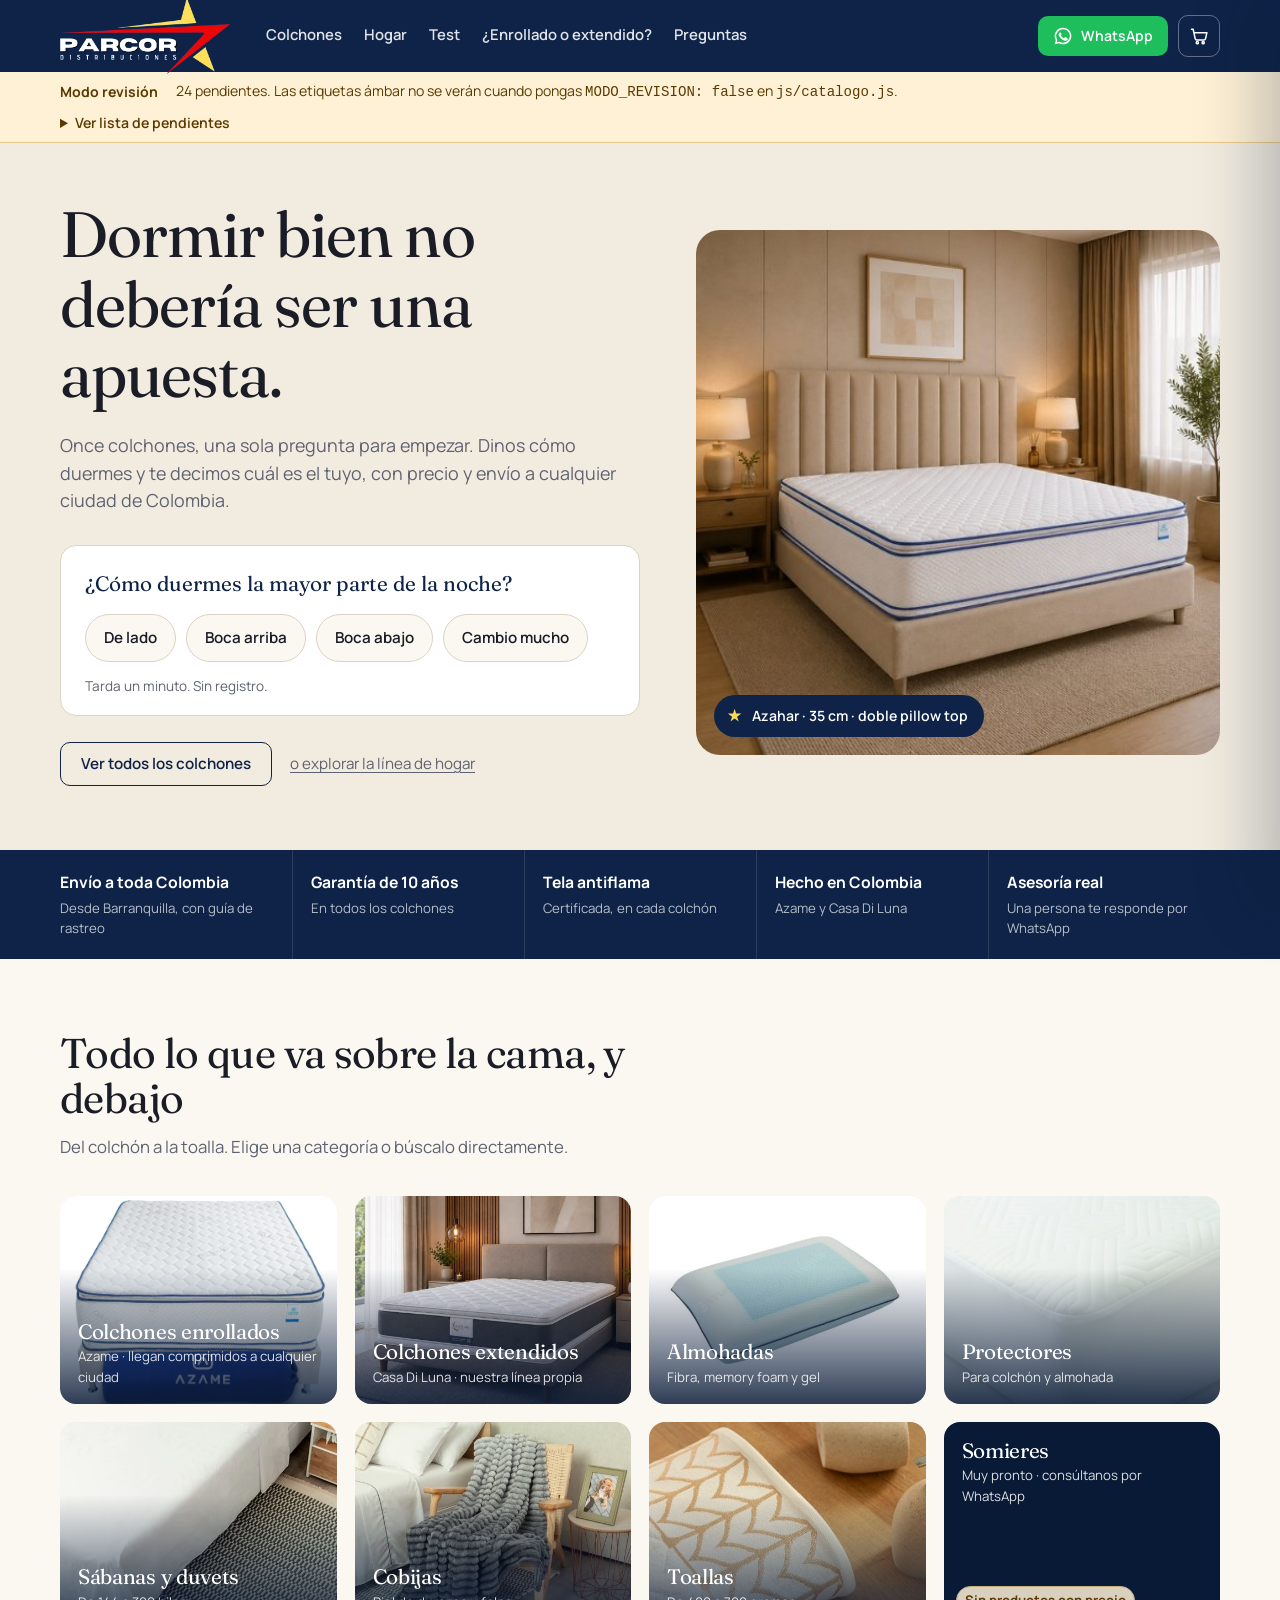
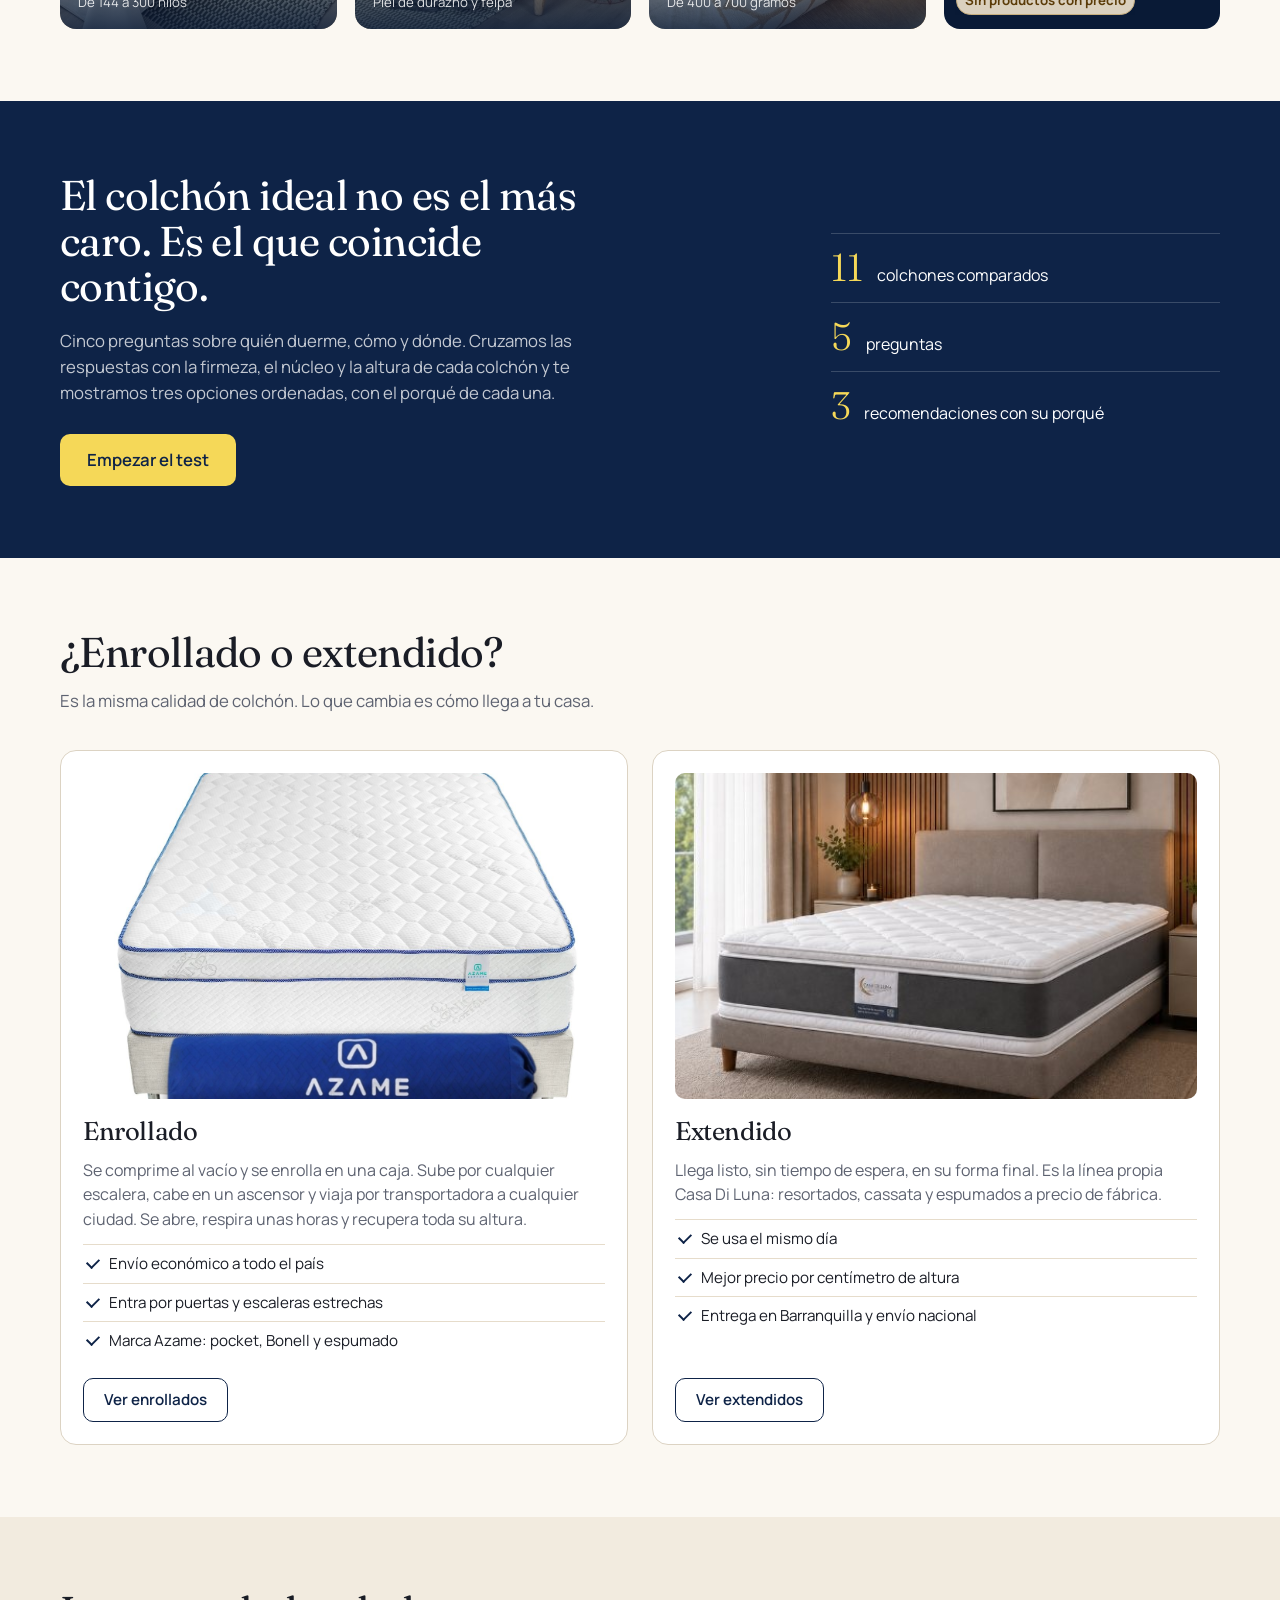
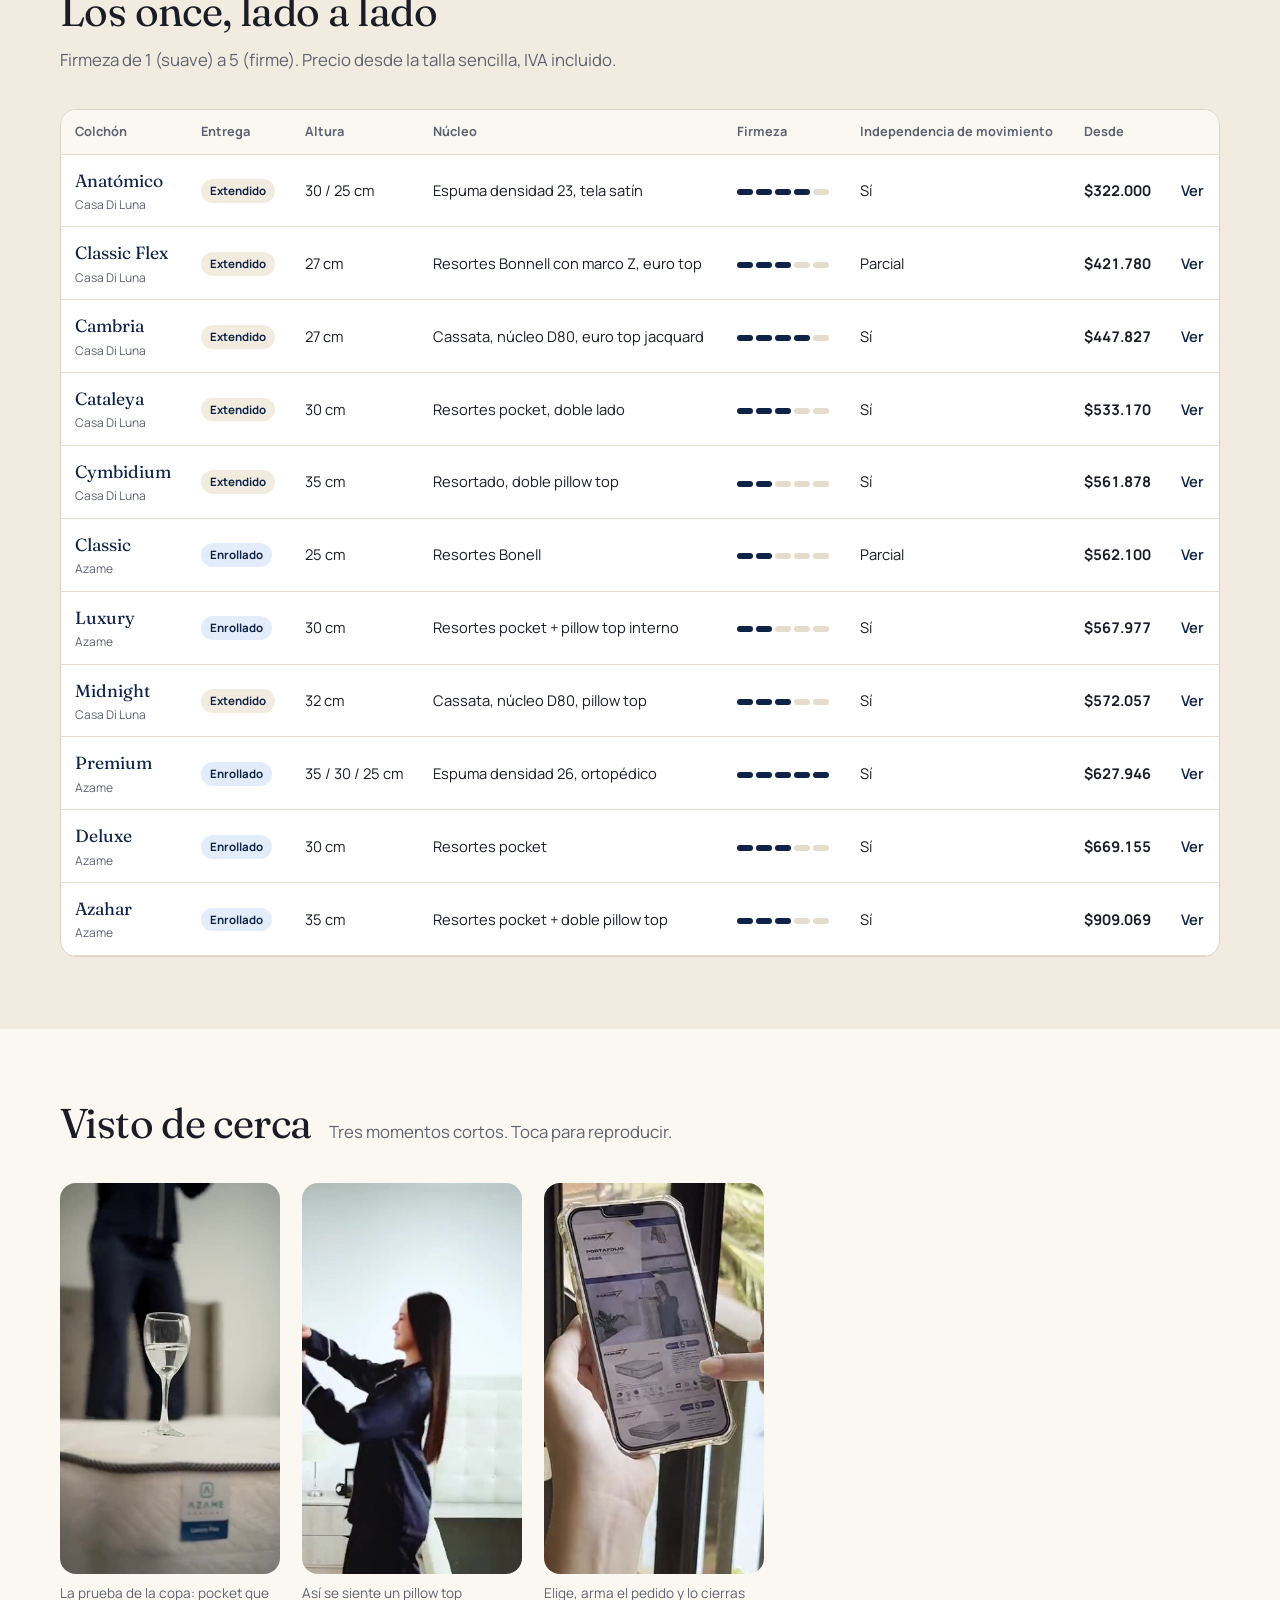
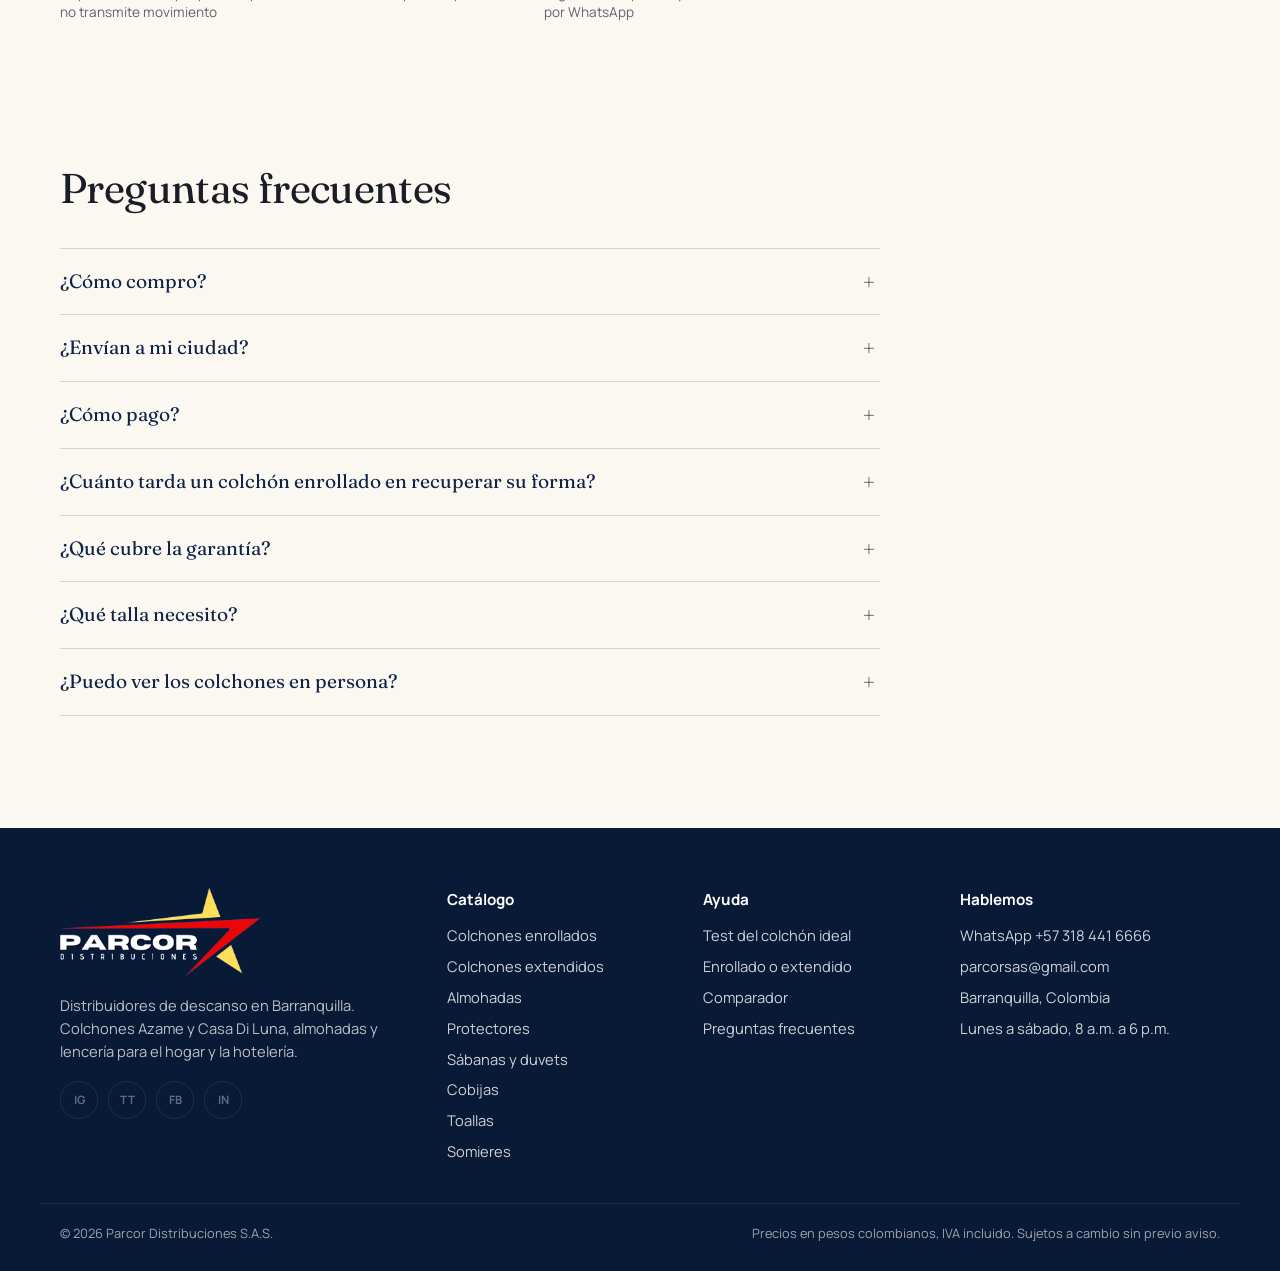
==== index.html @ da356213 "Add files via upload" ====
<!DOCTYPE html>
<html lang="es">
<head>
<meta charset="UTF-8">
<meta name="viewport" content="width=device-width, initial-scale=1.0">
<title>Parcor Distribuciones — Colchones y descanso, enviados a toda Colombia</title>
<meta name="description" content="Colchones enrollados Azame y extendidos Casa Di Luna, almohadas, protectores, sábanas, cobijas y toallas. Asesoría por WhatsApp y envío a toda Colombia desde Barranquilla.">
<meta property="og:title" content="Parcor Distribuciones — Colchones y descanso">
<meta property="og:description" content="Encuentra tu colchón ideal en un minuto. Envío a toda Colombia, garantía de 10 años.">
<meta property="og:image" content="img/enrollados/azahar-1.jpg">
<meta property="og:type" content="website">
<link rel="icon" href="img/logo/logo-azul.png" type="image/png">
<link rel="preconnect" href="https://fonts.googleapis.com">
<link rel="preconnect" href="https://fonts.gstatic.com" crossorigin>
<link href="https://fonts.googleapis.com/css2?family=Fraunces:ital,opsz,wght@0,9..144,300;0,9..144,400;0,9..144,500;0,9..144,600;1,9..144,300;1,9..144,400&family=Manrope:wght@400;500;600;700&display=swap" rel="stylesheet">
<link rel="stylesheet" href="css/styles.css">
</head>
<body>

<a class="skip" href="#view">Ir al contenido</a>

<!-- ============ HEADER ============ -->
<header class="site-header" id="header">
  <div class="wrap header-row">
    <a href="#/" class="brand" aria-label="Parcor Distribuciones, inicio">
      <img src="img/logo/logo-blanco-hd.png" alt="Parcor Distribuciones" width="1174" height="520">
    </a>
    <nav class="nav" id="nav" aria-label="Principal">
      <a href="#/catalogo/enrollados">Colchones</a>
      <a href="#/catalogo/almohadas">Hogar</a>
      <a href="#/" data-scroll="test">Test</a>
      <a href="#/" data-scroll="enrollado">¿Enrollado o extendido?</a>
      <a href="#/" data-scroll="faq">Preguntas</a>
    </nav>
    <div class="header-actions">
      <a class="btn btn-wa btn-sm" id="header-wa" href="#" target="_blank" rel="noopener">
        <svg class="ico" viewBox="0 0 24 24" aria-hidden="true"><path d="M12 2a10 10 0 0 0-8.6 15.1L2 22l5.1-1.3A10 10 0 1 0 12 2zm0 18.2a8.2 8.2 0 0 1-4.2-1.2l-.3-.2-3 .8.8-2.9-.2-.3A8.2 8.2 0 1 1 12 20.2zm4.5-6.1c-.2-.1-1.5-.7-1.7-.8s-.4-.1-.6.1-.6.8-.8 1-.3.2-.5.1a6.7 6.7 0 0 1-3.3-2.9c-.3-.4.3-.4.7-1.3.1-.2 0-.3 0-.4l-.8-1.8c-.2-.5-.4-.4-.6-.4h-.5a1 1 0 0 0-.7.3 3 3 0 0 0-.9 2.2 5.2 5.2 0 0 0 1.1 2.8 11.9 11.9 0 0 0 4.6 4 5.3 5.3 0 0 0 3.2.7 2.7 2.7 0 0 0 1.8-1.3 2.2 2.2 0 0 0 .2-1.3c-.1-.1-.3-.2-.5-.3z"/></svg>
        <span>WhatsApp</span>
      </a>
      <button class="cart-btn" id="cart-btn" aria-label="Abrir carrito">
        <svg class="ico" viewBox="0 0 24 24" aria-hidden="true"><path d="M3 4h2l2.4 11.2a2 2 0 0 0 2 1.6h8.4a2 2 0 0 0 2-1.5L21.5 8H7"/><circle cx="10" cy="20" r="1.3"/><circle cx="17" cy="20" r="1.3"/></svg>
        <span class="cart-count" id="cart-count" hidden>0</span>
      </button>
      <button class="burger" id="burger" aria-label="Abrir menú" aria-expanded="false"><span></span><span></span><span></span></button>
    </div>
  </div>
</header>

<!-- Panel de revisión (solo con CONFIG.MODO_REVISION = true) -->
<div class="revision" id="revision" hidden></div>

<main id="view">

  <!-- ============ INICIO ============ -->
  <section class="view view-home" id="view-home">

    <!-- HERO: la primera pregunta del test -->
    <section class="hero">
      <div class="wrap hero-grid">
        <div class="hero-copy">
          <h1>Dormir bien no debería ser una apuesta.</h1>
          <p class="hero-lead">Once colchones, una sola pregunta para empezar. Dinos cómo duermes y te decimos cuál es el tuyo, con precio y envío a cualquier ciudad de Colombia.</p>
          <div class="hero-question" role="group" aria-labelledby="hq-label">
            <p id="hq-label" class="hq-label">¿Cómo duermes la mayor parte de la noche?</p>
            <div class="chips">
              <button class="chip" data-test-start="lado">De lado</button>
              <button class="chip" data-test-start="espalda">Boca arriba</button>
              <button class="chip" data-test-start="abajo">Boca abajo</button>
              <button class="chip" data-test-start="mixto">Cambio mucho</button>
            </div>
            <p class="hq-note">Tarda un minuto. Sin registro.</p>
          </div>
          <div class="hero-links">
            <a href="#/catalogo/enrollados" class="btn btn-ghost">Ver todos los colchones</a>
            <a href="#/catalogo/almohadas" class="link-quiet">o explorar la línea de hogar</a>
          </div>
        </div>
        <figure class="hero-photo">
          <img src="img/enrollados/azahar-1.jpg" alt="Colchón Azahar en una habitación luminosa" width="1024" height="1024" fetchpriority="high">
          <figcaption>
            <span class="star" aria-hidden="true"></span>
            Azahar · 35 cm · doble pillow top
          </figcaption>
        </figure>
      </div>
    </section>

    <!-- CONFIANZA -->
    <section class="trust" aria-label="Por qué comprar en Parcor">
      <div class="wrap trust-row">
        <div><strong>Envío a toda Colombia</strong><span>Desde Barranquilla, con guía de rastreo</span></div>
        <div><strong>Garantía de 10 años</strong><span>En todos los colchones</span></div>
        <div><strong>Tela antiflama</strong><span>Certificada, en cada colchón</span></div>
        <div><strong>Hecho en Colombia</strong><span>Azame y Casa Di Luna</span></div>
        <div><strong>Asesoría real</strong><span>Una persona te responde por WhatsApp</span></div>
      </div>
    </section>

    <!-- CATEGORÍAS -->
    <section class="section" id="categorias">
      <div class="wrap">
        <div class="section-head">
          <h2>Todo lo que va sobre la cama, y debajo</h2>
          <p>Del colchón a la toalla. Elige una categoría o búscalo directamente.</p>
        </div>
        <div class="cat-grid" id="cat-grid"></div>
      </div>
    </section>

    <!-- TEST -->
    <section class="section section-test" id="test">
      <div class="wrap test-teaser">
        <div class="test-teaser-copy">
          <h2>El colchón ideal no es el más caro. Es el que coincide contigo.</h2>
          <p>Cinco preguntas sobre quién duerme, cómo y dónde. Cruzamos las respuestas con la firmeza, el núcleo y la altura de cada colchón y te mostramos tres opciones ordenadas, con el porqué de cada una.</p>
          <button class="btn btn-primary btn-lg" data-test-start="">Empezar el test</button>
        </div>
        <ul class="test-facts">
          <li><b>11</b> colchones comparados</li>
          <li><b>5</b> preguntas</li>
          <li><b>3</b> recomendaciones con su porqué</li>
        </ul>
      </div>
    </section>

    <!-- ENROLLADO VS EXTENDIDO -->
    <section class="section" id="enrollado">
      <div class="wrap">
        <div class="section-head">
          <h2>¿Enrollado o extendido?</h2>
          <p>Es la misma calidad de colchón. Lo que cambia es cómo llega a tu casa.</p>
        </div>
        <div class="compare-two">
          <article class="two-card">
            <img src="img/enrollados/luxury-2.jpg" alt="Colchón Azame comprimido y enrollado junto a uno extendido" loading="lazy">
            <h3>Enrollado</h3>
            <p>Se comprime al vacío y se enrolla en una caja. Sube por cualquier escalera, cabe en un ascensor y viaja por transportadora a cualquier ciudad. Se abre, respira unas horas y recupera toda su altura.</p>
            <ul class="pros">
              <li>Envío económico a todo el país</li>
              <li>Entra por puertas y escaleras estrechas</li>
              <li>Marca Azame: pocket, Bonell y espumado</li>
            </ul>
            <a href="#/catalogo/enrollados" class="btn btn-ghost">Ver enrollados</a>
          </article>
          <article class="two-card">
            <img src="img/extendidos/cymbidium-1.jpg" alt="Colchón Casa Di Luna extendido sobre una base" loading="lazy">
            <h3>Extendido</h3>
            <p>Llega listo, sin tiempo de espera, en su forma final. Es la línea propia Casa Di Luna: resortados, cassata y espumados a precio de fábrica.</p>
            <ul class="pros">
              <li>Se usa el mismo día</li>
              <li>Mejor precio por centímetro de altura</li>
              <li>Entrega en Barranquilla y envío nacional</li>
            </ul>
            <a href="#/catalogo/extendidos" class="btn btn-ghost">Ver extendidos</a>
          </article>
        </div>
      </div>
    </section>

    <!-- COMPARADOR -->
    <section class="section section-alt" id="comparador">
      <div class="wrap">
        <div class="section-head">
          <h2>Los once, lado a lado</h2>
          <p>Firmeza de 1 (suave) a 5 (firme). Precio desde la talla sencilla, IVA incluido.</p>
        </div>
        <div class="table-scroll">
          <table class="compare" id="compare-table"></table>
        </div>
      </div>
    </section>

    <!-- VIDEOS -->
    <section class="section section-videos" id="videos">
      <div class="wrap">
        <div class="section-head section-head-row">
          <h2>Visto de cerca</h2>
          <p>Tres momentos cortos. Toca para reproducir.</p>
        </div>
        <div class="video-row">
          <figure class="clip"><video src="video/clip-2.mp4" poster="video/clip-2.jpg" playsinline preload="none" loop muted></video><figcaption>La prueba de la copa: pocket que no transmite movimiento</figcaption></figure>
          <figure class="clip"><video src="video/clip-1.mp4" poster="video/clip-1.jpg" playsinline preload="none" loop muted></video><figcaption>Así se siente un pillow top</figcaption></figure>
          <figure class="clip"><video src="video/clip-3.mp4" poster="video/clip-3.jpg" playsinline preload="none" loop muted></video><figcaption>Elige, arma el pedido y lo cierras por WhatsApp</figcaption></figure>
        </div>
      </div>
    </section>

    <!-- FAQ -->
    <section class="section" id="faq">
      <div class="wrap faq-wrap">
        <div class="section-head">
          <h2>Preguntas frecuentes</h2>
        </div>
        <div class="faq" id="faq-list">
          <details><summary>¿Cómo compro?</summary><p>Armas tu pedido en la página (colchón, talla, cantidad, lo que quieras agregar) y al finalizar se abre WhatsApp con el pedido listo. Una persona del equipo confirma disponibilidad, costo de envío y te envía los datos de pago.</p></details>
          <details><summary>¿Envían a mi ciudad?</summary><p>Sí, a toda Colombia. Los colchones enrollados viajan por transportadora en caja; los extendidos y los somieres van en vehículo o carga. El valor del envío depende de la ciudad y te lo confirmamos antes de pagar.</p></details>
          <details><summary>¿Cómo pago?</summary><p id="faq-pagos"></p></details>
          <details><summary>¿Cuánto tarda un colchón enrollado en recuperar su forma?</summary><p>Al abrir la caja y retirar el plástico, el colchón se expande en minutos y alcanza su altura completa entre 24 y 48 horas. Puedes dormir en él la primera noche.</p></details>
          <details><summary>¿Qué cubre la garantía?</summary><p>Todos los colchones tienen garantía de 10 años contra defectos de fabricación: hundimientos mayores a 2,5 cm sin uso indebido, resortes rotos o costuras abiertas. No cubre manchas ni daños por humedad, por eso recomendamos un protector.</p></details>
          <details><summary>¿Qué talla necesito?</summary><p>Sencillo 100×190 (una persona), Semidoble 120×190 (una persona con espacio), Doble 140×190 (pareja), Queen 160×190 (pareja con espacio) y King 200×200 (pareja con niños o mascotas). Mide tu base o somier antes de elegir.</p></details>
          <details><summary>¿Puedo ver los colchones en persona?</summary><p>Somos una tienda en línea. Por eso te damos todas las fichas técnicas, fotos reales, el test y asesoría directa por WhatsApp con alguien que conoce cada colchón.</p></details>
        </div>
      </div>
    </section>

  </section>

  <!-- ============ CATÁLOGO ============ -->
  <section class="view view-catalogo" id="view-catalogo" hidden>
    <div class="wrap">
      <nav class="crumbs" aria-label="Ruta"><a href="#/">Inicio</a><span>/</span><span id="cat-crumb">Catálogo</span></nav>
      <div class="cat-header">
        <h1 id="cat-title">Catálogo</h1>
        <p id="cat-sub"></p>
      </div>
      <div class="cat-tabs" id="cat-tabs" role="tablist"></div>
      <div class="filters" id="filters"></div>
      <div class="product-grid" id="product-grid"></div>
    </div>
  </section>

  <!-- ============ PRODUCTO ============ -->
  <section class="view view-producto" id="view-producto" hidden>
    <div class="wrap" id="producto-wrap"></div>
  </section>

</main>

<!-- ============ FOOTER ============ -->
<footer class="site-footer">
  <div class="wrap footer-grid">
    <div class="footer-brand">
      <img src="img/logo/logo-blanco-hd.png" alt="Parcor Distribuciones" width="1174" height="520" loading="lazy">
      <p>Distribuidores de descanso en Barranquilla. Colchones Azame y Casa Di Luna, almohadas y lencería para el hogar y la hotelería.</p>
      <div class="social" id="social"></div>
    </div>
    <div>
      <h4>Catálogo</h4>
      <ul id="footer-cats"></ul>
    </div>
    <div>
      <h4>Ayuda</h4>
      <ul>
        <li><a href="#/" data-scroll="test">Test del colchón ideal</a></li>
        <li><a href="#/" data-scroll="enrollado">Enrollado o extendido</a></li>
        <li><a href="#/" data-scroll="comparador">Comparador</a></li>
        <li><a href="#/" data-scroll="faq">Preguntas frecuentes</a></li>
      </ul>
    </div>
    <div>
      <h4>Hablemos</h4>
      <ul class="contact">
        <li><a id="footer-wa" href="#" target="_blank" rel="noopener">WhatsApp +57 318 441 6666</a></li>
        <li><a id="footer-mail" href="#">parcorsas@gmail.com</a></li>
        <li>Barranquilla, Colombia</li>
        <li>Lunes a sábado, 8 a.m. a 6 p.m.</li>
      </ul>
    </div>
  </div>
  <div class="wrap footer-base">
    <span>© <span id="year"></span> Parcor Distribuciones S.A.S.</span>
    <span>Precios en pesos colombianos, IVA incluido. Sujetos a cambio sin previo aviso.</span>
  </div>
</footer>

<!-- WhatsApp flotante (móvil) -->
<a class="wa-float" id="wa-float" href="#" target="_blank" rel="noopener" aria-label="Escríbenos por WhatsApp">
  <svg class="ico" viewBox="0 0 24 24" aria-hidden="true"><path d="M12 2a10 10 0 0 0-8.6 15.1L2 22l5.1-1.3A10 10 0 1 0 12 2zm0 18.2a8.2 8.2 0 0 1-4.2-1.2l-.3-.2-3 .8.8-2.9-.2-.3A8.2 8.2 0 1 1 12 20.2zm4.5-6.1c-.2-.1-1.5-.7-1.7-.8s-.4-.1-.6.1-.6.8-.8 1-.3.2-.5.1a6.7 6.7 0 0 1-3.3-2.9c-.3-.4.3-.4.7-1.3.1-.2 0-.3 0-.4l-.8-1.8c-.2-.5-.4-.4-.6-.4h-.5a1 1 0 0 0-.7.3 3 3 0 0 0-.9 2.2 5.2 5.2 0 0 0 1.1 2.8 11.9 11.9 0 0 0 4.6 4 5.3 5.3 0 0 0 3.2.7 2.7 2.7 0 0 0 1.8-1.3 2.2 2.2 0 0 0 .2-1.3c-.1-.1-.3-.2-.5-.3z"/></svg>
</a>

<!-- ============ CARRITO ============ -->
<div class="overlay" id="cart-overlay" hidden></div>
<aside class="drawer" id="cart-drawer" aria-label="Tu pedido" aria-hidden="true">
  <div class="drawer-head">
    <h2>Tu pedido</h2>
    <button class="icon-btn" id="cart-close" aria-label="Cerrar carrito">×</button>
  </div>
  <div class="drawer-body" id="cart-body"></div>
  <div class="drawer-foot" id="cart-foot"></div>
</aside>

<!-- ============ TEST ============ -->
<div class="overlay" id="test-overlay" hidden></div>
<div class="modal" id="test-modal" role="dialog" aria-modal="true" aria-labelledby="test-title" aria-hidden="true">
  <div class="modal-head">
    <h2 id="test-title">Tu colchón ideal</h2>
    <button class="icon-btn" id="test-close" aria-label="Cerrar test">×</button>
  </div>
  <div class="modal-body" id="test-body"></div>
</div>

<div class="toast" id="toast" role="status" aria-live="polite"></div>

<script src="js/catalogo.js"></script>
<script src="js/app.js"></script>
</body>
</html>
---- css/styles.css ----
/* =====================================================================
   PARCOR DISTRIBUCIONES — estilos
   Paleta: azul noche + arena. Serif Fraunces para titulares,
   Manrope para interfaz y precios.
   ===================================================================== */
:root{
  --navy:#0E2347;
  --navy-deep:#091A36;
  --navy-soft:#1B3566;
  --sand:#F2EBDF;
  --sand-2:#E6DCCB;
  --cream:#FBF8F2;
  --white:#FFFFFF;
  --ink:#1A1D26;
  --muted:#5E6371;
  --line:#DCD3C3;
  --gold:#F5D858;
  --gold-deep:#B8960F;
  --red:#E30008;
  --wa:#1EBE5D;
  --wa-dark:#17A24D;
  --amber:#B06B00;
  --amber-bg:#FFF1D6;

  --serif:"Fraunces", Georgia, "Times New Roman", serif;
  --sans:"Manrope", system-ui, -apple-system, "Segoe UI", sans-serif;

  --r-xs:6px; --r-sm:10px; --r-md:16px; --r-lg:24px; --r-pill:999px;
  --wrap:1200px;
  --gutter:20px;
  --header-h:72px;
}
*{box-sizing:border-box}
html{scroll-behavior:smooth;-webkit-text-size-adjust:100%}
@media (prefers-reduced-motion:reduce){html{scroll-behavior:auto} *{transition:none!important;animation:none!important}}
body{margin:0;font-family:var(--sans);font-size:16px;line-height:1.55;color:var(--ink);background:var(--cream)}
img,video{max-width:100%;height:auto;display:block}
a{color:inherit}
button{font:inherit;color:inherit;cursor:pointer}
h1,h2,h3{font-family:var(--serif);font-weight:400;line-height:1.1;letter-spacing:-.015em;margin:0}
h1{font-size:clamp(2.2rem,5.2vw,4rem)}
h2{font-size:clamp(1.7rem,3.4vw,2.6rem)}
h3{font-size:1.35rem}
h4{font-family:var(--sans);font-size:.95rem;font-weight:700;margin:0 0 .8rem}
p{margin:0 0 1em}
.wrap{max-width:var(--wrap);margin:0 auto;padding:0 var(--gutter)}
.skip{position:absolute;left:-999px;top:8px;background:var(--gold);color:var(--navy);padding:8px 12px;border-radius:var(--r-xs);z-index:999}
.skip:focus{left:8px}
:focus-visible{outline:3px solid var(--gold);outline-offset:2px}
.ico{width:20px;height:20px;fill:none;stroke:currentColor;stroke-width:1.8;stroke-linecap:round;stroke-linejoin:round}
.btn-wa .ico,.wa-float .ico{fill:currentColor;stroke:none}
[hidden]{display:none!important}

/* ---------- botones ---------- */
.btn{display:inline-flex;align-items:center;justify-content:center;gap:8px;padding:12px 20px;border-radius:var(--r-sm);border:1.5px solid transparent;font-weight:600;font-size:.95rem;text-decoration:none;line-height:1.2;transition:background .15s,color .15s,border-color .15s,transform .1s}
.btn:active{transform:translateY(1px)}
.btn-primary{background:var(--navy);color:var(--white)}
.btn-primary:hover{background:var(--navy-soft)}
.btn-ghost{background:transparent;color:var(--navy);border-color:var(--navy)}
.btn-ghost:hover{background:var(--navy);color:var(--white)}
.btn-wa{background:var(--wa);color:var(--white)}
.btn-wa:hover{background:var(--wa-dark)}
.btn-lg{padding:15px 26px;font-size:1.05rem}
.btn-sm{padding:9px 14px;font-size:.88rem}
.btn-block{width:100%}
.link-quiet{color:var(--muted);text-decoration:underline;text-underline-offset:3px;font-size:.95rem}
.link-quiet:hover{color:var(--navy)}
.icon-btn{background:none;border:0;font-size:1.8rem;line-height:1;padding:4px 8px;color:inherit;border-radius:var(--r-xs)}
.icon-btn:hover{background:rgba(0,0,0,.06)}

/* ---------- header ---------- */
.site-header{position:sticky;top:0;z-index:50;background:var(--navy);color:var(--white)}
.header-row{display:flex;align-items:center;gap:24px;height:var(--header-h)}
.brand img{width:170px;height:auto}
.nav{display:flex;gap:22px;margin-left:12px}
.nav a{text-decoration:none;font-weight:600;font-size:.93rem;opacity:.88;padding:6px 0;border-bottom:2px solid transparent}
.nav a:hover,.nav a.active{opacity:1;border-bottom-color:var(--gold)}
.header-actions{margin-left:auto;display:flex;align-items:center;gap:10px}
.cart-btn{position:relative;background:transparent;border:1.5px solid rgba(255,255,255,.35);border-radius:var(--r-sm);width:42px;height:42px;display:grid;place-items:center;color:var(--white)}
.cart-btn:hover{border-color:var(--white)}
.cart-count{position:absolute;top:-7px;right:-7px;background:var(--gold);color:var(--navy);font-size:.72rem;font-weight:700;min-width:20px;height:20px;border-radius:var(--r-pill);display:grid;place-items:center;padding:0 5px}
.burger{display:none;background:none;border:0;width:42px;height:42px;flex-direction:column;justify-content:center;gap:5px;align-items:center}
.burger span{width:22px;height:2px;background:var(--white);display:block}

/* ---------- panel de revisión ---------- */
.revision{background:var(--amber-bg);border-bottom:1px solid #E9C98A;color:#5B3A00;font-size:.88rem}
.revision .wrap{display:flex;flex-wrap:wrap;gap:8px 18px;align-items:center;padding-top:8px;padding-bottom:8px}
.revision strong{font-weight:700}
.revision details{width:100%}
.revision summary{cursor:pointer;font-weight:600}
.revision ul{margin:8px 0 4px;padding-left:18px;columns:2;column-gap:28px}
.revision li{break-inside:avoid;margin-bottom:3px}
.revision .rev-off{margin-left:auto;font-size:.8rem;opacity:.8}
.badge-rev{display:inline-flex;align-items:center;gap:5px;background:var(--amber-bg);color:#6B4300;border:1px solid #E9C98A;font-size:.72rem;font-weight:700;padding:3px 8px;border-radius:var(--r-pill);white-space:nowrap}
.badge-rev::before{content:"";width:7px;height:7px;border-radius:50%;background:var(--amber)}

/* ---------- hero ---------- */
.hero{background:var(--sand);padding:56px 0 64px}
.hero-grid{display:grid;grid-template-columns:1.05fr .95fr;gap:56px;align-items:center}
.hero h1{max-width:12ch}
.hero-lead{font-size:1.12rem;color:var(--muted);max-width:52ch;margin:22px 0 30px}
.hero-question{background:var(--white);border-radius:var(--r-md);padding:22px 24px 18px;border:1px solid var(--line)}
.hq-label{font-family:var(--serif);font-size:1.3rem;margin:0 0 14px;color:var(--navy)}
.chips{display:flex;flex-wrap:wrap;gap:10px}
.chip{background:var(--cream);border:1.5px solid var(--line);border-radius:var(--r-pill);padding:11px 18px;font-weight:600;font-size:.95rem;transition:all .15s}
.chip:hover{border-color:var(--navy);background:var(--white)}
.chip.selected,.chip[aria-pressed="true"]{background:var(--navy);color:var(--white);border-color:var(--navy)}
.hq-note{margin:14px 0 0;font-size:.85rem;color:var(--muted)}
.hero-links{display:flex;align-items:center;gap:18px;margin-top:26px;flex-wrap:wrap}
.hero-photo{margin:0;position:relative}
.hero-photo img{border-radius:var(--r-lg);width:100%;aspect-ratio:1/1;object-fit:cover}
.hero-photo figcaption{position:absolute;left:18px;bottom:18px;background:var(--navy);color:var(--white);padding:10px 16px 10px 14px;border-radius:var(--r-pill);font-size:.88rem;font-weight:600;display:flex;align-items:center;gap:10px}
.star{width:14px;height:14px;background:var(--gold);clip-path:polygon(50% 0,61% 35%,98% 35%,68% 57%,79% 91%,50% 70%,21% 91%,32% 57%,2% 35%,39% 35%)}

/* ---------- confianza ---------- */
.trust{background:var(--navy);color:var(--white)}
.trust-row{display:grid;grid-template-columns:repeat(5,1fr);gap:0}
.trust-row>div{padding:20px 18px;border-left:1px solid rgba(255,255,255,.12);display:flex;flex-direction:column;gap:3px}
.trust-row>div:first-child{border-left:0;padding-left:0}
.trust strong{font-size:.98rem}
.trust span{font-size:.83rem;opacity:.7}

/* ---------- secciones ---------- */
.section{padding:72px 0}
.section-alt{background:var(--sand)}
.section-head{max-width:62ch;margin-bottom:36px}
.section-head p{color:var(--muted);font-size:1.05rem;margin:12px 0 0}
.section-head-row{display:flex;align-items:baseline;gap:18px;max-width:none}
.section-head-row p{margin:0}

/* categorías */
.cat-grid{display:grid;grid-template-columns:repeat(4,1fr);gap:18px}
.cat-card{position:relative;display:block;text-decoration:none;border-radius:var(--r-md);overflow:hidden;background:var(--sand);aspect-ratio:4/3;color:var(--white);isolation:isolate}
.cat-card img{position:absolute;inset:0;width:100%;height:100%;object-fit:cover;transition:transform .5s ease}
.cat-card:hover img{transform:scale(1.03)}
.cat-card::after{content:"";position:absolute;inset:0;background:linear-gradient(180deg,rgba(9,26,54,0) 35%,rgba(9,26,54,.85) 100%)}
.cat-card .cat-txt{position:absolute;left:18px;right:18px;bottom:16px;z-index:1}
.cat-card h3{font-size:1.3rem;color:var(--white)}
.cat-card span{font-size:.83rem;opacity:.85;display:block;margin-top:3px}
.cat-card.soon{background:var(--navy-deep);color:var(--white)}
.cat-card.soon .cat-txt{top:18px;bottom:auto}
.cat-card.soon::after{display:none}
.cat-card .badge-rev{position:absolute;top:12px;left:12px;z-index:2}
.cat-card.soon .badge-rev{top:auto;bottom:14px}

/* test teaser */
.section-test{background:var(--navy);color:var(--white)}
.test-teaser{display:grid;grid-template-columns:1.3fr .7fr;gap:48px;align-items:center}
.test-teaser h2{max-width:20ch}
.test-teaser p{color:rgba(255,255,255,.75);font-size:1.05rem;margin:18px 0 28px;max-width:56ch}
.section-test .btn-primary{background:var(--gold);color:var(--navy)}
.section-test .btn-primary:hover{background:#FFE67A}
.test-facts{list-style:none;margin:0;padding:0;display:grid;gap:14px}
.test-facts li{border-top:1px solid rgba(255,255,255,.18);padding-top:14px;font-size:1rem;display:flex;align-items:baseline;gap:14px}
.test-facts b{font-family:var(--serif);font-size:2.4rem;font-weight:300;color:var(--gold);line-height:1}

/* enrollado vs extendido */
.compare-two{display:grid;grid-template-columns:1fr 1fr;gap:24px}
.two-card{background:var(--white);border:1px solid var(--line);border-radius:var(--r-md);padding:22px;display:flex;flex-direction:column;gap:12px}
.two-card img{border-radius:var(--r-sm);aspect-ratio:16/10;object-fit:cover;width:100%}
.two-card h3{font-size:1.6rem;margin-top:6px}
.two-card p{color:var(--muted);margin:0}
.pros{margin:0 0 6px;padding:0;list-style:none}
.pros li{padding:7px 0 7px 26px;position:relative;border-top:1px solid var(--sand-2);font-size:.95rem}
.pros li::before{content:"";position:absolute;left:4px;top:13px;width:10px;height:6px;border-left:2px solid var(--navy);border-bottom:2px solid var(--navy);transform:rotate(-45deg)}
.two-card .btn{align-self:flex-start;margin-top:auto}

/* comparador */
.table-scroll{overflow-x:auto;-webkit-overflow-scrolling:touch;border-radius:var(--r-md);background:var(--white);border:1px solid var(--line)}
.compare{width:100%;border-collapse:collapse;font-size:.92rem;min-width:760px}
.compare th,.compare td{padding:12px 14px;text-align:left;border-bottom:1px solid var(--sand-2);vertical-align:middle}
.compare th{font-weight:700;font-size:.8rem;color:var(--muted);background:var(--cream);white-space:nowrap}
.compare tbody tr:hover{background:var(--cream)}
.compare .name{font-family:var(--serif);font-size:1.1rem;color:var(--navy);white-space:nowrap}
.compare .name small{display:block;font-family:var(--sans);font-size:.75rem;color:var(--muted);margin-top:2px}
.compare .price{font-weight:700;white-space:nowrap;font-variant-numeric:tabular-nums}
.compare a{text-decoration:none;font-weight:600;color:var(--navy);white-space:nowrap}
.compare a:hover{text-decoration:underline}
.firm{display:inline-flex;gap:3px;vertical-align:middle}
.firm i{width:16px;height:6px;border-radius:3px;background:var(--sand-2)}
.firm i.on{background:var(--navy)}
.tag{display:inline-block;font-size:.72rem;font-weight:700;padding:3px 9px;border-radius:var(--r-pill);background:var(--sand);color:var(--navy)}
.tag-roll{background:#E3ECFA}

/* videos */
.video-row{display:grid;grid-template-columns:repeat(3,220px);gap:22px;justify-content:start}
.clip{margin:0;cursor:pointer}
.clip video{width:100%;aspect-ratio:9/16;object-fit:cover;border-radius:var(--r-md);background:var(--navy-deep)}
.clip figcaption{font-size:.85rem;color:var(--muted);margin-top:10px;line-height:1.4}
.clip.playing video{outline:2px solid var(--gold);outline-offset:2px}

/* faq */
.faq{max-width:820px}
.faq details{border-top:1px solid var(--line)}
.faq details:last-child{border-bottom:1px solid var(--line)}
.faq summary{cursor:pointer;list-style:none;padding:18px 36px 18px 0;font-family:var(--serif);font-size:1.2rem;position:relative;color:var(--navy)}
.faq summary::-webkit-details-marker{display:none}
.faq summary::after{content:"+";position:absolute;right:4px;top:14px;font-size:1.6rem;font-weight:300;color:var(--muted)}
.faq details[open] summary::after{content:"–"}
.faq p{color:var(--muted);margin:0 0 20px;max-width:68ch}

/* ---------- catálogo ---------- */
.view-catalogo,.view-producto{padding:28px 0 80px}
.crumbs{font-size:.85rem;color:var(--muted);display:flex;gap:8px;margin-bottom:18px}
.crumbs a{text-decoration:none}
.crumbs a:hover{text-decoration:underline}
.cat-header{margin-bottom:22px}
.cat-header p{color:var(--muted);margin:8px 0 0;font-size:1.05rem}
.cat-tabs{display:flex;gap:8px;flex-wrap:wrap;margin-bottom:22px}
.cat-tabs a{text-decoration:none;padding:9px 15px;border-radius:var(--r-pill);border:1.5px solid var(--line);font-size:.9rem;font-weight:600;background:var(--white)}
.cat-tabs a.active{background:var(--navy);color:var(--white);border-color:var(--navy)}
.filters{display:flex;gap:8px;flex-wrap:wrap;margin-bottom:22px;align-items:center}
.filters .flabel{font-size:.85rem;color:var(--muted);margin-right:4px}
.filters button{background:transparent;border:1px solid var(--line);border-radius:var(--r-pill);padding:6px 12px;font-size:.85rem;font-weight:600}
.filters button.active{background:var(--sand);border-color:var(--navy)}
.product-grid{display:grid;grid-template-columns:repeat(3,1fr);gap:22px}
.pcard{background:var(--white);border:1px solid var(--line);border-radius:var(--r-md);overflow:hidden;display:flex;flex-direction:column;text-decoration:none;color:inherit;position:relative}
.pcard:hover{border-color:var(--navy)}
.pcard .pimg{aspect-ratio:1/1;background:var(--white);display:grid;place-items:center;overflow:hidden;border-bottom:1px solid var(--sand-2)}
.pcard .pimg img{width:100%;height:100%;object-fit:cover}
.pcard .pbody{padding:16px 18px 18px;display:flex;flex-direction:column;gap:6px;flex:1}
.pcard .pmeta{font-size:.8rem;color:var(--muted)}
.pcard h3{font-size:1.25rem}
.pcard .pdesc{font-size:.9rem;color:var(--muted);margin:2px 0 8px;display:-webkit-box;-webkit-line-clamp:2;-webkit-box-orient:vertical;overflow:hidden}
.pcard .pprice{margin-top:auto;display:flex;align-items:baseline;justify-content:space-between;gap:10px}
.pcard .pprice b{font-size:1.1rem;font-variant-numeric:tabular-nums}
.pcard .pprice small{color:var(--muted);font-size:.8rem}
.pcard .badges{position:absolute;top:12px;left:12px;display:flex;flex-direction:column;gap:6px;z-index:2}
.placeholder{width:100%;height:100%;display:grid;place-items:center;background:linear-gradient(160deg,var(--cream),var(--sand));color:var(--muted);font-size:.85rem;text-align:center;padding:20px}
.placeholder svg{width:56px;height:56px;stroke:var(--navy);fill:none;stroke-width:1.4;opacity:.6;margin-bottom:10px}
.empty{padding:60px 20px;text-align:center;color:var(--muted);grid-column:1/-1}

/* ---------- producto ---------- */
.prod{display:grid;grid-template-columns:1.05fr .95fr;gap:48px;align-items:start}
.gallery{position:sticky;top:calc(var(--header-h) + 16px)}
.gallery .main{aspect-ratio:1/1;border-radius:var(--r-md);overflow:hidden;background:var(--white);border:1px solid var(--line)}
.gallery .main img{width:100%;height:100%;object-fit:cover}
.thumbs{display:flex;gap:10px;margin-top:12px}
.thumbs button{width:76px;height:76px;border-radius:var(--r-sm);overflow:hidden;border:2px solid transparent;padding:0;background:var(--white)}
.thumbs button.active{border-color:var(--navy)}
.thumbs img{width:100%;height:100%;object-fit:cover}
.pinfo .pmeta{color:var(--muted);font-size:.9rem;margin-bottom:8px;display:flex;gap:8px;flex-wrap:wrap;align-items:center}
.pinfo h1{font-size:clamp(2rem,4vw,3rem);margin-bottom:12px}
.pinfo .pdesc{font-size:1.05rem;color:var(--muted);max-width:56ch}
.specs{display:grid;grid-template-columns:repeat(3,1fr);gap:10px;margin:22px 0}
.specs div{background:var(--sand);border-radius:var(--r-sm);padding:12px 14px}
.specs small{display:block;font-size:.75rem;color:var(--muted);margin-bottom:2px}
.specs b{font-size:.98rem}
.opt{margin:18px 0}
.opt-label{font-weight:700;font-size:.9rem;margin-bottom:8px;display:flex;justify-content:space-between}
.opt-label span{font-weight:500;color:var(--muted)}
.opt .chips .chip{padding:9px 14px;font-size:.9rem}
.chip small{display:block;font-weight:500;font-size:.75rem;opacity:.75}
.price-box{display:flex;align-items:flex-end;justify-content:space-between;gap:16px;border-top:1px solid var(--line);border-bottom:1px solid var(--line);padding:18px 0;margin:22px 0}
.price-box .big{font-size:2rem;font-weight:700;font-variant-numeric:tabular-nums;line-height:1}
.price-box small{display:block;color:var(--muted);font-size:.85rem;margin-top:6px}
.qty{display:inline-flex;border:1.5px solid var(--line);border-radius:var(--r-sm);overflow:hidden}
.qty button{width:40px;height:42px;border:0;background:var(--white);font-size:1.2rem}
.qty button:hover{background:var(--sand)}
.qty input{width:48px;text-align:center;border:0;font:inherit;font-weight:700;-moz-appearance:textfield}
.qty input::-webkit-inner-spin-button{display:none}
.cta-row{display:grid;grid-template-columns:1fr 1fr;gap:12px}
.capas{margin:30px 0 0}
.capas h3{font-size:1.15rem;margin-bottom:12px}
.capas ol{margin:0;padding:0;list-style:none;counter-reset:capa}
.capas li{counter-increment:capa;padding:10px 0 10px 40px;position:relative;border-top:1px solid var(--sand-2);font-size:.95rem}
.capas li::before{content:counter(capa);position:absolute;left:0;top:9px;width:26px;height:26px;border-radius:50%;background:var(--navy);color:var(--white);font-size:.78rem;font-weight:700;display:grid;place-items:center}
.pending-note{background:var(--amber-bg);border:1px solid #E9C98A;color:#5B3A00;border-radius:var(--r-sm);padding:12px 14px;font-size:.88rem;margin:14px 0}
.related{margin-top:64px}
.related h2{font-size:1.7rem;margin-bottom:20px}

/* ---------- drawer carrito ---------- */
.overlay{position:fixed;inset:0;background:rgba(9,26,54,.55);z-index:80;backdrop-filter:blur(2px)}
.drawer{position:fixed;top:0;right:0;bottom:0;width:min(440px,100%);background:var(--cream);z-index:90;transform:translateX(100%);transition:transform .25s ease;display:flex;flex-direction:column;box-shadow:-20px 0 60px rgba(9,26,54,.25)}
.drawer.open{transform:none}
.drawer-head{display:flex;align-items:center;justify-content:space-between;padding:18px 22px;border-bottom:1px solid var(--line);background:var(--white)}
.drawer-head h2{font-size:1.5rem}
.drawer-body{flex:1;overflow-y:auto;padding:18px 22px}
.drawer-foot{padding:18px 22px;border-top:1px solid var(--line);background:var(--white)}
.cart-empty{text-align:center;color:var(--muted);padding:40px 10px}
.cart-empty .btn{margin-top:16px}
.citem{display:grid;grid-template-columns:72px 1fr auto;gap:14px;padding:14px 0;border-bottom:1px solid var(--line);align-items:start}
.citem img{width:72px;height:72px;object-fit:cover;border-radius:var(--r-xs);background:var(--white);border:1px solid var(--line)}
.citem .ph{width:72px;height:72px;border-radius:var(--r-xs);background:var(--sand)}
.citem h4{font-family:var(--serif);font-weight:400;font-size:1.05rem;margin:0 0 2px}
.citem .cvar{font-size:.85rem;color:var(--muted)}
.citem .cprice{font-weight:700;font-variant-numeric:tabular-nums;text-align:right}
.citem .cctl{display:flex;align-items:center;gap:6px;margin-top:8px}
.citem .cctl button{width:28px;height:28px;border:1px solid var(--line);background:var(--white);border-radius:var(--r-xs);font-size:1rem}
.citem .cctl span{min-width:22px;text-align:center;font-weight:700}
.citem .rm{background:none;border:0;color:var(--muted);font-size:.8rem;text-decoration:underline;padding:0;margin-top:6px}
.totals{display:flex;justify-content:space-between;align-items:baseline;margin-bottom:6px}
.totals b{font-size:1.4rem;font-variant-numeric:tabular-nums}
.totals-note{font-size:.8rem;color:var(--muted);margin-bottom:14px}
.field{margin-bottom:10px}
.field label{display:block;font-size:.8rem;font-weight:700;margin-bottom:4px}
.field input,.field select{width:100%;padding:10px 12px;border:1.5px solid var(--line);border-radius:var(--r-xs);font:inherit;background:var(--white)}
.field input:focus{border-color:var(--navy);outline:0}
.field-row{display:grid;grid-template-columns:1fr 1fr;gap:10px}

/* ---------- modal test ---------- */
.modal{position:fixed;left:50%;top:50%;transform:translate(-50%,-50%) scale(.98);width:min(680px,calc(100% - 24px));max-height:calc(100vh - 24px);background:var(--cream);border-radius:var(--r-lg);z-index:90;display:none;flex-direction:column;overflow:hidden;box-shadow:0 30px 80px rgba(9,26,54,.35)}
.modal.open{display:flex;transform:translate(-50%,-50%)}
.modal-head{display:flex;align-items:center;justify-content:space-between;padding:18px 26px;background:var(--navy);color:var(--white)}
.modal-head h2{font-size:1.4rem}
.modal-body{padding:26px;overflow-y:auto}
.progress{display:flex;gap:6px;margin-bottom:22px}
.progress i{flex:1;height:4px;border-radius:2px;background:var(--sand-2)}
.progress i.done{background:var(--navy)}
.q h3{font-size:1.6rem;margin-bottom:6px}
.q .qhelp{color:var(--muted);margin-bottom:18px}
.q .chips{display:grid;grid-template-columns:1fr 1fr;gap:10px}
.q .chip{text-align:left;padding:14px 16px;border-radius:var(--r-sm);background:var(--white)}
.q .chip.selected{background:var(--navy);color:var(--white)}
.qnav{display:flex;justify-content:space-between;margin-top:22px;gap:10px}
.result-intro{margin-bottom:18px}
.result-intro h3{font-size:1.5rem;margin-bottom:6px}
.result-intro p{color:var(--muted);margin:0}
.rcard{display:grid;grid-template-columns:96px 1fr;gap:16px;background:var(--white);border:1px solid var(--line);border-radius:var(--r-md);padding:14px;margin-bottom:12px;align-items:center}
.rcard:first-child{border-color:var(--navy);box-shadow:inset 0 0 0 1px var(--navy)}
.rcard img{width:96px;height:96px;object-fit:cover;border-radius:var(--r-sm)}
.rcard .rrank{font-size:.75rem;font-weight:700;color:var(--gold-deep);margin-bottom:2px}
.rcard h4{font-family:var(--serif);font-weight:400;font-size:1.35rem;margin:0}
.rcard .rwhy{font-size:.88rem;color:var(--muted);margin:4px 0 8px}
.rcard .ract{display:flex;gap:8px;flex-wrap:wrap;align-items:center}
.rcard .rprice{font-weight:700;font-variant-numeric:tabular-nums}
.rcard .rsize{font-size:.8rem;color:var(--muted)}

/* ---------- toast ---------- */
.toast{position:fixed;left:50%;bottom:24px;transform:translate(-50%,20px);background:var(--navy);color:var(--white);padding:12px 20px;border-radius:var(--r-pill);font-weight:600;font-size:.92rem;opacity:0;pointer-events:none;transition:all .25s;z-index:100;box-shadow:0 10px 30px rgba(9,26,54,.3)}
.toast.show{opacity:1;transform:translate(-50%,0)}

/* ---------- footer ---------- */
.site-footer{background:var(--navy-deep);color:var(--white);padding:60px 0 28px;margin-top:40px}
.footer-grid{display:grid;grid-template-columns:1.6fr 1fr 1fr 1.2fr;gap:40px}
.footer-brand img{width:200px}
.footer-brand p{opacity:.72;font-size:.92rem;max-width:40ch;margin:18px 0}
.site-footer ul{list-style:none;margin:0;padding:0;display:grid;gap:8px;font-size:.92rem}
.site-footer li{opacity:.8}
.site-footer li a{text-decoration:none}
.site-footer li a:hover{text-decoration:underline;opacity:1}
.social{display:flex;gap:10px}
.social a{width:38px;height:38px;border:1px solid rgba(255,255,255,.25);border-radius:50%;display:grid;place-items:center;text-decoration:none;font-size:.72rem;font-weight:700}
.social a:hover{background:var(--white);color:var(--navy)}
.footer-base{display:flex;justify-content:space-between;gap:16px;flex-wrap:wrap;margin-top:40px;padding-top:20px;border-top:1px solid rgba(255,255,255,.12);font-size:.8rem;opacity:.6}
.wa-float{display:none;position:fixed;right:16px;bottom:16px;width:56px;height:56px;border-radius:50%;background:var(--wa);color:var(--white);place-items:center;z-index:60;box-shadow:0 10px 24px rgba(0,0,0,.25)}
.wa-float .ico{width:28px;height:28px}

/* =====================================================================
   RESPONSIVE
   ===================================================================== */
@media (max-width:1060px){
  .cat-grid{grid-template-columns:repeat(3,1fr)}
  .product-grid{grid-template-columns:repeat(2,1fr)}
  .footer-grid{grid-template-columns:1fr 1fr}
  .trust-row{grid-template-columns:repeat(3,1fr)}
  .trust-row>div{border-left:0;padding-left:0}
}
@media (max-width:900px){
  .nav{display:none;position:absolute;left:0;right:0;top:var(--header-h);background:var(--navy);flex-direction:column;gap:0;padding:8px 20px 16px;margin:0;border-top:1px solid rgba(255,255,255,.12)}
  .nav.open{display:flex}
  .nav a{padding:12px 0;border-bottom:1px solid rgba(255,255,255,.1)}
  .burger{display:flex}
  .header-wa-text{display:none}
  .hero{padding:36px 0 44px}
  .hero-grid{grid-template-columns:1fr;gap:28px}
  .hero-photo{order:-1}
  .hero-photo img{aspect-ratio:4/3}
  .hero h1{max-width:none}
  .test-teaser{grid-template-columns:1fr;gap:28px}
  .test-facts{grid-template-columns:repeat(3,1fr)}
  .test-facts li{flex-direction:column;gap:4px}
  .compare-two{grid-template-columns:1fr}
  .prod{grid-template-columns:1fr;gap:28px}
  .gallery{position:static}
  .video-row{grid-template-columns:repeat(3,1fr)}
}
@media (max-width:640px){
  :root{--header-h:64px}
  .brand img{width:124px}
  .btn-wa span{display:none}
  .btn-wa.btn-sm{width:42px;padding:0;justify-content:center}
  .section{padding:52px 0}
  .cat-grid{grid-template-columns:1fr 1fr;gap:12px}
  .cat-card h3{font-size:1.05rem}
  .cat-card span{display:none}
  .trust-row{grid-template-columns:1fr 1fr}
  .trust-row>div{padding:14px 0}
  .trust-row>div:last-child{grid-column:1/-1}
  .product-grid{grid-template-columns:1fr 1fr;gap:12px}
  .pcard .pbody{padding:12px}
  .pcard h3{font-size:1.05rem}
  .pcard .pdesc{display:none}
  .pcard .pprice b{font-size:1rem}
  .specs{grid-template-columns:1fr 1fr}
  .cta-row{grid-template-columns:1fr}
  .video-row{grid-template-columns:1fr 1fr 1fr;gap:10px}
  .clip figcaption{font-size:.75rem}
  .footer-grid{grid-template-columns:1fr;gap:28px}
  .wa-float{display:grid}
  .modal{width:100%;max-height:100vh;height:100%;border-radius:0;left:0;top:0;transform:none}
  .modal.open{transform:none}
  .q .chips{grid-template-columns:1fr}
  .rcard{grid-template-columns:72px 1fr}
  .rcard img{width:72px;height:72px}
  .revision ul{columns:1}
  .chips .chip{padding:10px 14px;font-size:.9rem}
}
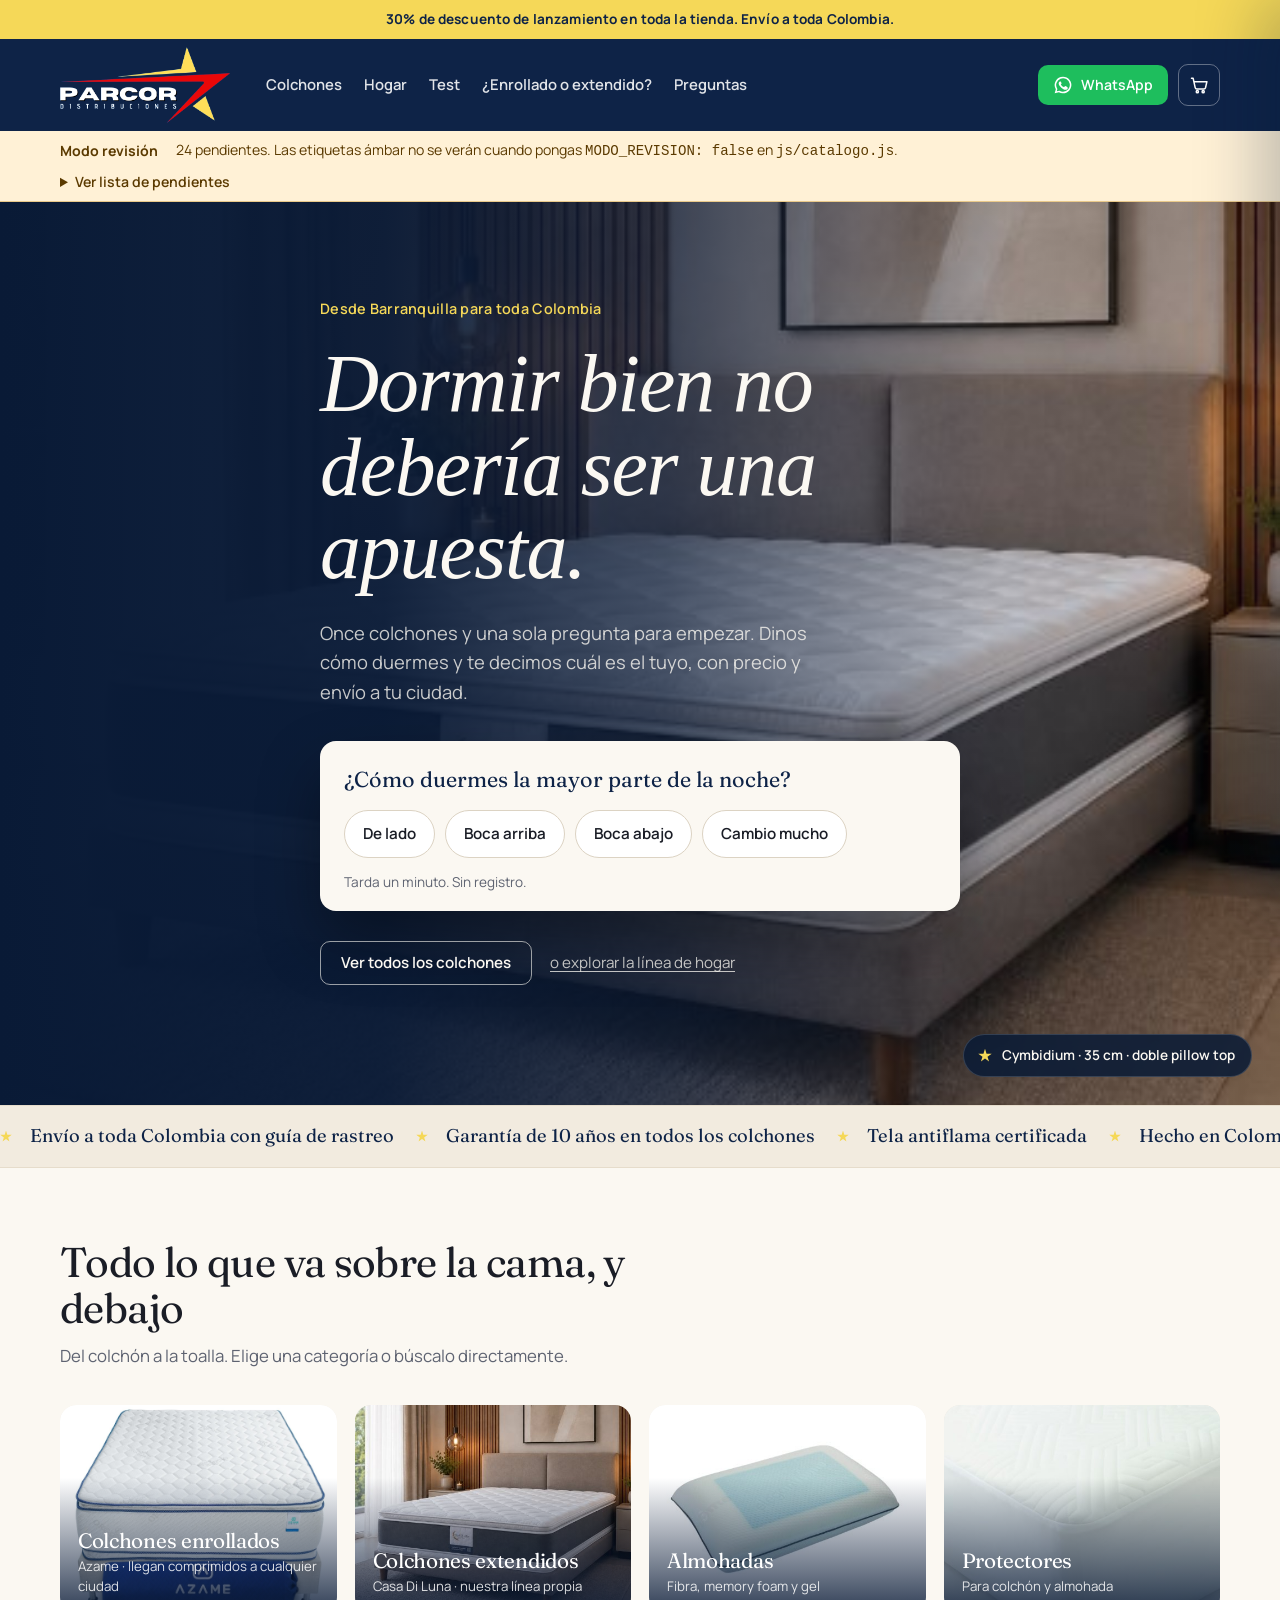
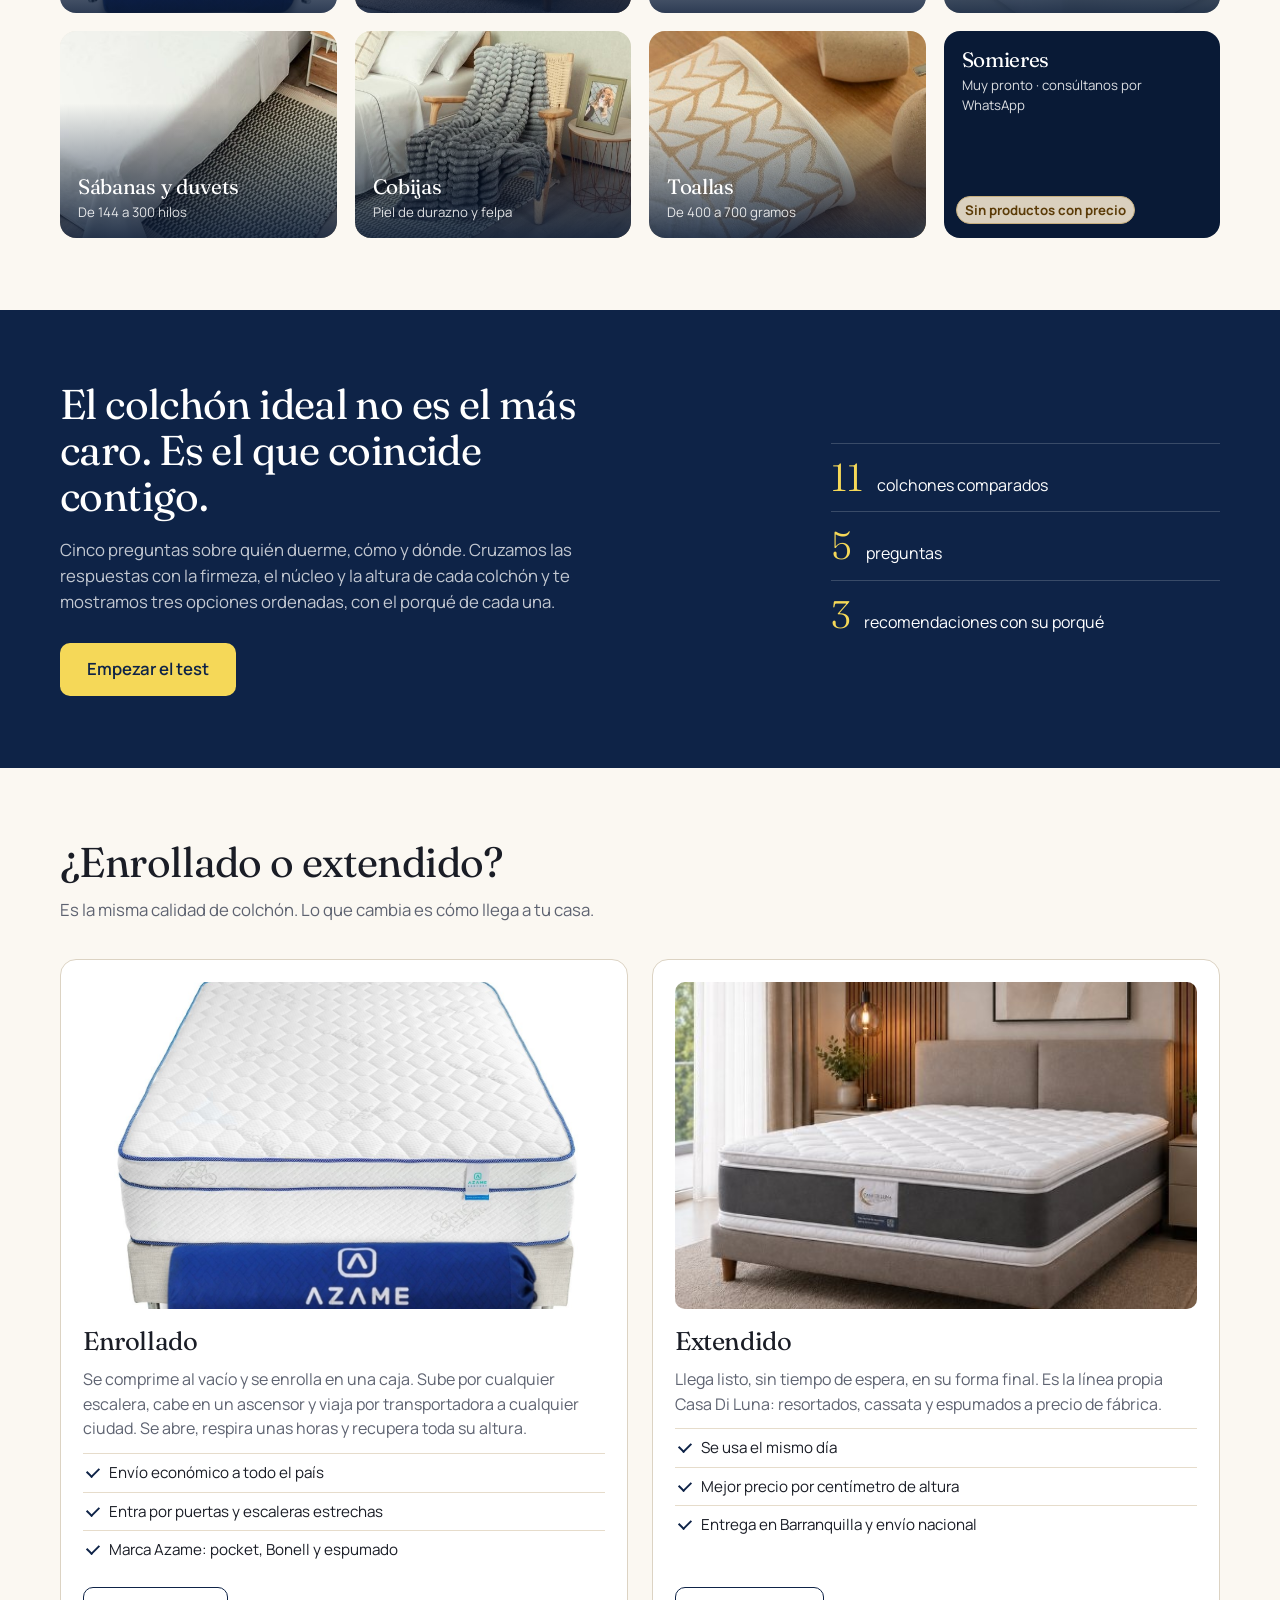
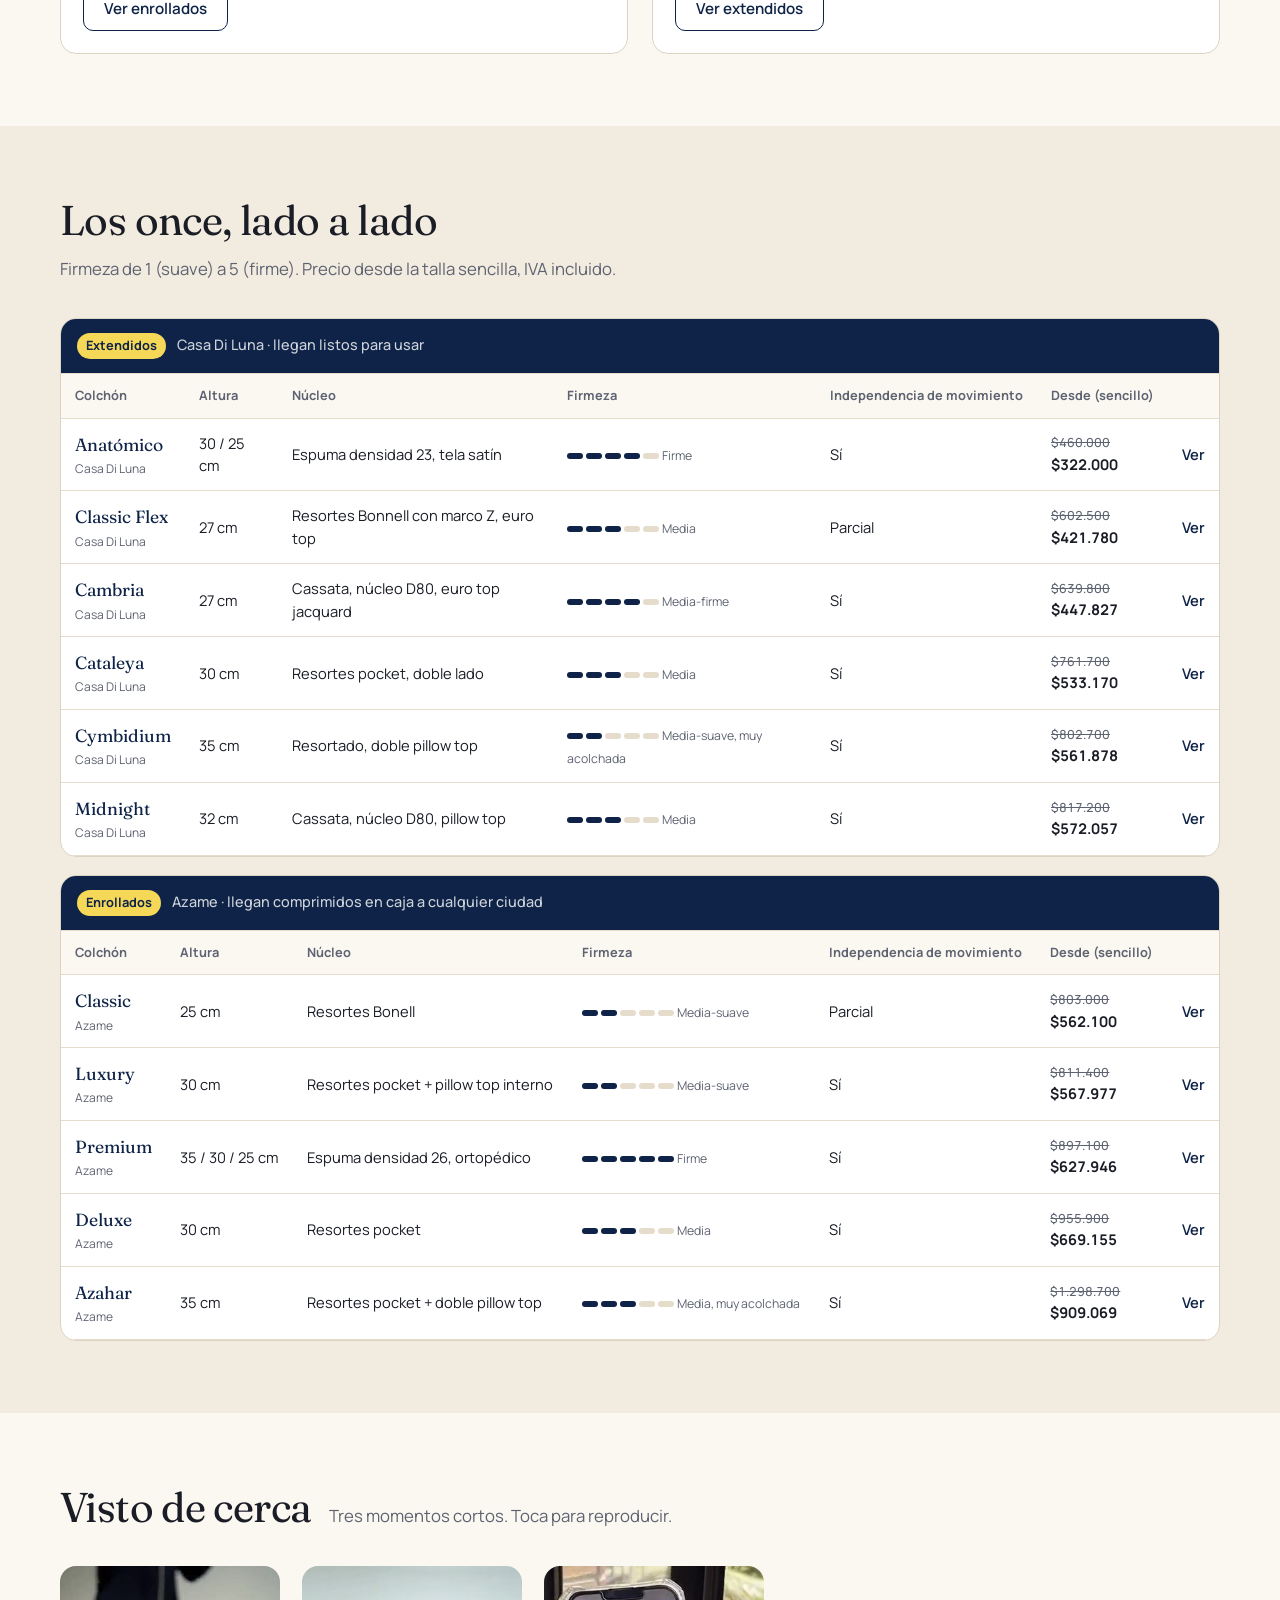
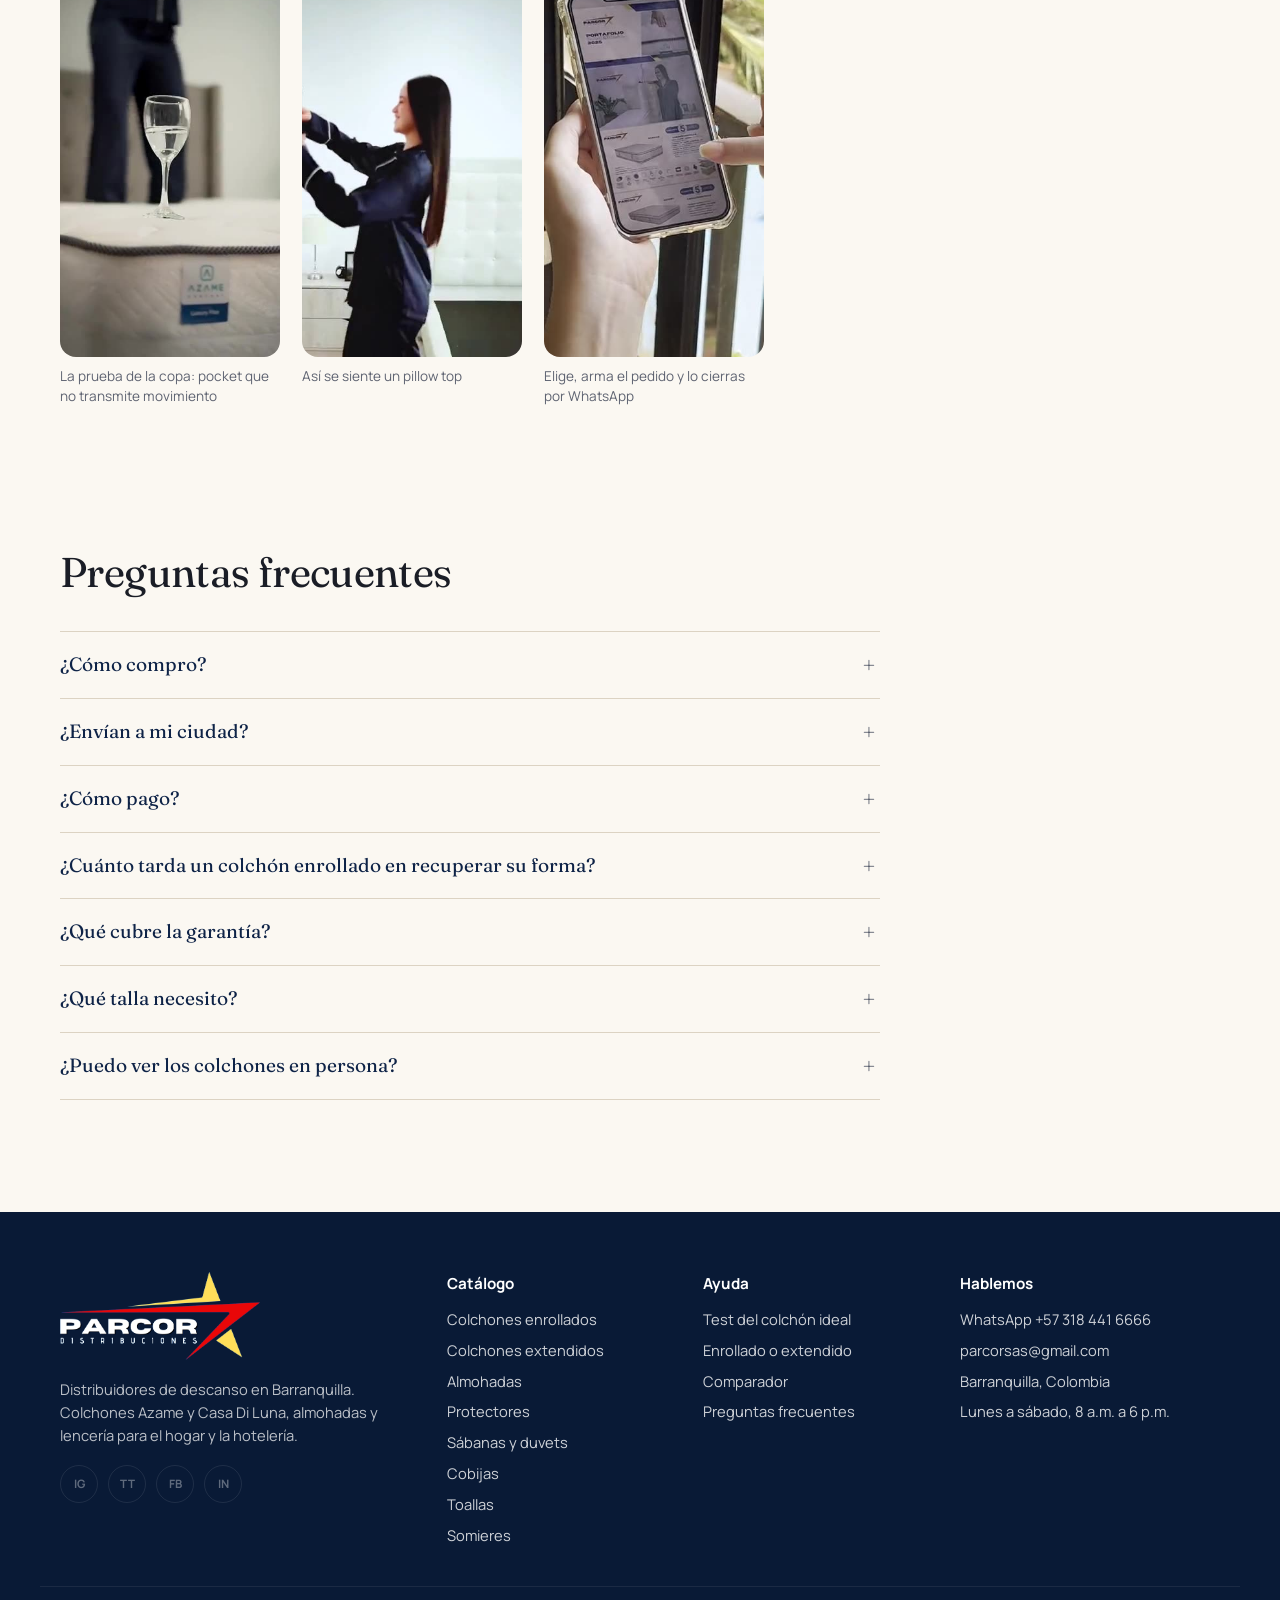
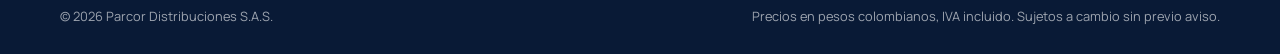
==== commit d67bdfa3: "Add files via upload" ====
--- a/index.html
+++ b/index.html
@@ -18,6 +18,9 @@
 <body>
 
 <a class="skip" href="#view">Ir al contenido</a>
+
+<!-- ============ ANUNCIO ============ -->
+<div class="announce" id="announce" hidden></div>
 
 <!-- ============ HEADER ============ -->
 <header class="site-header" id="header">
@@ -56,44 +59,34 @@
 
     <!-- HERO: la primera pregunta del test -->
     <section class="hero">
-      <div class="wrap hero-grid">
-        <div class="hero-copy">
-          <h1>Dormir bien no debería ser una apuesta.</h1>
-          <p class="hero-lead">Once colchones, una sola pregunta para empezar. Dinos cómo duermes y te decimos cuál es el tuyo, con precio y envío a cualquier ciudad de Colombia.</p>
-          <div class="hero-question" role="group" aria-labelledby="hq-label">
-            <p id="hq-label" class="hq-label">¿Cómo duermes la mayor parte de la noche?</p>
-            <div class="chips">
-              <button class="chip" data-test-start="lado">De lado</button>
-              <button class="chip" data-test-start="espalda">Boca arriba</button>
-              <button class="chip" data-test-start="abajo">Boca abajo</button>
-              <button class="chip" data-test-start="mixto">Cambio mucho</button>
-            </div>
-            <p class="hq-note">Tarda un minuto. Sin registro.</p>
+      <div class="hero-bg" aria-hidden="true">
+        <img src="img/extendidos/cymbidium-1.jpg" alt="" width="1024" height="1024" fetchpriority="high">
+      </div>
+      <div class="wrap hero-inner">
+        <p class="hero-kicker">Desde Barranquilla para toda Colombia</p>
+        <h1>Dormir bien no debería ser una apuesta.</h1>
+        <p class="hero-lead">Once colchones y una sola pregunta para empezar. Dinos cómo duermes y te decimos cuál es el tuyo, con precio y envío a tu ciudad.</p>
+        <div class="hero-question" role="group" aria-labelledby="hq-label">
+          <p id="hq-label" class="hq-label">¿Cómo duermes la mayor parte de la noche?</p>
+          <div class="chips">
+            <button class="chip" data-test-start="lado">De lado</button>
+            <button class="chip" data-test-start="espalda">Boca arriba</button>
+            <button class="chip" data-test-start="abajo">Boca abajo</button>
+            <button class="chip" data-test-start="mixto">Cambio mucho</button>
           </div>
-          <div class="hero-links">
-            <a href="#/catalogo/enrollados" class="btn btn-ghost">Ver todos los colchones</a>
-            <a href="#/catalogo/almohadas" class="link-quiet">o explorar la línea de hogar</a>
-          </div>
-        </div>
-        <figure class="hero-photo">
-          <img src="img/enrollados/azahar-1.jpg" alt="Colchón Azahar en una habitación luminosa" width="1024" height="1024" fetchpriority="high">
-          <figcaption>
-            <span class="star" aria-hidden="true"></span>
-            Azahar · 35 cm · doble pillow top
-          </figcaption>
-        </figure>
-      </div>
-    </section>
-
-    <!-- CONFIANZA -->
+          <p class="hq-note">Tarda un minuto. Sin registro.</p>
+        </div>
+        <div class="hero-links">
+          <a href="#/catalogo/extendidos" class="btn btn-ghost btn-light">Ver todos los colchones</a>
+          <a href="#/catalogo/almohadas" class="link-quiet link-light">o explorar la línea de hogar</a>
+        </div>
+      </div>
+      <a href="#/p/cymbidium" class="hero-caption"><span class="star" aria-hidden="true"></span>Cymbidium · 35 cm · doble pillow top</a>
+    </section>
+
+    <!-- CONFIANZA: cinta en movimiento -->
     <section class="trust" aria-label="Por qué comprar en Parcor">
-      <div class="wrap trust-row">
-        <div><strong>Envío a toda Colombia</strong><span>Desde Barranquilla, con guía de rastreo</span></div>
-        <div><strong>Garantía de 10 años</strong><span>En todos los colchones</span></div>
-        <div><strong>Tela antiflama</strong><span>Certificada, en cada colchón</span></div>
-        <div><strong>Hecho en Colombia</strong><span>Azame y Casa Di Luna</span></div>
-        <div><strong>Asesoría real</strong><span>Una persona te responde por WhatsApp</span></div>
-      </div>
+      <div class="ticker" id="ticker"></div>
     </section>
 
     <!-- CATEGORÍAS -->
@@ -167,6 +160,9 @@
         <div class="table-scroll">
           <table class="compare" id="compare-table"></table>
         </div>
+        <div class="table-scroll table-scroll-2">
+          <table class="compare" id="compare-table-2"></table>
+        </div>
       </div>
     </section>
 
--- a/css/styles.css
+++ b/css/styles.css
@@ -28,7 +28,7 @@
   --r-xs:6px; --r-sm:10px; --r-md:16px; --r-lg:24px; --r-pill:999px;
   --wrap:1200px;
   --gutter:20px;
-  --header-h:72px;
+  --header-h:92px;
 }
 *{box-sizing:border-box}
 html{scroll-behavior:smooth;-webkit-text-size-adjust:100%}
@@ -94,31 +94,42 @@
 .badge-rev{display:inline-flex;align-items:center;gap:5px;background:var(--amber-bg);color:#6B4300;border:1px solid #E9C98A;font-size:.72rem;font-weight:700;padding:3px 8px;border-radius:var(--r-pill);white-space:nowrap}
 .badge-rev::before{content:"";width:7px;height:7px;border-radius:50%;background:var(--amber)}
 
+/* ---------- anuncio ---------- */
+.announce{background:var(--gold);color:var(--navy);text-align:center;font-size:.85rem;font-weight:700;padding:9px 16px;letter-spacing:.01em}
+
 /* ---------- hero ---------- */
-.hero{background:var(--sand);padding:56px 0 64px}
-.hero-grid{display:grid;grid-template-columns:1.05fr .95fr;gap:56px;align-items:center}
-.hero h1{max-width:12ch}
-.hero-lead{font-size:1.12rem;color:var(--muted);max-width:52ch;margin:22px 0 30px}
-.hero-question{background:var(--white);border-radius:var(--r-md);padding:22px 24px 18px;border:1px solid var(--line)}
-.hq-label{font-family:var(--serif);font-size:1.3rem;margin:0 0 14px;color:var(--navy)}
+.hero{position:relative;background:var(--navy-deep);color:var(--cream);padding:96px 0 120px;overflow:hidden;isolation:isolate}
+.hero-bg{position:absolute;inset:0;z-index:-2}
+.hero-bg img{width:100%;height:100%;object-fit:cover;object-position:72% 55%}
+.hero-bg::after{content:"";position:absolute;inset:0;background:linear-gradient(90deg,var(--navy-deep) 0%,rgba(9,26,54,.96) 30%,rgba(9,26,54,.72) 52%,rgba(9,26,54,.18) 78%,rgba(9,26,54,.05) 100%)}
+.hero-inner{max-width:680px}
+.hero-kicker{font-size:.9rem;font-weight:600;color:var(--gold);margin:0 0 22px;letter-spacing:.02em}
+.hero h1{font-size:clamp(2.6rem,6.4vw,5.4rem);font-weight:300;font-style:italic;line-height:1.02;color:var(--cream);max-width:13ch;font-variation-settings:"opsz" 144}
+.hero-lead{font-size:1.15rem;color:rgba(251,248,242,.78);max-width:46ch;margin:26px 0 34px;line-height:1.6}
+.hero-question{background:var(--cream);color:var(--ink);border-radius:var(--r-md);padding:22px 24px 18px;max-width:640px;box-shadow:0 30px 60px rgba(0,0,0,.35)}
+.hq-label{font-family:var(--serif);font-size:1.35rem;margin:0 0 14px;color:var(--navy)}
 .chips{display:flex;flex-wrap:wrap;gap:10px}
-.chip{background:var(--cream);border:1.5px solid var(--line);border-radius:var(--r-pill);padding:11px 18px;font-weight:600;font-size:.95rem;transition:all .15s}
+.chip{background:var(--white);border:1.5px solid var(--line);border-radius:var(--r-pill);padding:11px 18px;font-weight:600;font-size:.95rem;transition:all .15s}
 .chip:hover{border-color:var(--navy);background:var(--white)}
 .chip.selected,.chip[aria-pressed="true"]{background:var(--navy);color:var(--white);border-color:var(--navy)}
 .hq-note{margin:14px 0 0;font-size:.85rem;color:var(--muted)}
-.hero-links{display:flex;align-items:center;gap:18px;margin-top:26px;flex-wrap:wrap}
-.hero-photo{margin:0;position:relative}
-.hero-photo img{border-radius:var(--r-lg);width:100%;aspect-ratio:1/1;object-fit:cover}
-.hero-photo figcaption{position:absolute;left:18px;bottom:18px;background:var(--navy);color:var(--white);padding:10px 16px 10px 14px;border-radius:var(--r-pill);font-size:.88rem;font-weight:600;display:flex;align-items:center;gap:10px}
-.star{width:14px;height:14px;background:var(--gold);clip-path:polygon(50% 0,61% 35%,98% 35%,68% 57%,79% 91%,50% 70%,21% 91%,32% 57%,2% 35%,39% 35%)}
-
-/* ---------- confianza ---------- */
-.trust{background:var(--navy);color:var(--white)}
-.trust-row{display:grid;grid-template-columns:repeat(5,1fr);gap:0}
-.trust-row>div{padding:20px 18px;border-left:1px solid rgba(255,255,255,.12);display:flex;flex-direction:column;gap:3px}
-.trust-row>div:first-child{border-left:0;padding-left:0}
-.trust strong{font-size:.98rem}
-.trust span{font-size:.83rem;opacity:.7}
+.hero-links{display:flex;align-items:center;gap:18px;margin-top:30px;flex-wrap:wrap}
+.btn-light{color:var(--cream);border-color:rgba(251,248,242,.6)}
+.btn-light:hover{background:var(--cream);color:var(--navy);border-color:var(--cream)}
+.link-light{color:rgba(251,248,242,.75)}
+.link-light:hover{color:var(--cream)}
+.hero-caption{position:absolute;right:28px;bottom:28px;background:rgba(9,26,54,.85);color:var(--cream);padding:10px 16px 10px 14px;border-radius:var(--r-pill);font-size:.85rem;font-weight:600;display:flex;align-items:center;gap:10px;text-decoration:none;backdrop-filter:blur(6px);border:1px solid rgba(255,255,255,.15)}
+.hero-caption:hover{background:var(--navy)}
+.star{width:14px;height:14px;background:var(--gold);clip-path:polygon(50% 0,61% 35%,98% 35%,68% 57%,79% 91%,50% 70%,21% 91%,32% 57%,2% 35%,39% 35%);display:inline-block;flex:none}
+
+/* ---------- confianza: cinta ---------- */
+.trust{background:var(--sand);color:var(--navy);border-top:1px solid var(--sand-2);border-bottom:1px solid var(--sand-2);overflow:hidden}
+.ticker{display:flex;width:max-content;animation:ticker 48s linear infinite}
+.ticker:hover{animation-play-state:paused}
+.ticker span{display:inline-flex;align-items:center;gap:18px;padding:16px 22px 16px 0;font-family:var(--serif);font-size:1.15rem;white-space:nowrap}
+.ticker .star{width:12px;height:12px}
+@keyframes ticker{from{transform:translateX(0)}to{transform:translateX(-50%)}}
+@media (prefers-reduced-motion:reduce){.ticker{animation:none;flex-wrap:wrap;width:auto;justify-content:center}}
 
 /* ---------- secciones ---------- */
 .section{padding:72px 0}
@@ -170,6 +181,10 @@
 .compare{width:100%;border-collapse:collapse;font-size:.92rem;min-width:760px}
 .compare th,.compare td{padding:12px 14px;text-align:left;border-bottom:1px solid var(--sand-2);vertical-align:middle}
 .compare th{font-weight:700;font-size:.8rem;color:var(--muted);background:var(--cream);white-space:nowrap}
+.compare th.group{background:var(--navy);color:var(--white);padding:14px 16px;font-size:.9rem}
+.compare th.group .tag{background:var(--gold);color:var(--navy);font-size:.8rem}
+.compare th.group .group-sub{font-weight:500;opacity:.8;margin-left:8px}
+.table-scroll-2{margin-top:18px}
 .compare tbody tr:hover{background:var(--cream)}
 .compare .name{font-family:var(--serif);font-size:1.1rem;color:var(--navy);white-space:nowrap}
 .compare .name small{display:block;font-family:var(--sans);font-size:.75rem;color:var(--muted);margin-top:2px}
@@ -326,6 +341,23 @@
 .rcard .rprice{font-weight:700;font-variant-numeric:tabular-nums}
 .rcard .rsize{font-size:.8rem;color:var(--muted)}
 
+/* ---------- precios con descuento ---------- */
+.was{color:var(--muted);text-decoration:line-through;font-weight:500;font-size:.85em;margin-right:6px;font-variant-numeric:tabular-nums}
+.off{display:inline-block;background:var(--red);color:var(--white);font-size:.72rem;font-weight:700;padding:3px 8px;border-radius:var(--r-pill);vertical-align:middle;margin-left:8px}
+.pcard .off{position:absolute;top:12px;right:12px;margin:0;z-index:2}
+.price-box .was{display:block;margin:0 0 4px;font-size:1rem}
+.compare .was{display:block;margin:0;font-size:.78rem}
+.totals-save{display:flex;justify-content:space-between;font-size:.85rem;color:var(--muted);margin-bottom:4px}
+.totals-save b{color:var(--red)}
+
+/* ---------- test: resumen de respuestas y razones ---------- */
+.answers{display:flex;flex-wrap:wrap;gap:6px;margin:0 0 18px}
+.answers span{font-size:.78rem;font-weight:600;background:var(--sand);border-radius:var(--r-pill);padding:5px 11px;color:var(--navy)}
+.answers button{font-size:.78rem;background:none;border:0;text-decoration:underline;color:var(--muted);padding:5px 6px}
+.rwhy-list{margin:6px 0 10px;padding:0;list-style:none;font-size:.86rem;color:var(--muted)}
+.rwhy-list li{padding:3px 0 3px 16px;position:relative}
+.rwhy-list li::before{content:"";position:absolute;left:2px;top:11px;width:6px;height:6px;border-radius:50%;background:var(--gold-deep)}
+
 /* ---------- toast ---------- */
 .toast{position:fixed;left:50%;bottom:24px;transform:translate(-50%,20px);background:var(--navy);color:var(--white);padding:12px 20px;border-radius:var(--r-pill);font-weight:600;font-size:.92rem;opacity:0;pointer-events:none;transition:all .25s;z-index:100;box-shadow:0 10px 30px rgba(9,26,54,.3)}
 .toast.show{opacity:1;transform:translate(-50%,0)}
@@ -353,8 +385,6 @@
   .cat-grid{grid-template-columns:repeat(3,1fr)}
   .product-grid{grid-template-columns:repeat(2,1fr)}
   .footer-grid{grid-template-columns:1fr 1fr}
-  .trust-row{grid-template-columns:repeat(3,1fr)}
-  .trust-row>div{border-left:0;padding-left:0}
 }
 @media (max-width:900px){
   .nav{display:none;position:absolute;left:0;right:0;top:var(--header-h);background:var(--navy);flex-direction:column;gap:0;padding:8px 20px 16px;margin:0;border-top:1px solid rgba(255,255,255,.12)}
@@ -362,11 +392,11 @@
   .nav a{padding:12px 0;border-bottom:1px solid rgba(255,255,255,.1)}
   .burger{display:flex}
   .header-wa-text{display:none}
-  .hero{padding:36px 0 44px}
-  .hero-grid{grid-template-columns:1fr;gap:28px}
-  .hero-photo{order:-1}
-  .hero-photo img{aspect-ratio:4/3}
+  .hero{padding:64px 0 84px}
+  .hero-bg::after{background:linear-gradient(180deg,rgba(9,26,54,.55) 0%,rgba(9,26,54,.9) 45%,var(--navy-deep) 100%)}
+  .hero-bg img{object-position:60% 30%}
   .hero h1{max-width:none}
+  .hero-caption{right:16px;bottom:16px}
   .test-teaser{grid-template-columns:1fr;gap:28px}
   .test-facts{grid-template-columns:repeat(3,1fr)}
   .test-facts li{flex-direction:column;gap:4px}
@@ -376,7 +406,10 @@
   .video-row{grid-template-columns:repeat(3,1fr)}
 }
 @media (max-width:640px){
-  :root{--header-h:64px}
+  :root{--header-h:76px}
+  .hero{padding:48px 0 72px}
+  .hero-question{padding:18px 16px 14px}
+  .ticker span{font-size:1rem;padding:13px 16px 13px 0}
   .brand img{width:124px}
   .btn-wa span{display:none}
   .btn-wa.btn-sm{width:42px;padding:0;justify-content:center}
@@ -384,9 +417,6 @@
   .cat-grid{grid-template-columns:1fr 1fr;gap:12px}
   .cat-card h3{font-size:1.05rem}
   .cat-card span{display:none}
-  .trust-row{grid-template-columns:1fr 1fr}
-  .trust-row>div{padding:14px 0}
-  .trust-row>div:last-child{grid-column:1/-1}
   .product-grid{grid-template-columns:1fr 1fr;gap:12px}
   .pcard .pbody{padding:12px}
   .pcard h3{font-size:1.05rem}
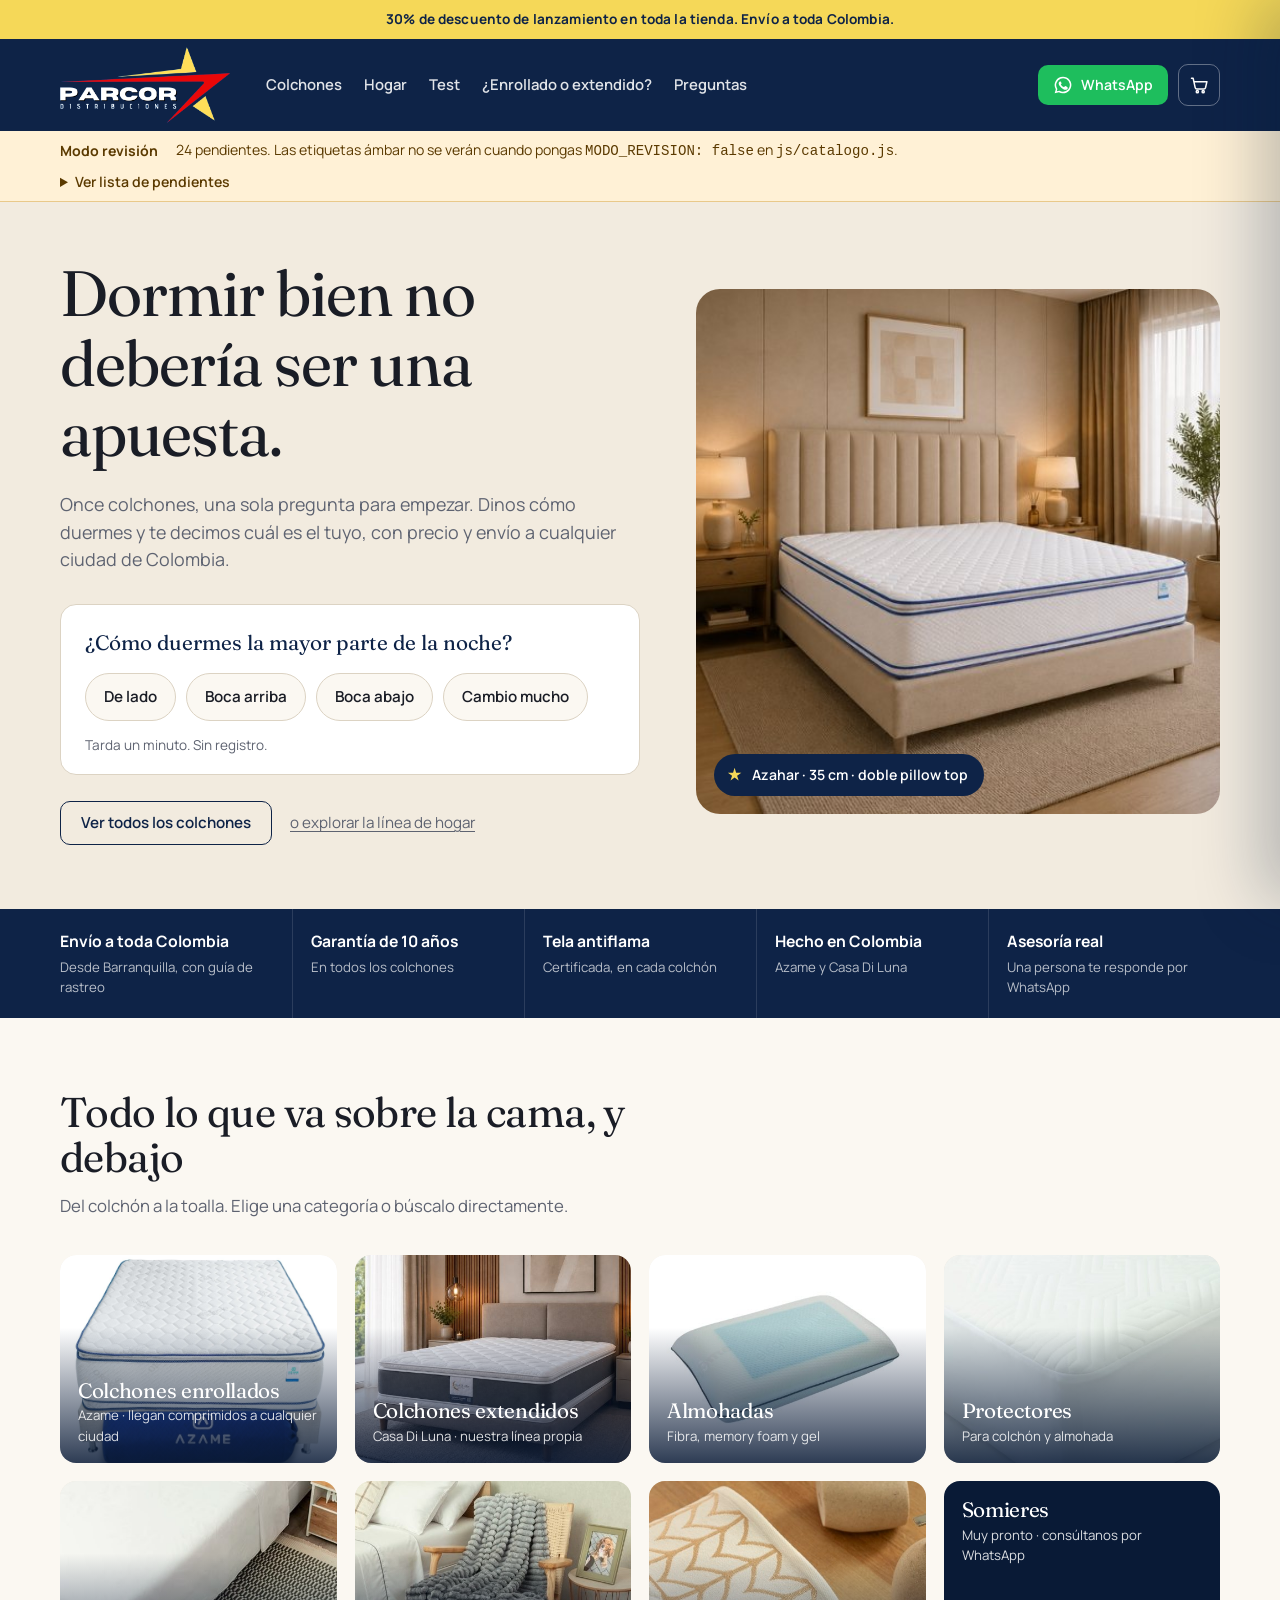
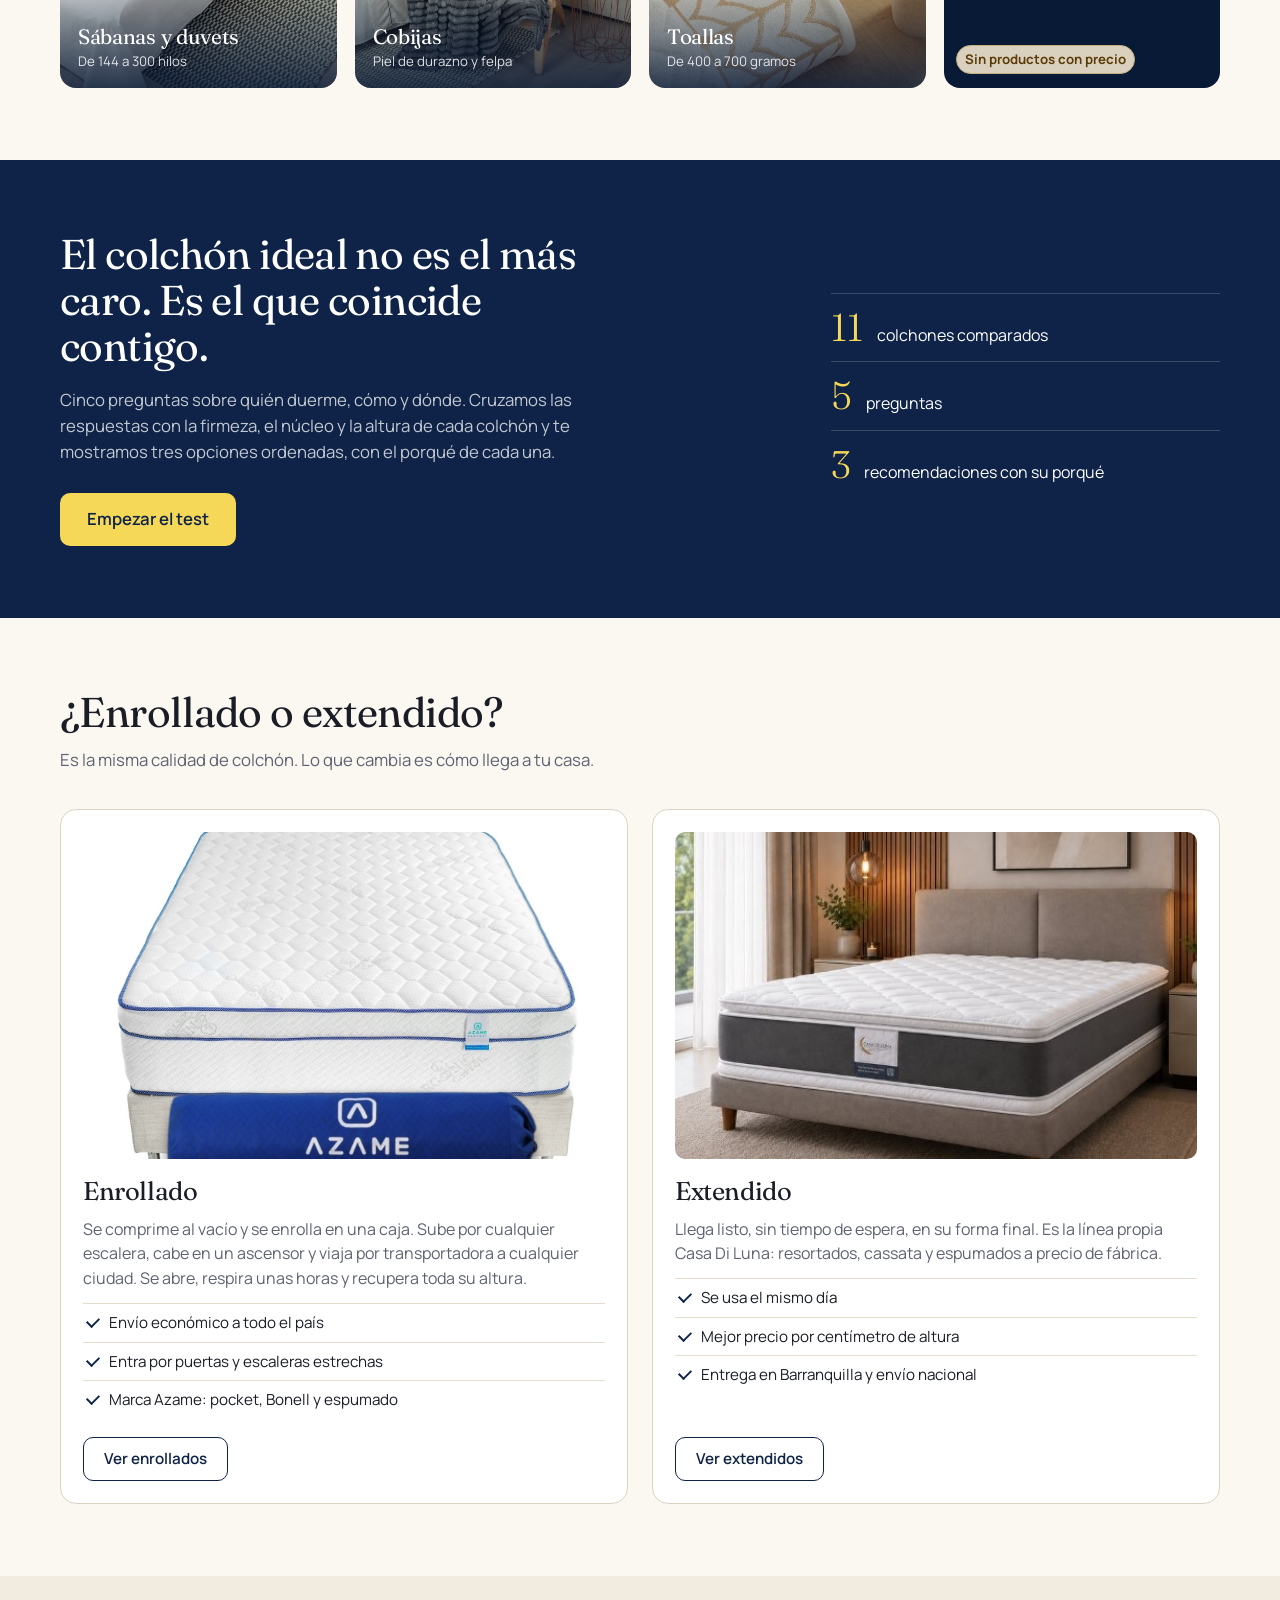
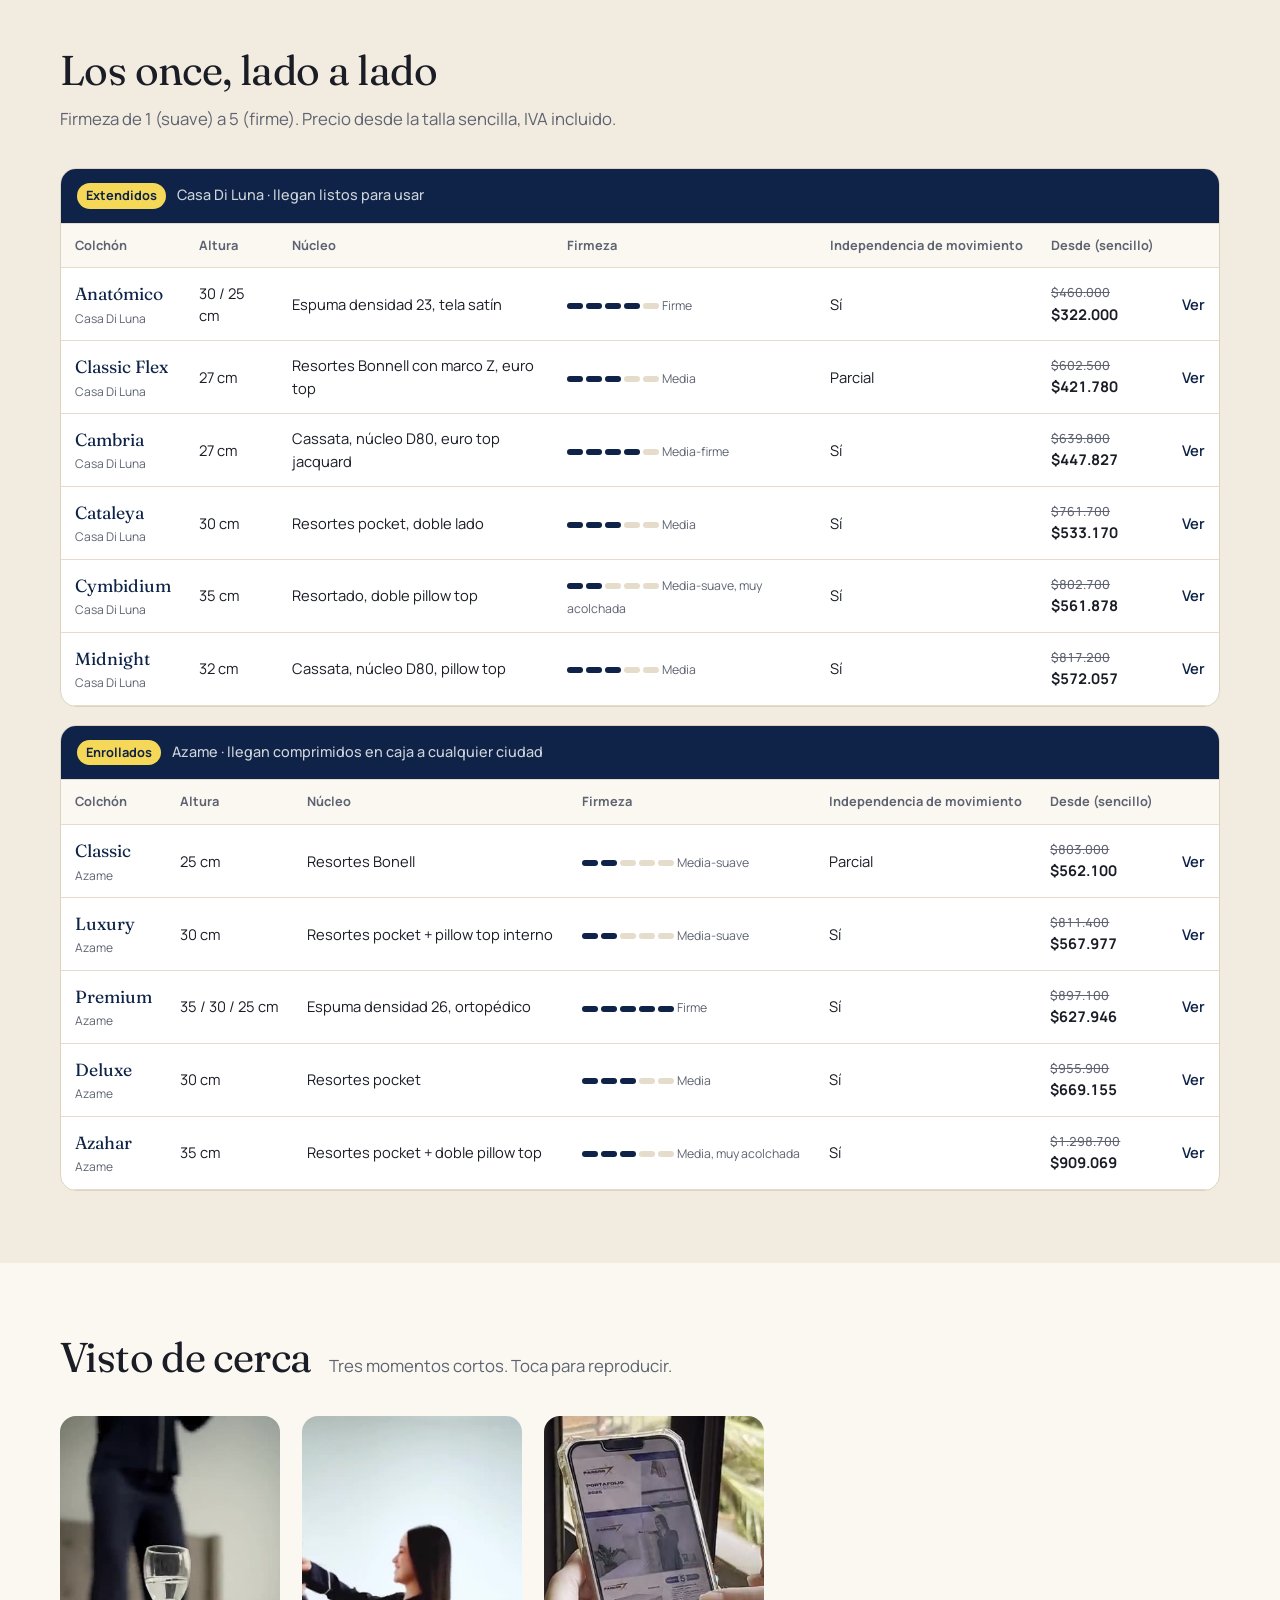
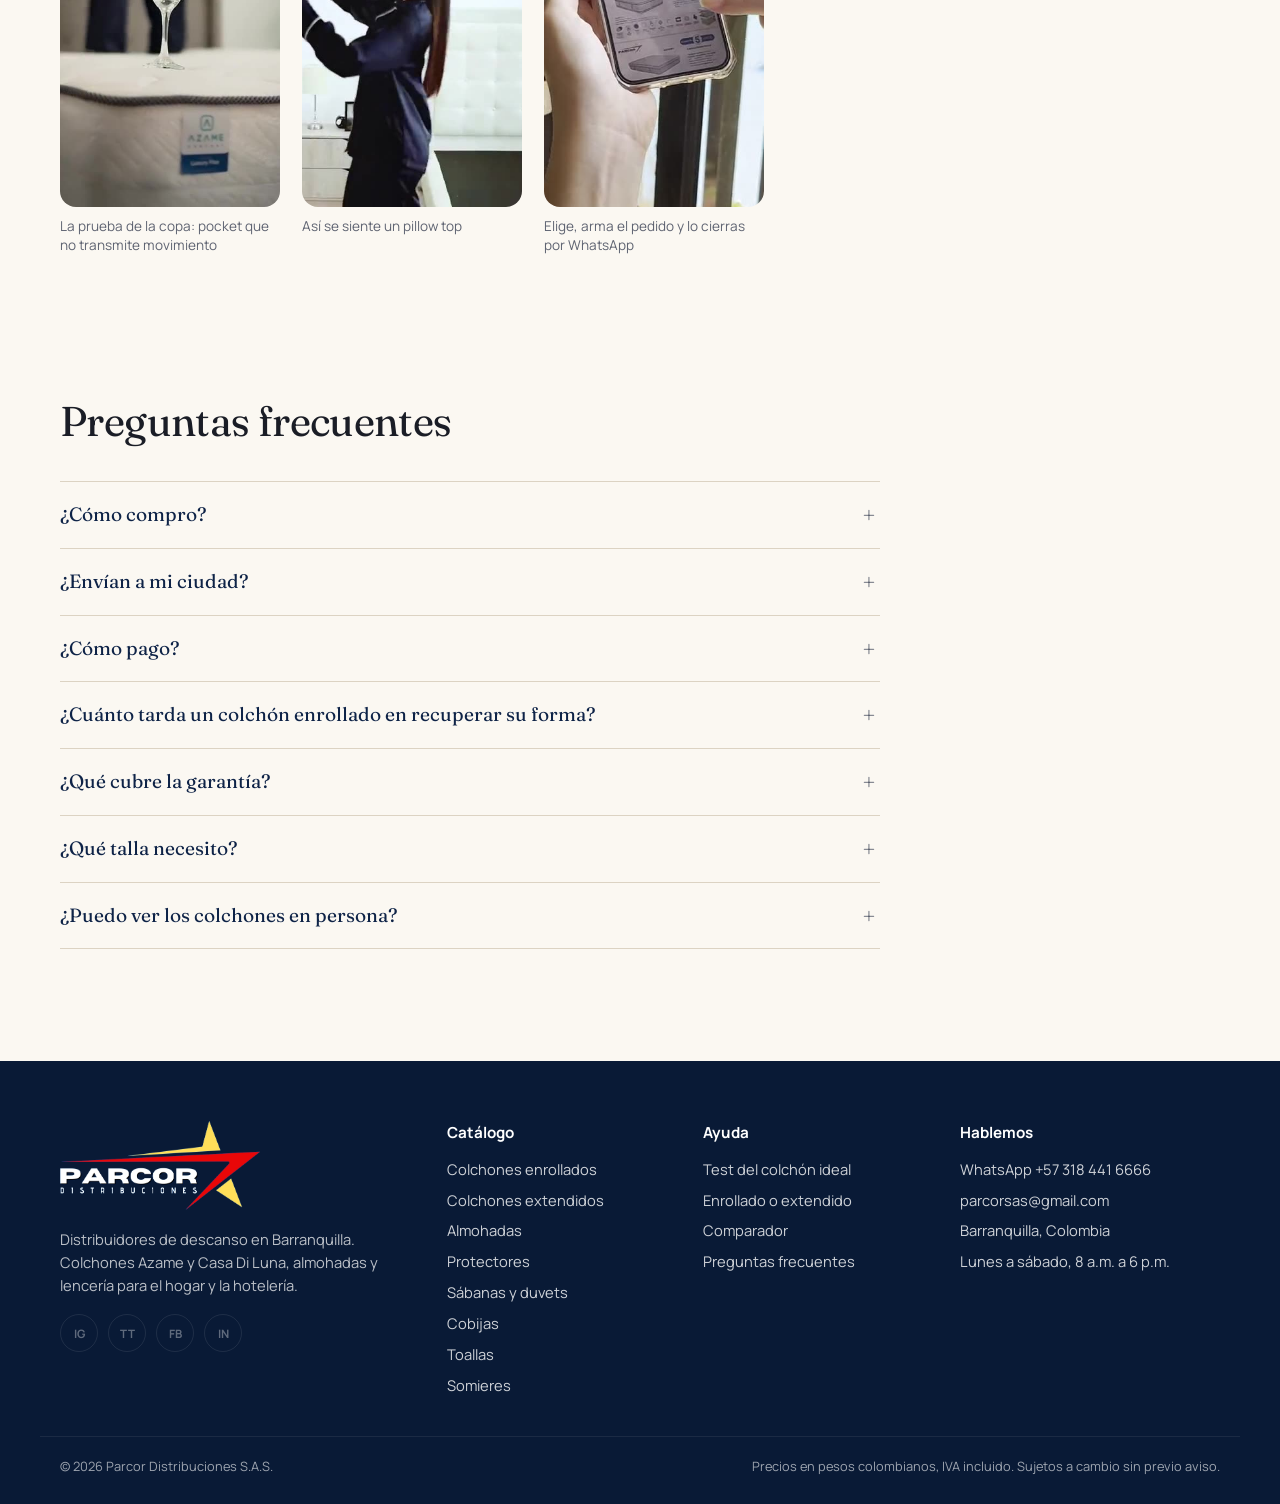
==== commit 7a2284c3: "Add files via upload" ====
--- a/index.html
+++ b/index.html
@@ -59,34 +59,44 @@
 
     <!-- HERO: la primera pregunta del test -->
     <section class="hero">
-      <div class="hero-bg" aria-hidden="true">
-        <img src="img/extendidos/cymbidium-1.jpg" alt="" width="1024" height="1024" fetchpriority="high">
-      </div>
-      <div class="wrap hero-inner">
-        <p class="hero-kicker">Desde Barranquilla para toda Colombia</p>
-        <h1>Dormir bien no debería ser una apuesta.</h1>
-        <p class="hero-lead">Once colchones y una sola pregunta para empezar. Dinos cómo duermes y te decimos cuál es el tuyo, con precio y envío a tu ciudad.</p>
-        <div class="hero-question" role="group" aria-labelledby="hq-label">
-          <p id="hq-label" class="hq-label">¿Cómo duermes la mayor parte de la noche?</p>
-          <div class="chips">
-            <button class="chip" data-test-start="lado">De lado</button>
-            <button class="chip" data-test-start="espalda">Boca arriba</button>
-            <button class="chip" data-test-start="abajo">Boca abajo</button>
-            <button class="chip" data-test-start="mixto">Cambio mucho</button>
+      <div class="wrap hero-grid">
+        <div class="hero-copy">
+          <h1>Dormir bien no debería ser una apuesta.</h1>
+          <p class="hero-lead">Once colchones, una sola pregunta para empezar. Dinos cómo duermes y te decimos cuál es el tuyo, con precio y envío a cualquier ciudad de Colombia.</p>
+          <div class="hero-question" role="group" aria-labelledby="hq-label">
+            <p id="hq-label" class="hq-label">¿Cómo duermes la mayor parte de la noche?</p>
+            <div class="chips">
+              <button class="chip" data-test-start="lado">De lado</button>
+              <button class="chip" data-test-start="espalda">Boca arriba</button>
+              <button class="chip" data-test-start="abajo">Boca abajo</button>
+              <button class="chip" data-test-start="mixto">Cambio mucho</button>
+            </div>
+            <p class="hq-note">Tarda un minuto. Sin registro.</p>
           </div>
-          <p class="hq-note">Tarda un minuto. Sin registro.</p>
-        </div>
-        <div class="hero-links">
-          <a href="#/catalogo/extendidos" class="btn btn-ghost btn-light">Ver todos los colchones</a>
-          <a href="#/catalogo/almohadas" class="link-quiet link-light">o explorar la línea de hogar</a>
-        </div>
-      </div>
-      <a href="#/p/cymbidium" class="hero-caption"><span class="star" aria-hidden="true"></span>Cymbidium · 35 cm · doble pillow top</a>
-    </section>
-
-    <!-- CONFIANZA: cinta en movimiento -->
+          <div class="hero-links">
+            <a href="#/catalogo/enrollados" class="btn btn-ghost">Ver todos los colchones</a>
+            <a href="#/catalogo/almohadas" class="link-quiet">o explorar la línea de hogar</a>
+          </div>
+        </div>
+        <figure class="hero-photo">
+          <img src="img/enrollados/azahar-1.jpg" alt="Colchón Azahar en una habitación luminosa" width="1024" height="1024" fetchpriority="high">
+          <figcaption>
+            <span class="star" aria-hidden="true"></span>
+            Azahar · 35 cm · doble pillow top
+          </figcaption>
+        </figure>
+      </div>
+    </section>
+
+    <!-- CONFIANZA -->
     <section class="trust" aria-label="Por qué comprar en Parcor">
-      <div class="ticker" id="ticker"></div>
+      <div class="wrap trust-row">
+        <div><strong>Envío a toda Colombia</strong><span>Desde Barranquilla, con guía de rastreo</span></div>
+        <div><strong>Garantía de 10 años</strong><span>En todos los colchones</span></div>
+        <div><strong>Tela antiflama</strong><span>Certificada, en cada colchón</span></div>
+        <div><strong>Hecho en Colombia</strong><span>Azame y Casa Di Luna</span></div>
+        <div><strong>Asesoría real</strong><span>Una persona te responde por WhatsApp</span></div>
+      </div>
     </section>
 
     <!-- CATEGORÍAS -->
--- a/css/styles.css
+++ b/css/styles.css
@@ -98,38 +98,30 @@
 .announce{background:var(--gold);color:var(--navy);text-align:center;font-size:.85rem;font-weight:700;padding:9px 16px;letter-spacing:.01em}
 
 /* ---------- hero ---------- */
-.hero{position:relative;background:var(--navy-deep);color:var(--cream);padding:96px 0 120px;overflow:hidden;isolation:isolate}
-.hero-bg{position:absolute;inset:0;z-index:-2}
-.hero-bg img{width:100%;height:100%;object-fit:cover;object-position:72% 55%}
-.hero-bg::after{content:"";position:absolute;inset:0;background:linear-gradient(90deg,var(--navy-deep) 0%,rgba(9,26,54,.96) 30%,rgba(9,26,54,.72) 52%,rgba(9,26,54,.18) 78%,rgba(9,26,54,.05) 100%)}
-.hero-inner{max-width:680px}
-.hero-kicker{font-size:.9rem;font-weight:600;color:var(--gold);margin:0 0 22px;letter-spacing:.02em}
-.hero h1{font-size:clamp(2.6rem,6.4vw,5.4rem);font-weight:300;font-style:italic;line-height:1.02;color:var(--cream);max-width:13ch;font-variation-settings:"opsz" 144}
-.hero-lead{font-size:1.15rem;color:rgba(251,248,242,.78);max-width:46ch;margin:26px 0 34px;line-height:1.6}
-.hero-question{background:var(--cream);color:var(--ink);border-radius:var(--r-md);padding:22px 24px 18px;max-width:640px;box-shadow:0 30px 60px rgba(0,0,0,.35)}
-.hq-label{font-family:var(--serif);font-size:1.35rem;margin:0 0 14px;color:var(--navy)}
+.hero{background:var(--sand);padding:56px 0 64px}
+.hero-grid{display:grid;grid-template-columns:1.05fr .95fr;gap:56px;align-items:center}
+.hero h1{max-width:12ch}
+.hero-lead{font-size:1.12rem;color:var(--muted);max-width:52ch;margin:22px 0 30px}
+.hero-question{background:var(--white);border-radius:var(--r-md);padding:22px 24px 18px;border:1px solid var(--line)}
+.hq-label{font-family:var(--serif);font-size:1.3rem;margin:0 0 14px;color:var(--navy)}
 .chips{display:flex;flex-wrap:wrap;gap:10px}
-.chip{background:var(--white);border:1.5px solid var(--line);border-radius:var(--r-pill);padding:11px 18px;font-weight:600;font-size:.95rem;transition:all .15s}
+.chip{background:var(--cream);border:1.5px solid var(--line);border-radius:var(--r-pill);padding:11px 18px;font-weight:600;font-size:.95rem;transition:all .15s}
 .chip:hover{border-color:var(--navy);background:var(--white)}
 .chip.selected,.chip[aria-pressed="true"]{background:var(--navy);color:var(--white);border-color:var(--navy)}
 .hq-note{margin:14px 0 0;font-size:.85rem;color:var(--muted)}
-.hero-links{display:flex;align-items:center;gap:18px;margin-top:30px;flex-wrap:wrap}
-.btn-light{color:var(--cream);border-color:rgba(251,248,242,.6)}
-.btn-light:hover{background:var(--cream);color:var(--navy);border-color:var(--cream)}
-.link-light{color:rgba(251,248,242,.75)}
-.link-light:hover{color:var(--cream)}
-.hero-caption{position:absolute;right:28px;bottom:28px;background:rgba(9,26,54,.85);color:var(--cream);padding:10px 16px 10px 14px;border-radius:var(--r-pill);font-size:.85rem;font-weight:600;display:flex;align-items:center;gap:10px;text-decoration:none;backdrop-filter:blur(6px);border:1px solid rgba(255,255,255,.15)}
-.hero-caption:hover{background:var(--navy)}
+.hero-links{display:flex;align-items:center;gap:18px;margin-top:26px;flex-wrap:wrap}
+.hero-photo{margin:0;position:relative}
+.hero-photo img{border-radius:var(--r-lg);width:100%;aspect-ratio:1/1;object-fit:cover}
+.hero-photo figcaption{position:absolute;left:18px;bottom:18px;background:var(--navy);color:var(--white);padding:10px 16px 10px 14px;border-radius:var(--r-pill);font-size:.88rem;font-weight:600;display:flex;align-items:center;gap:10px}
 .star{width:14px;height:14px;background:var(--gold);clip-path:polygon(50% 0,61% 35%,98% 35%,68% 57%,79% 91%,50% 70%,21% 91%,32% 57%,2% 35%,39% 35%);display:inline-block;flex:none}
 
-/* ---------- confianza: cinta ---------- */
-.trust{background:var(--sand);color:var(--navy);border-top:1px solid var(--sand-2);border-bottom:1px solid var(--sand-2);overflow:hidden}
-.ticker{display:flex;width:max-content;animation:ticker 48s linear infinite}
-.ticker:hover{animation-play-state:paused}
-.ticker span{display:inline-flex;align-items:center;gap:18px;padding:16px 22px 16px 0;font-family:var(--serif);font-size:1.15rem;white-space:nowrap}
-.ticker .star{width:12px;height:12px}
-@keyframes ticker{from{transform:translateX(0)}to{transform:translateX(-50%)}}
-@media (prefers-reduced-motion:reduce){.ticker{animation:none;flex-wrap:wrap;width:auto;justify-content:center}}
+/* ---------- confianza ---------- */
+.trust{background:var(--navy);color:var(--white)}
+.trust-row{display:grid;grid-template-columns:repeat(5,1fr);gap:0}
+.trust-row>div{padding:20px 18px;border-left:1px solid rgba(255,255,255,.12);display:flex;flex-direction:column;gap:3px}
+.trust-row>div:first-child{border-left:0;padding-left:0}
+.trust strong{font-size:.98rem}
+.trust span{font-size:.83rem;opacity:.7}
 
 /* ---------- secciones ---------- */
 .section{padding:72px 0}
@@ -385,6 +377,8 @@
   .cat-grid{grid-template-columns:repeat(3,1fr)}
   .product-grid{grid-template-columns:repeat(2,1fr)}
   .footer-grid{grid-template-columns:1fr 1fr}
+  .trust-row{grid-template-columns:repeat(3,1fr)}
+  .trust-row>div{border-left:0;padding-left:0}
 }
 @media (max-width:900px){
   .nav{display:none;position:absolute;left:0;right:0;top:var(--header-h);background:var(--navy);flex-direction:column;gap:0;padding:8px 20px 16px;margin:0;border-top:1px solid rgba(255,255,255,.12)}
@@ -392,11 +386,11 @@
   .nav a{padding:12px 0;border-bottom:1px solid rgba(255,255,255,.1)}
   .burger{display:flex}
   .header-wa-text{display:none}
-  .hero{padding:64px 0 84px}
-  .hero-bg::after{background:linear-gradient(180deg,rgba(9,26,54,.55) 0%,rgba(9,26,54,.9) 45%,var(--navy-deep) 100%)}
-  .hero-bg img{object-position:60% 30%}
+  .hero{padding:36px 0 44px}
+  .hero-grid{grid-template-columns:1fr;gap:28px}
+  .hero-photo{order:-1}
+  .hero-photo img{aspect-ratio:4/3}
   .hero h1{max-width:none}
-  .hero-caption{right:16px;bottom:16px}
   .test-teaser{grid-template-columns:1fr;gap:28px}
   .test-facts{grid-template-columns:repeat(3,1fr)}
   .test-facts li{flex-direction:column;gap:4px}
@@ -407,9 +401,9 @@
 }
 @media (max-width:640px){
   :root{--header-h:76px}
-  .hero{padding:48px 0 72px}
-  .hero-question{padding:18px 16px 14px}
-  .ticker span{font-size:1rem;padding:13px 16px 13px 0}
+  .trust-row{grid-template-columns:1fr 1fr}
+  .trust-row>div{padding:14px 0}
+  .trust-row>div:last-child{grid-column:1/-1}
   .brand img{width:124px}
   .btn-wa span{display:none}
   .btn-wa.btn-sm{width:42px;padding:0;justify-content:center}
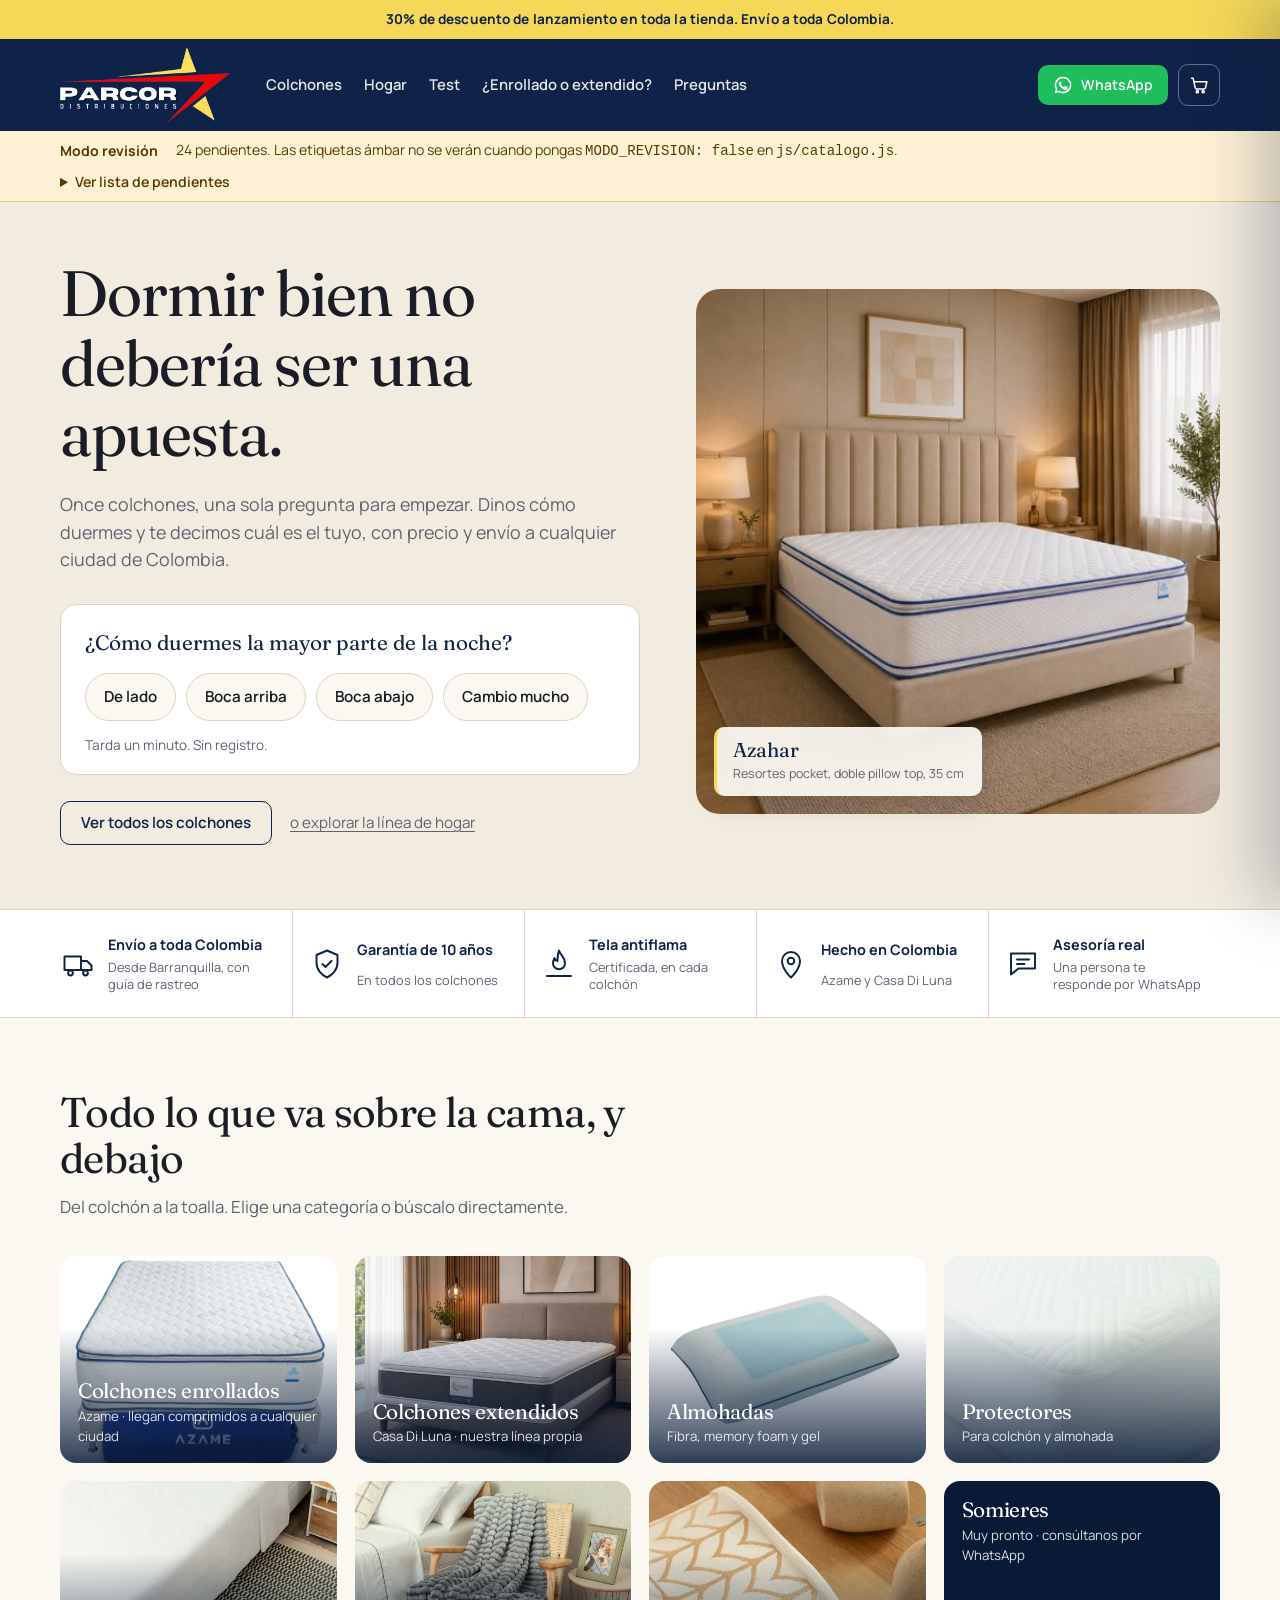
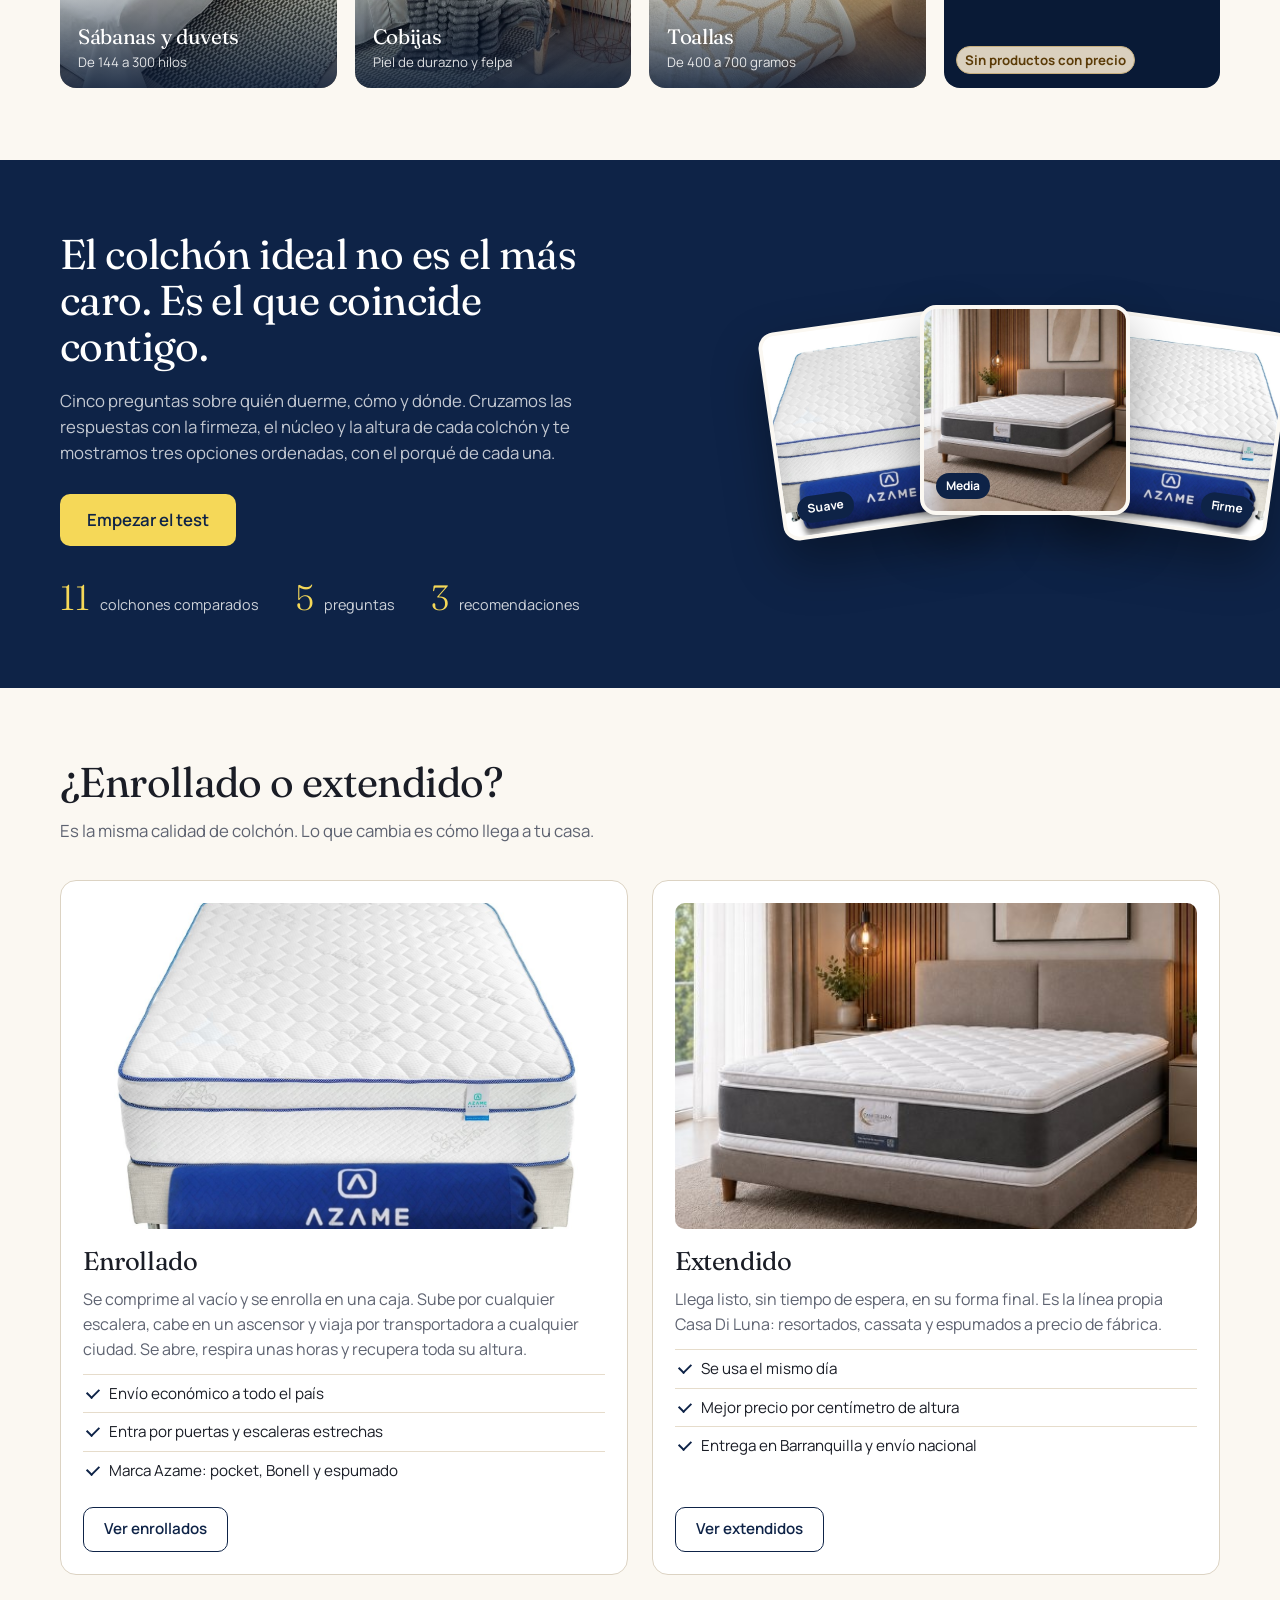
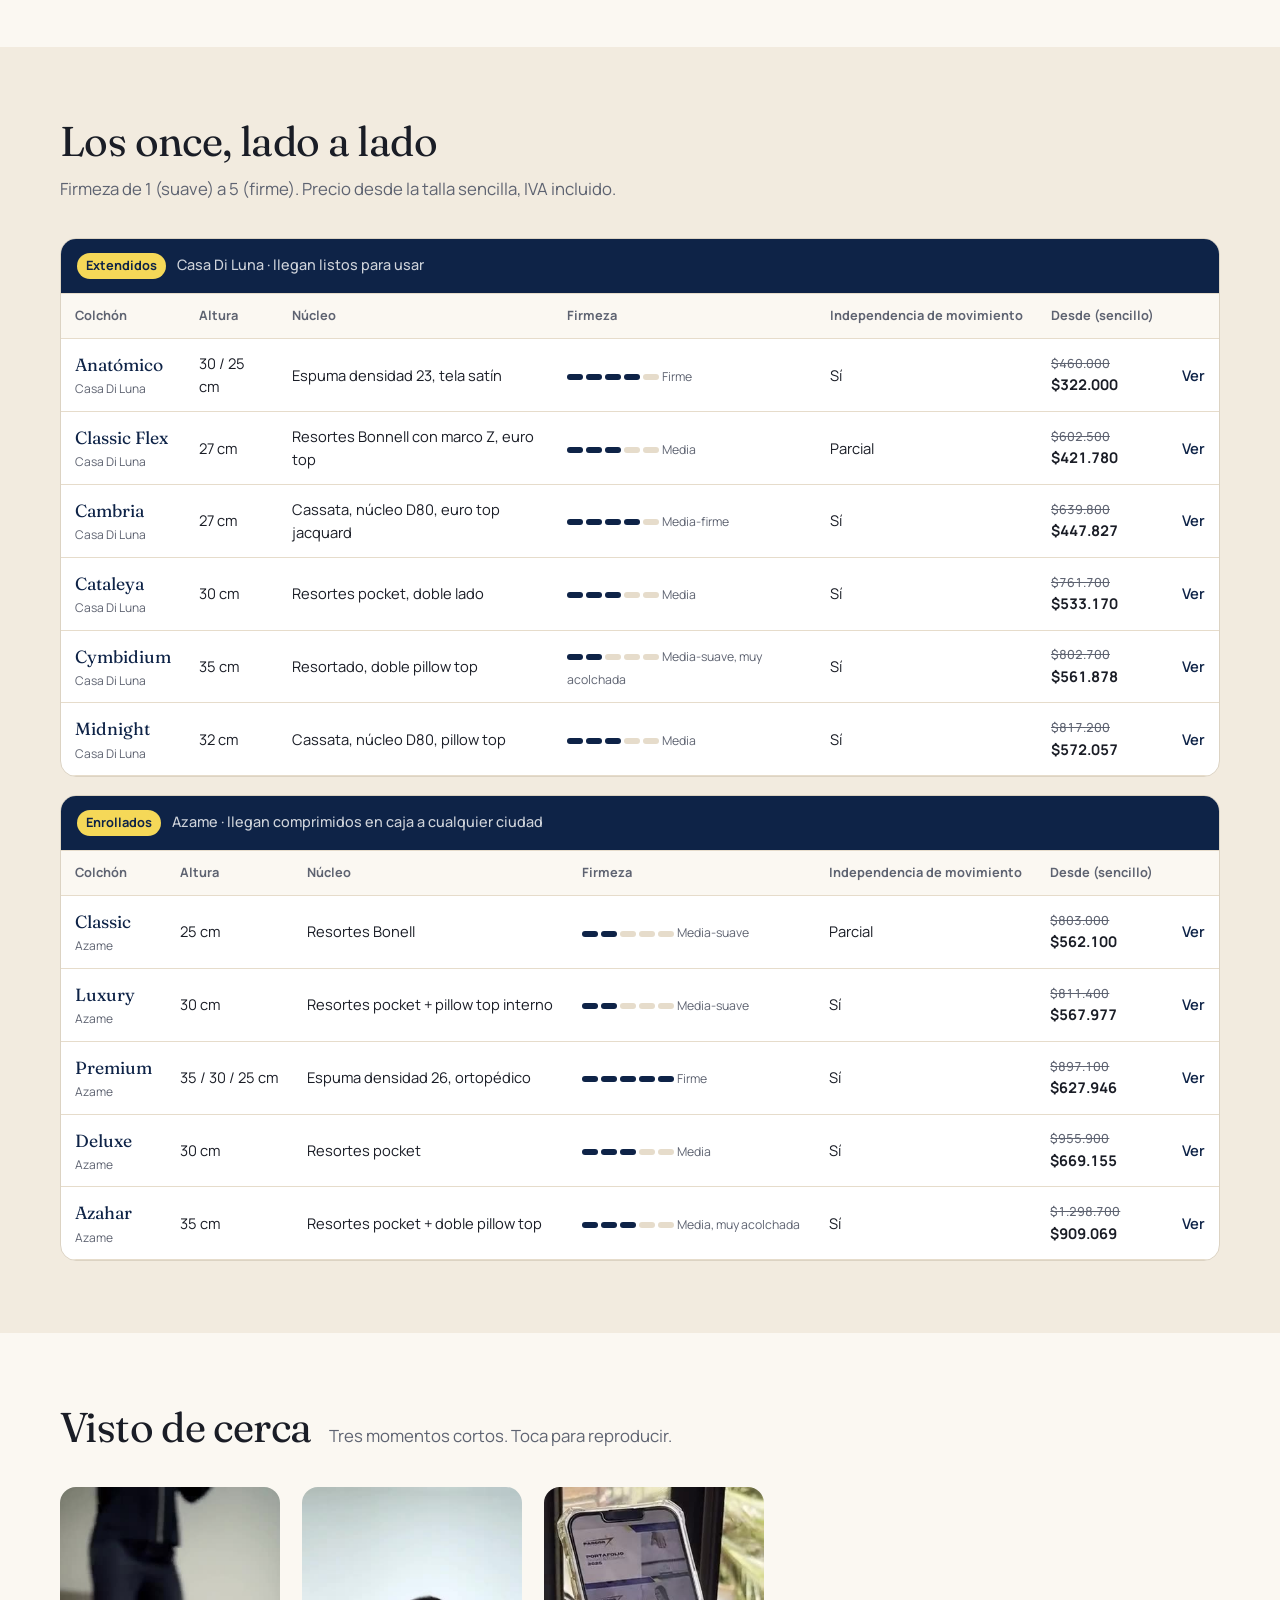
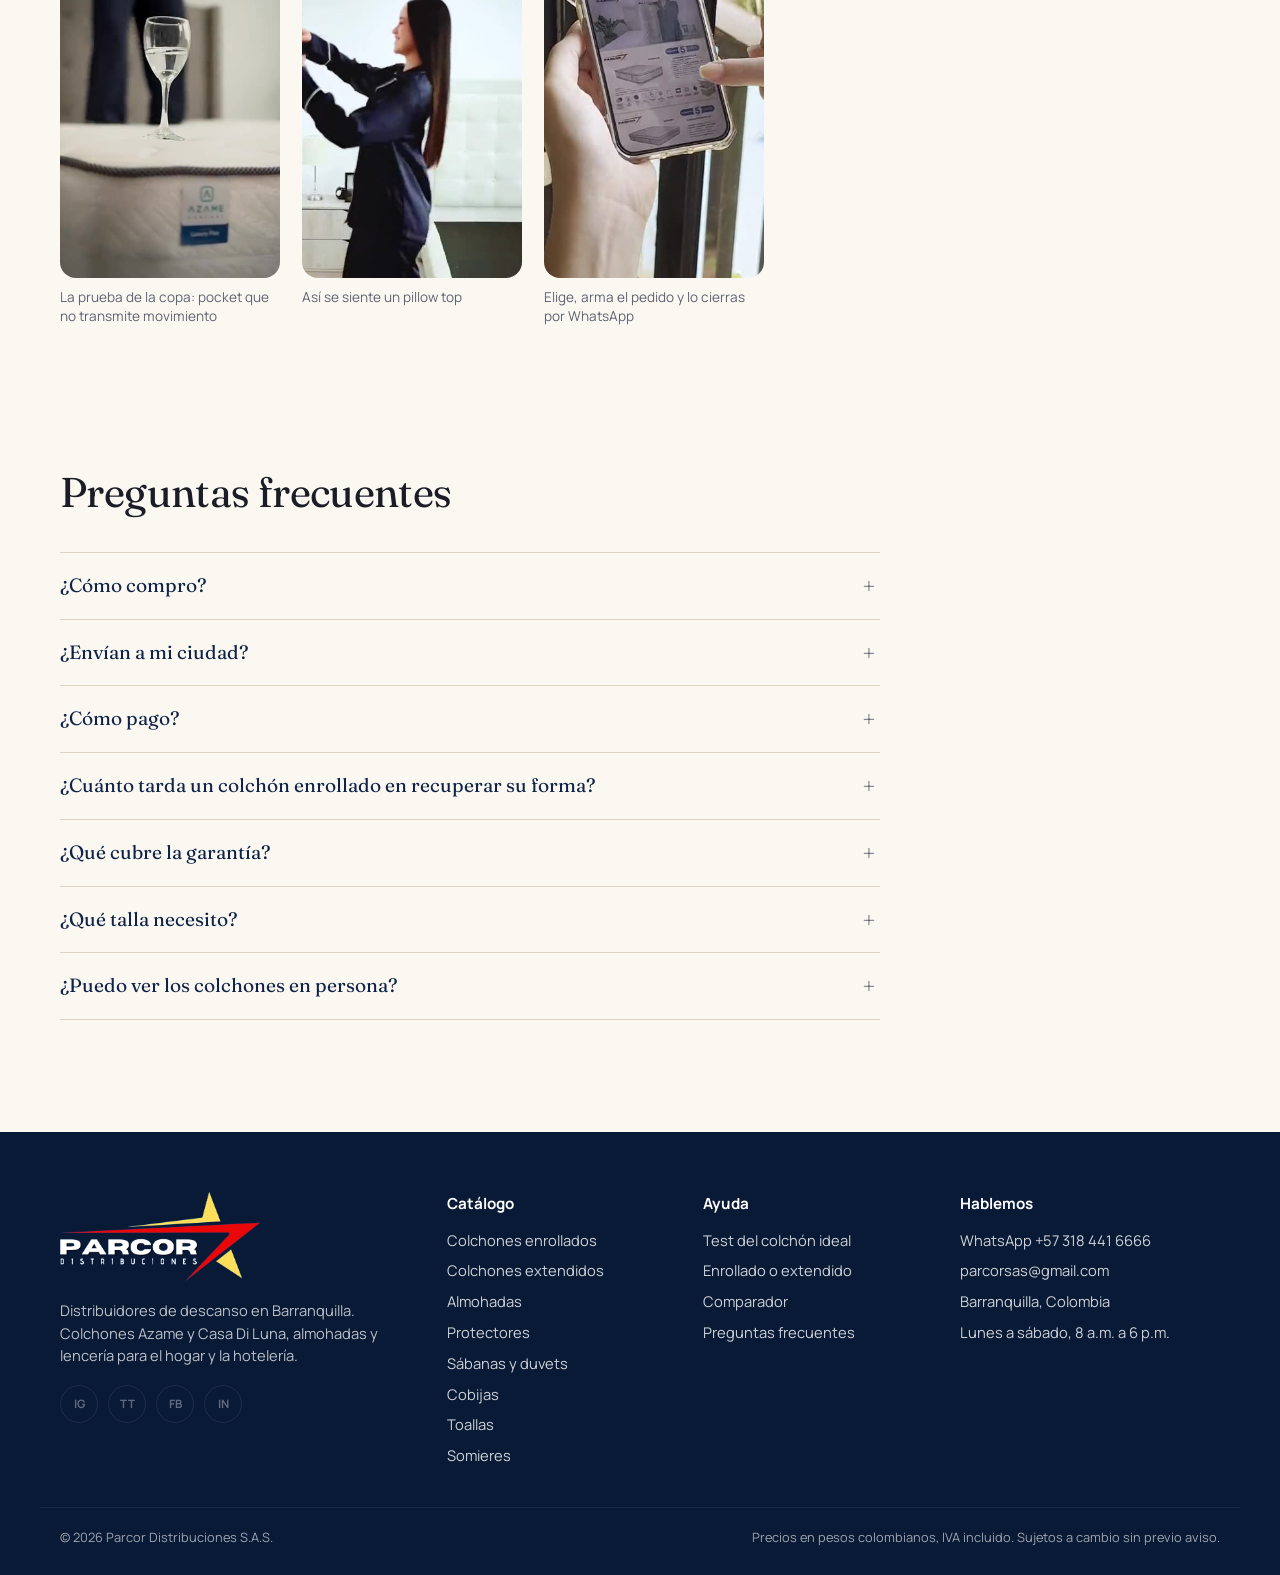
==== commit cd8f56a8: "Add files via upload" ====
--- a/index.html
+++ b/index.html
@@ -81,8 +81,7 @@
         <figure class="hero-photo">
           <img src="img/enrollados/azahar-1.jpg" alt="Colchón Azahar en una habitación luminosa" width="1024" height="1024" fetchpriority="high">
           <figcaption>
-            <span class="star" aria-hidden="true"></span>
-            Azahar · 35 cm · doble pillow top
+            <a href="#/p/azahar" class="photo-tag"><b>Azahar</b><span>Resortes pocket, doble pillow top, 35 cm</span></a>
           </figcaption>
         </figure>
       </div>
@@ -91,11 +90,11 @@
     <!-- CONFIANZA -->
     <section class="trust" aria-label="Por qué comprar en Parcor">
       <div class="wrap trust-row">
-        <div><strong>Envío a toda Colombia</strong><span>Desde Barranquilla, con guía de rastreo</span></div>
-        <div><strong>Garantía de 10 años</strong><span>En todos los colchones</span></div>
-        <div><strong>Tela antiflama</strong><span>Certificada, en cada colchón</span></div>
-        <div><strong>Hecho en Colombia</strong><span>Azame y Casa Di Luna</span></div>
-        <div><strong>Asesoría real</strong><span>Una persona te responde por WhatsApp</span></div>
+        <div><svg viewBox="0 0 24 24" aria-hidden="true"><path d="M3 7h11v9H3zM14 10h4l3 3v3h-7z"/><circle cx="7" cy="18" r="1.6"/><circle cx="17" cy="18" r="1.6"/></svg><strong>Envío a toda Colombia</strong><span>Desde Barranquilla, con guía de rastreo</span></div>
+        <div><svg viewBox="0 0 24 24" aria-hidden="true"><path d="M12 3l7 3v5c0 5-3.5 8.5-7 10-3.5-1.5-7-5-7-10V6z"/><path d="M9 12l2 2 4-4"/></svg><strong>Garantía de 10 años</strong><span>En todos los colchones</span></div>
+        <div><svg viewBox="0 0 24 24" aria-hidden="true"><path d="M12 3c1 3 4 4.5 4 8.5A4 4 0 0 1 8 11.5c0-1.5.5-2.5 1-3.5.5 1.5 1.5 2 2 2 0-2.5 0-4.5 1-7z"/><path d="M4 20h16"/></svg><strong>Tela antiflama</strong><span>Certificada, en cada colchón</span></div>
+        <div><svg viewBox="0 0 24 24" aria-hidden="true"><path d="M12 21s-6-5.5-6-11a6 6 0 0 1 12 0c0 5.5-6 11-6 11z"/><circle cx="12" cy="10" r="2.2"/></svg><strong>Hecho en Colombia</strong><span>Azame y Casa Di Luna</span></div>
+        <div><svg viewBox="0 0 24 24" aria-hidden="true"><path d="M4 5h16v10H9l-5 4z"/><path d="M8 9h8M8 12h5"/></svg><strong>Asesoría real</strong><span>Una persona te responde por WhatsApp</span></div>
       </div>
     </section>
 
@@ -117,12 +116,17 @@
           <h2>El colchón ideal no es el más caro. Es el que coincide contigo.</h2>
           <p>Cinco preguntas sobre quién duerme, cómo y dónde. Cruzamos las respuestas con la firmeza, el núcleo y la altura de cada colchón y te mostramos tres opciones ordenadas, con el porqué de cada una.</p>
           <button class="btn btn-primary btn-lg" data-test-start="">Empezar el test</button>
-        </div>
-        <ul class="test-facts">
-          <li><b>11</b> colchones comparados</li>
-          <li><b>5</b> preguntas</li>
-          <li><b>3</b> recomendaciones con su porqué</li>
-        </ul>
+          <ul class="test-facts">
+            <li><b>11</b> colchones comparados</li>
+            <li><b>5</b> preguntas</li>
+            <li><b>3</b> recomendaciones</li>
+          </ul>
+        </div>
+        <div class="fan" aria-hidden="true">
+          <figure><img src="img/enrollados/luxury-2.jpg" alt="" loading="lazy"><figcaption>Suave</figcaption></figure>
+          <figure><img src="img/extendidos/cymbidium-1.jpg" alt="" loading="lazy"><figcaption>Media</figcaption></figure>
+          <figure><img src="img/enrollados/premium-2.jpg" alt="" loading="lazy"><figcaption>Firme</figcaption></figure>
+        </div>
       </div>
     </section>
 
--- a/css/styles.css
+++ b/css/styles.css
@@ -112,16 +112,21 @@
 .hero-links{display:flex;align-items:center;gap:18px;margin-top:26px;flex-wrap:wrap}
 .hero-photo{margin:0;position:relative}
 .hero-photo img{border-radius:var(--r-lg);width:100%;aspect-ratio:1/1;object-fit:cover}
-.hero-photo figcaption{position:absolute;left:18px;bottom:18px;background:var(--navy);color:var(--white);padding:10px 16px 10px 14px;border-radius:var(--r-pill);font-size:.88rem;font-weight:600;display:flex;align-items:center;gap:10px}
+.hero-photo figcaption{position:absolute;left:18px;bottom:18px}
+.photo-tag{display:block;background:rgba(251,248,242,.94);color:var(--navy);padding:12px 18px 12px 16px;border-radius:var(--r-sm);text-decoration:none;border-left:3px solid var(--gold);box-shadow:0 8px 24px rgba(9,26,54,.18);backdrop-filter:blur(4px)}
+.photo-tag b{display:block;font-family:var(--serif);font-weight:400;font-size:1.25rem;line-height:1.1}
+.photo-tag span{display:block;font-size:.78rem;color:var(--muted);margin-top:3px}
+.photo-tag:hover{background:var(--cream)}
 .star{width:14px;height:14px;background:var(--gold);clip-path:polygon(50% 0,61% 35%,98% 35%,68% 57%,79% 91%,50% 70%,21% 91%,32% 57%,2% 35%,39% 35%);display:inline-block;flex:none}
 
 /* ---------- confianza ---------- */
-.trust{background:var(--navy);color:var(--white)}
-.trust-row{display:grid;grid-template-columns:repeat(5,1fr);gap:0}
-.trust-row>div{padding:20px 18px;border-left:1px solid rgba(255,255,255,.12);display:flex;flex-direction:column;gap:3px}
+.trust{background:var(--white);border-top:1px solid var(--line);border-bottom:1px solid var(--line)}
+.trust-row{display:grid;grid-template-columns:repeat(5,1fr)}
+.trust-row>div{padding:24px 16px;display:grid;grid-template-columns:36px 1fr;grid-template-rows:auto auto;column-gap:12px;row-gap:2px;align-items:center;border-left:1px solid var(--line)}
 .trust-row>div:first-child{border-left:0;padding-left:0}
-.trust strong{font-size:.98rem}
-.trust span{font-size:.83rem;opacity:.7}
+.trust-row svg{grid-row:1/3;width:36px;height:36px;fill:none;stroke:var(--navy);stroke-width:1.3;stroke-linecap:round;stroke-linejoin:round}
+.trust strong{font-size:.9rem;color:var(--navy);white-space:nowrap}
+.trust span{font-size:.8rem;color:var(--muted);line-height:1.35}
 
 /* ---------- secciones ---------- */
 .section{padding:72px 0}
@@ -153,9 +158,17 @@
 .test-teaser p{color:rgba(255,255,255,.75);font-size:1.05rem;margin:18px 0 28px;max-width:56ch}
 .section-test .btn-primary{background:var(--gold);color:var(--navy)}
 .section-test .btn-primary:hover{background:#FFE67A}
-.test-facts{list-style:none;margin:0;padding:0;display:grid;gap:14px}
-.test-facts li{border-top:1px solid rgba(255,255,255,.18);padding-top:14px;font-size:1rem;display:flex;align-items:baseline;gap:14px}
-.test-facts b{font-family:var(--serif);font-size:2.4rem;font-weight:300;color:var(--gold);line-height:1}
+.test-facts{list-style:none;margin:34px 0 0;padding:0;display:flex;gap:36px;flex-wrap:wrap}
+.test-facts li{font-size:.9rem;display:flex;align-items:baseline;gap:10px;color:rgba(255,255,255,.8)}
+.test-facts b{font-family:var(--serif);font-size:2.2rem;font-weight:300;color:var(--gold);line-height:1}
+.fan{position:relative;height:340px;display:flex;justify-content:center;align-items:center}
+.fan figure{position:absolute;margin:0;width:210px;aspect-ratio:1/1;border-radius:var(--r-md);overflow:hidden;background:var(--white);box-shadow:0 24px 50px rgba(0,0,0,.35);border:4px solid var(--cream)}
+.fan img{width:100%;height:100%;object-fit:cover}
+.fan figcaption{position:absolute;left:12px;bottom:12px;background:var(--navy);color:var(--white);font-size:.75rem;font-weight:700;padding:4px 10px;border-radius:var(--r-pill)}
+.fan figure:nth-child(1){transform:translateX(-150px) rotate(-8deg);z-index:1}
+.fan figure:nth-child(2){transform:translateY(-14px);z-index:3}
+.fan figure:nth-child(3){transform:translateX(150px) rotate(8deg);z-index:2}
+.fan figure:nth-child(3) figcaption{left:auto;right:12px}
 
 /* enrollado vs extendido */
 .compare-two{display:grid;grid-template-columns:1fr 1fr;gap:24px}
@@ -379,6 +392,7 @@
   .footer-grid{grid-template-columns:1fr 1fr}
   .trust-row{grid-template-columns:repeat(3,1fr)}
   .trust-row>div{border-left:0;padding-left:0}
+  .trust-row>div:nth-child(n+4){border-top:1px solid var(--line)}
 }
 @media (max-width:900px){
   .nav{display:none;position:absolute;left:0;right:0;top:var(--header-h);background:var(--navy);flex-direction:column;gap:0;padding:8px 20px 16px;margin:0;border-top:1px solid rgba(255,255,255,.12)}
@@ -392,8 +406,10 @@
   .hero-photo img{aspect-ratio:4/3}
   .hero h1{max-width:none}
   .test-teaser{grid-template-columns:1fr;gap:28px}
-  .test-facts{grid-template-columns:repeat(3,1fr)}
-  .test-facts li{flex-direction:column;gap:4px}
+  .fan{height:260px}
+  .fan figure{width:160px}
+  .fan figure:nth-child(1){transform:translateX(-120px) rotate(-8deg)}
+  .fan figure:nth-child(3){transform:translateX(120px) rotate(8deg)}
   .compare-two{grid-template-columns:1fr}
   .prod{grid-template-columns:1fr;gap:28px}
   .gallery{position:static}
@@ -401,9 +417,16 @@
 }
 @media (max-width:640px){
   :root{--header-h:76px}
-  .trust-row{grid-template-columns:1fr 1fr}
-  .trust-row>div{padding:14px 0}
-  .trust-row>div:last-child{grid-column:1/-1}
+  .trust-row{grid-template-columns:1fr}
+  .trust-row>div{padding:12px 0;grid-template-columns:30px 1fr;column-gap:12px;border-top:1px solid var(--line)}
+  .trust-row>div:first-child{border-top:0}
+  .trust-row>div:nth-child(n+4){border-top:1px solid var(--line)}
+  .trust-row svg{width:28px;height:28px}
+  .fan{height:220px}
+  .fan figure{width:140px}
+  .fan figure:nth-child(1){transform:translateX(-100px) rotate(-8deg)}
+  .fan figure:nth-child(3){transform:translateX(100px) rotate(8deg)}
+  .test-facts{gap:22px}
   .brand img{width:124px}
   .btn-wa span{display:none}
   .btn-wa.btn-sm{width:42px;padding:0;justify-content:center}
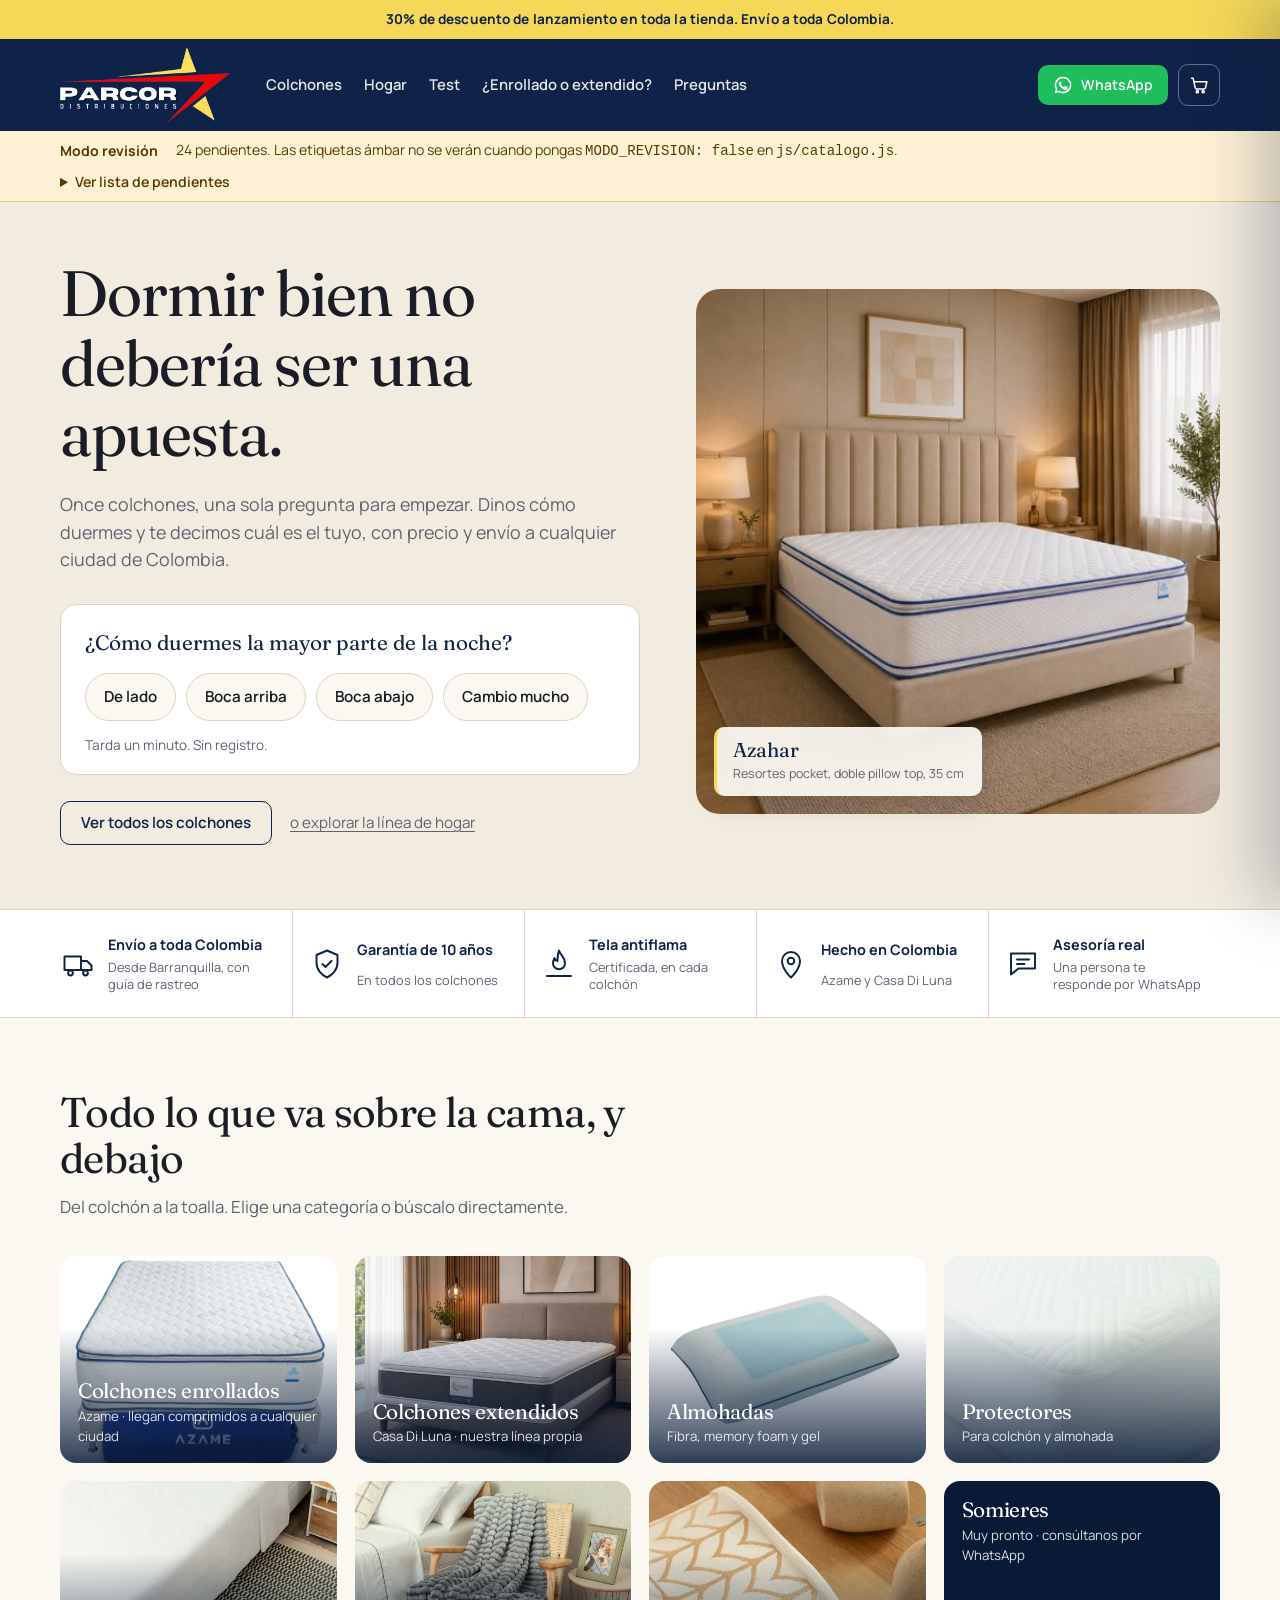
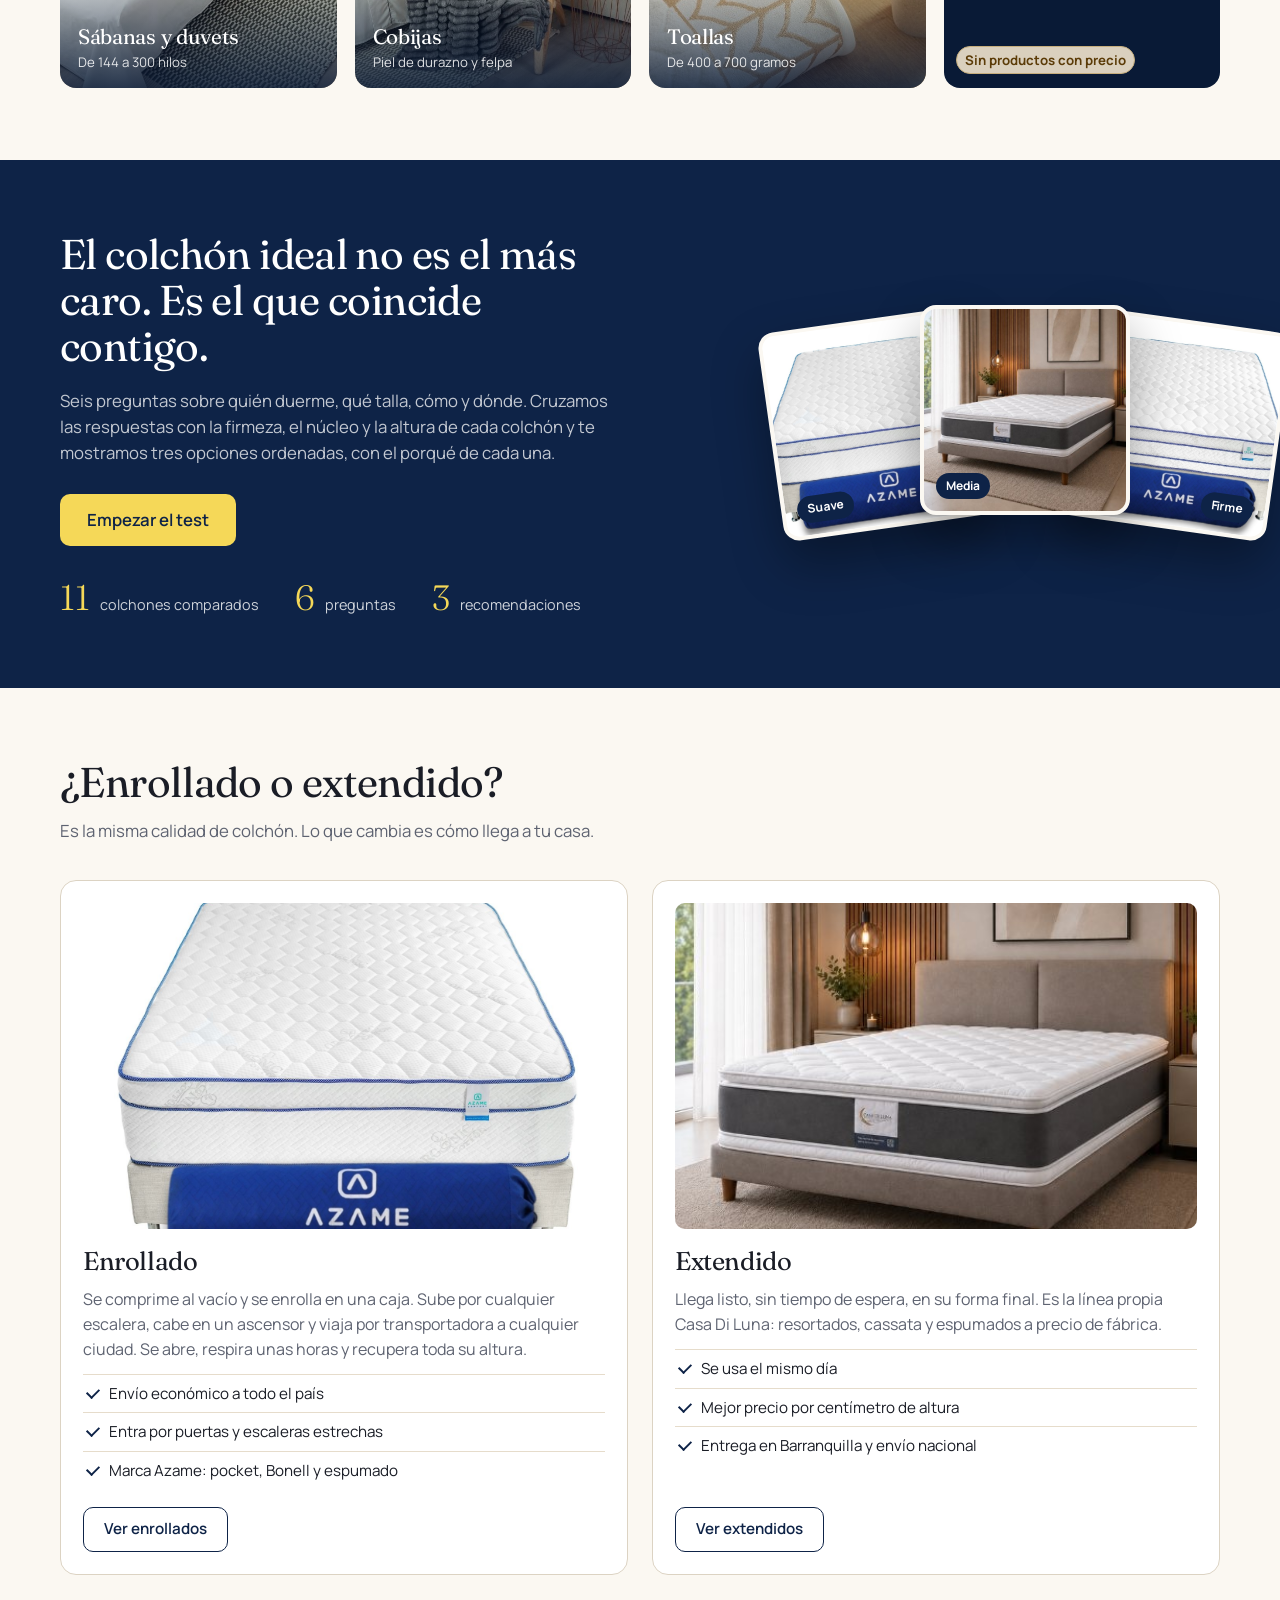
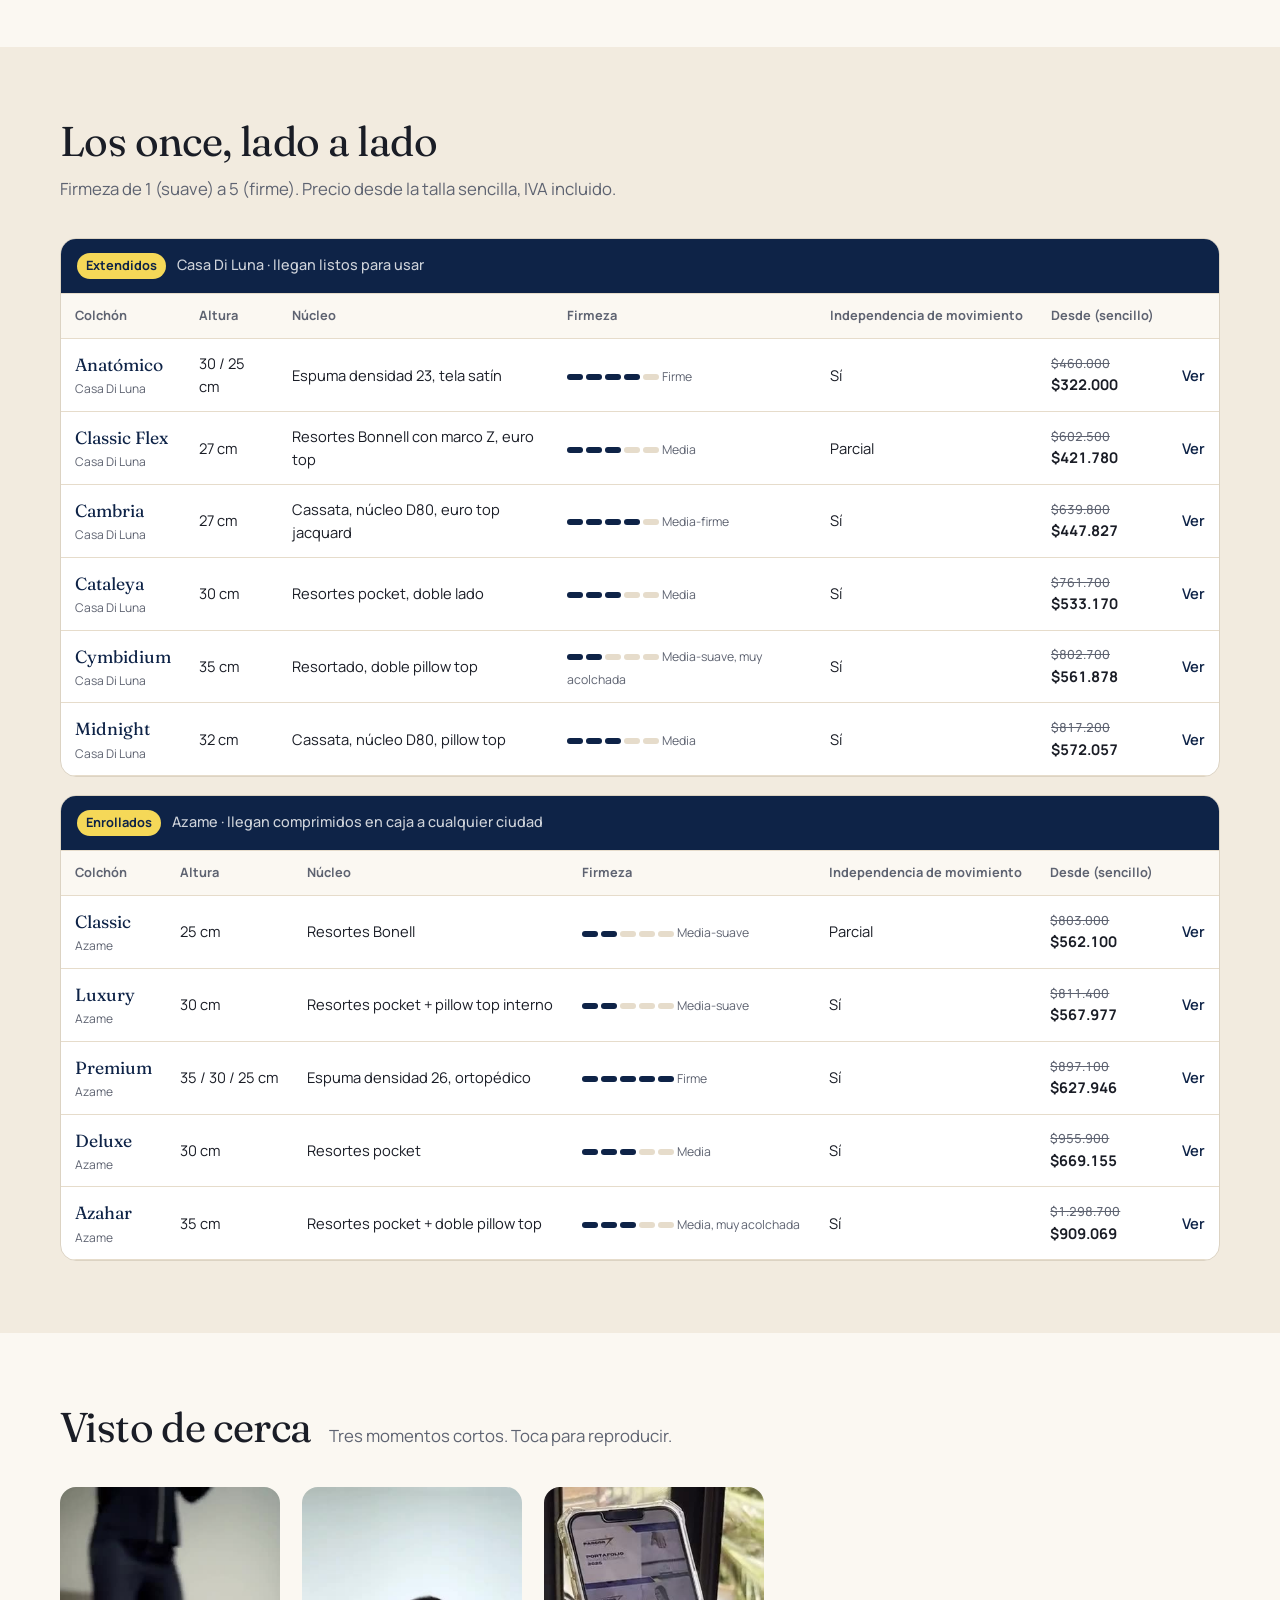
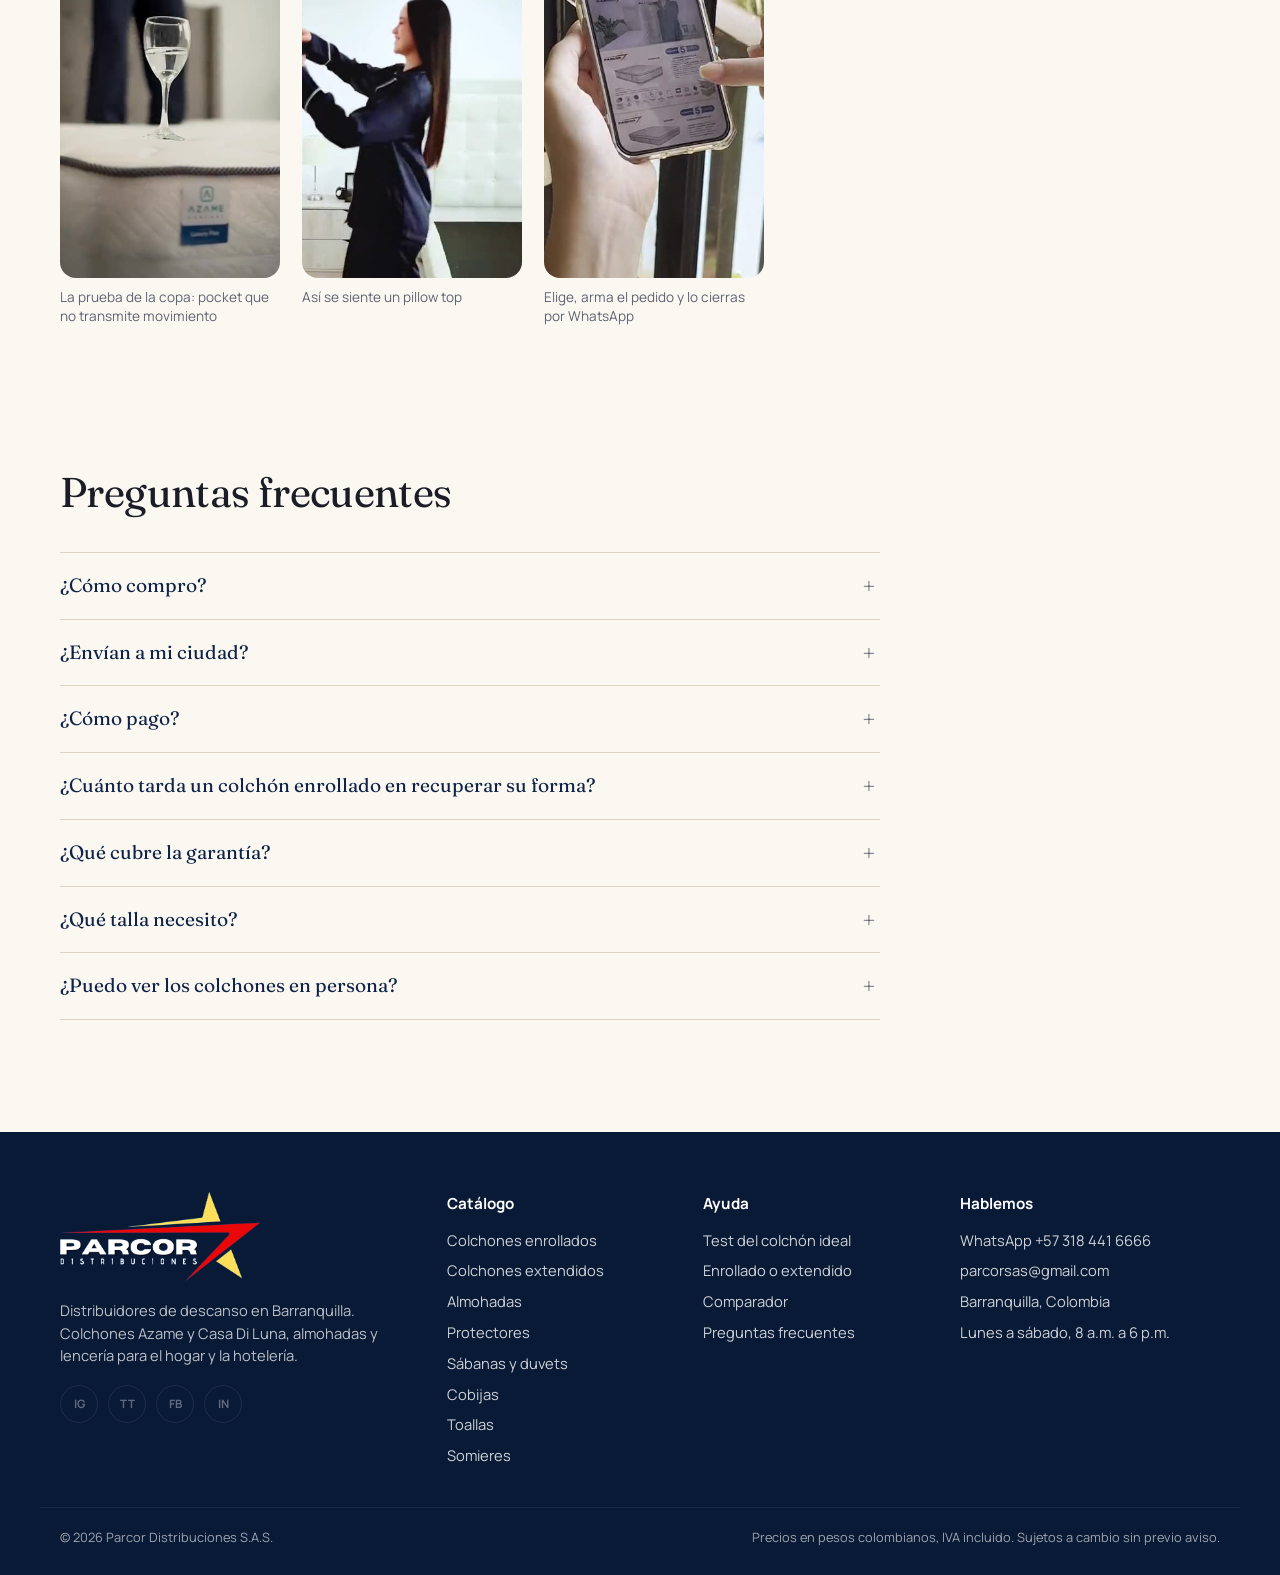
==== commit 48cc3972: "Add files via upload" ====
--- a/index.html
+++ b/index.html
@@ -114,11 +114,11 @@
       <div class="wrap test-teaser">
         <div class="test-teaser-copy">
           <h2>El colchón ideal no es el más caro. Es el que coincide contigo.</h2>
-          <p>Cinco preguntas sobre quién duerme, cómo y dónde. Cruzamos las respuestas con la firmeza, el núcleo y la altura de cada colchón y te mostramos tres opciones ordenadas, con el porqué de cada una.</p>
+          <p>Seis preguntas sobre quién duerme, qué talla, cómo y dónde. Cruzamos las respuestas con la firmeza, el núcleo y la altura de cada colchón y te mostramos tres opciones ordenadas, con el porqué de cada una.</p>
           <button class="btn btn-primary btn-lg" data-test-start="">Empezar el test</button>
           <ul class="test-facts">
             <li><b>11</b> colchones comparados</li>
-            <li><b>5</b> preguntas</li>
+            <li><b>6</b> preguntas</li>
             <li><b>3</b> recomendaciones</li>
           </ul>
         </div>
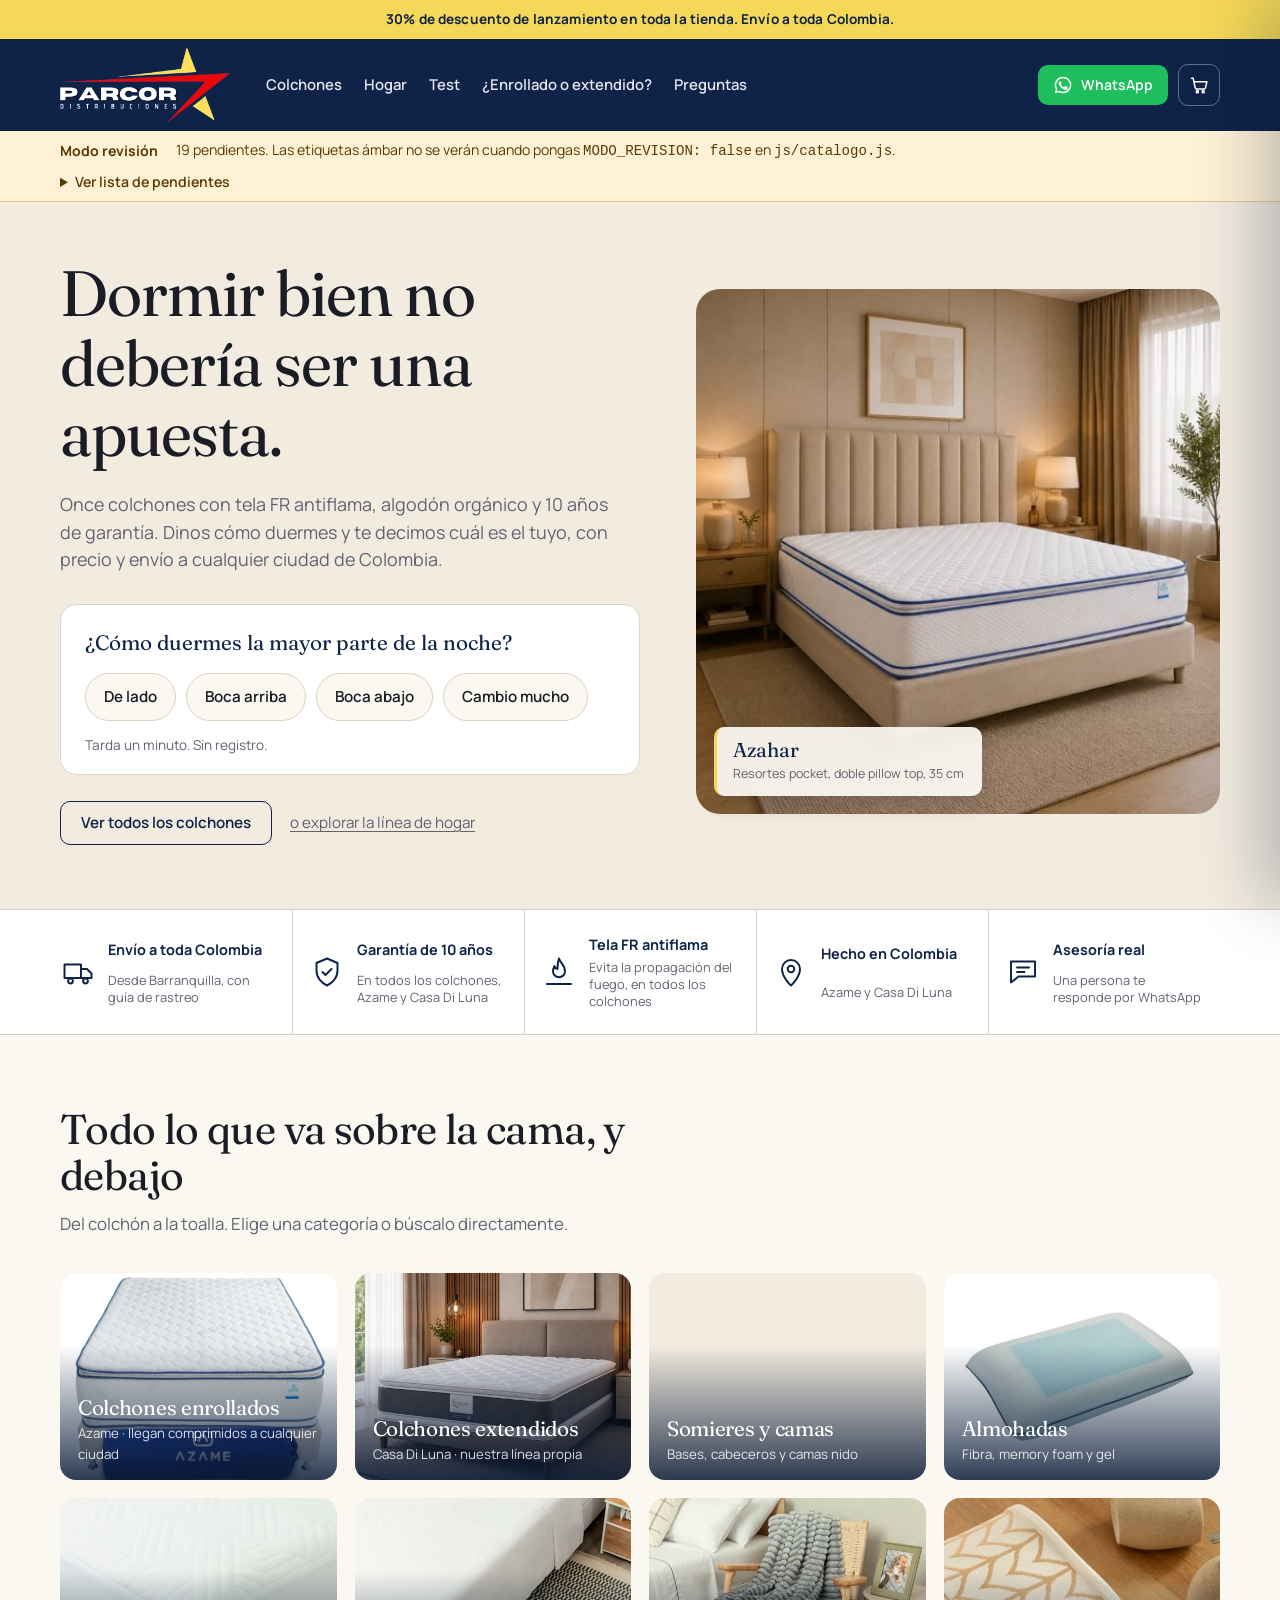
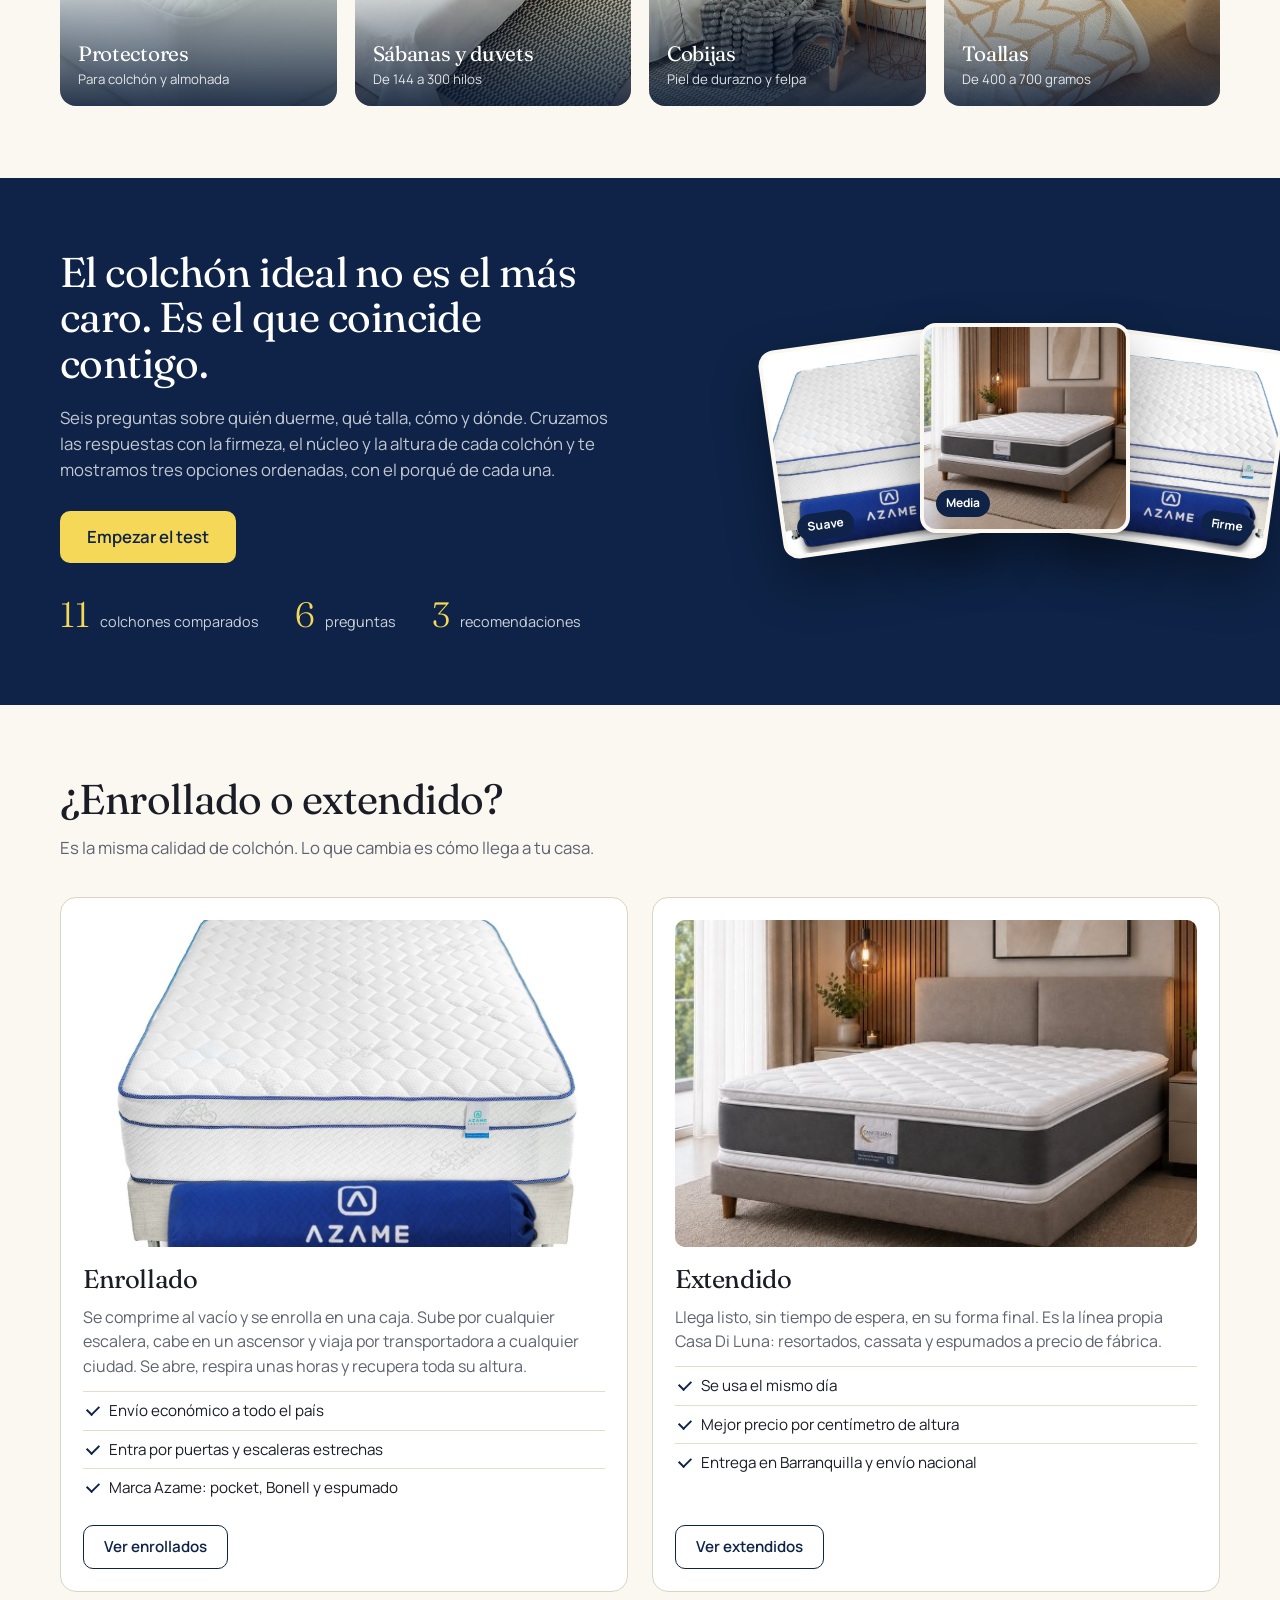
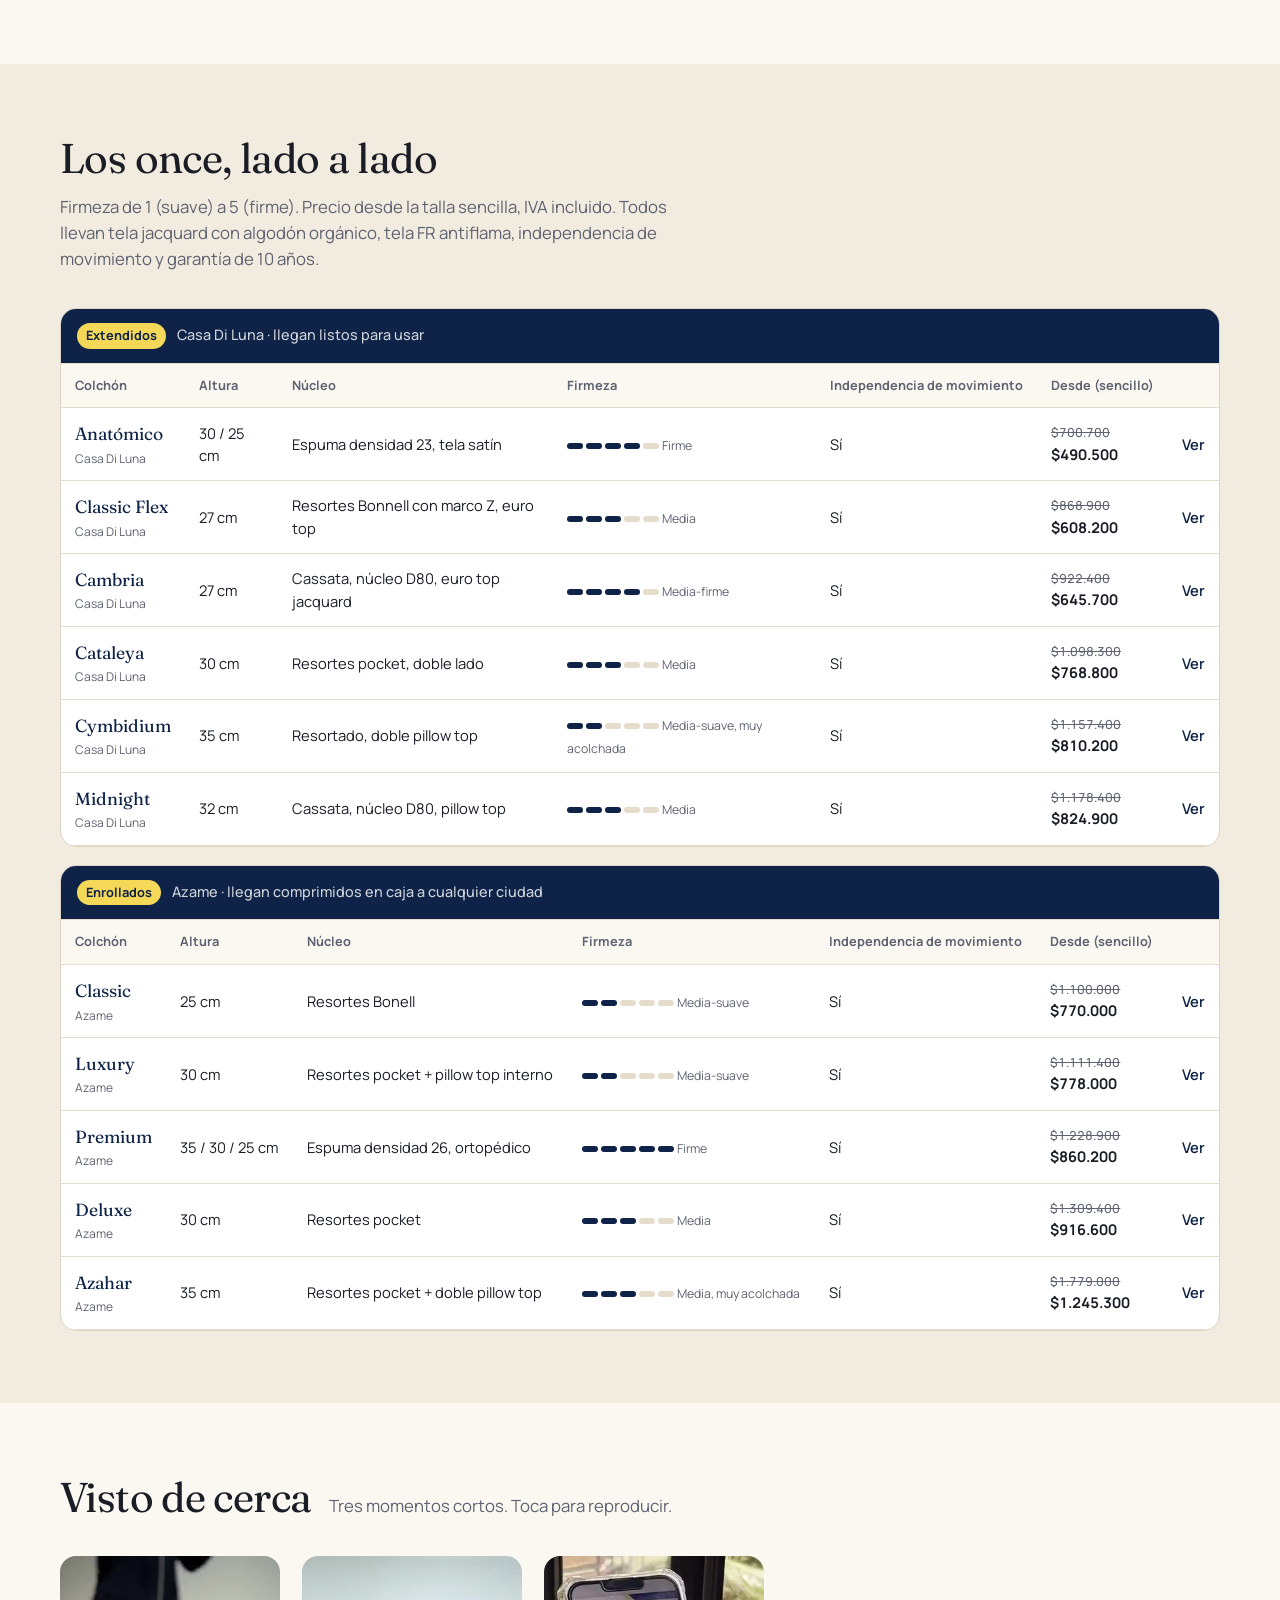
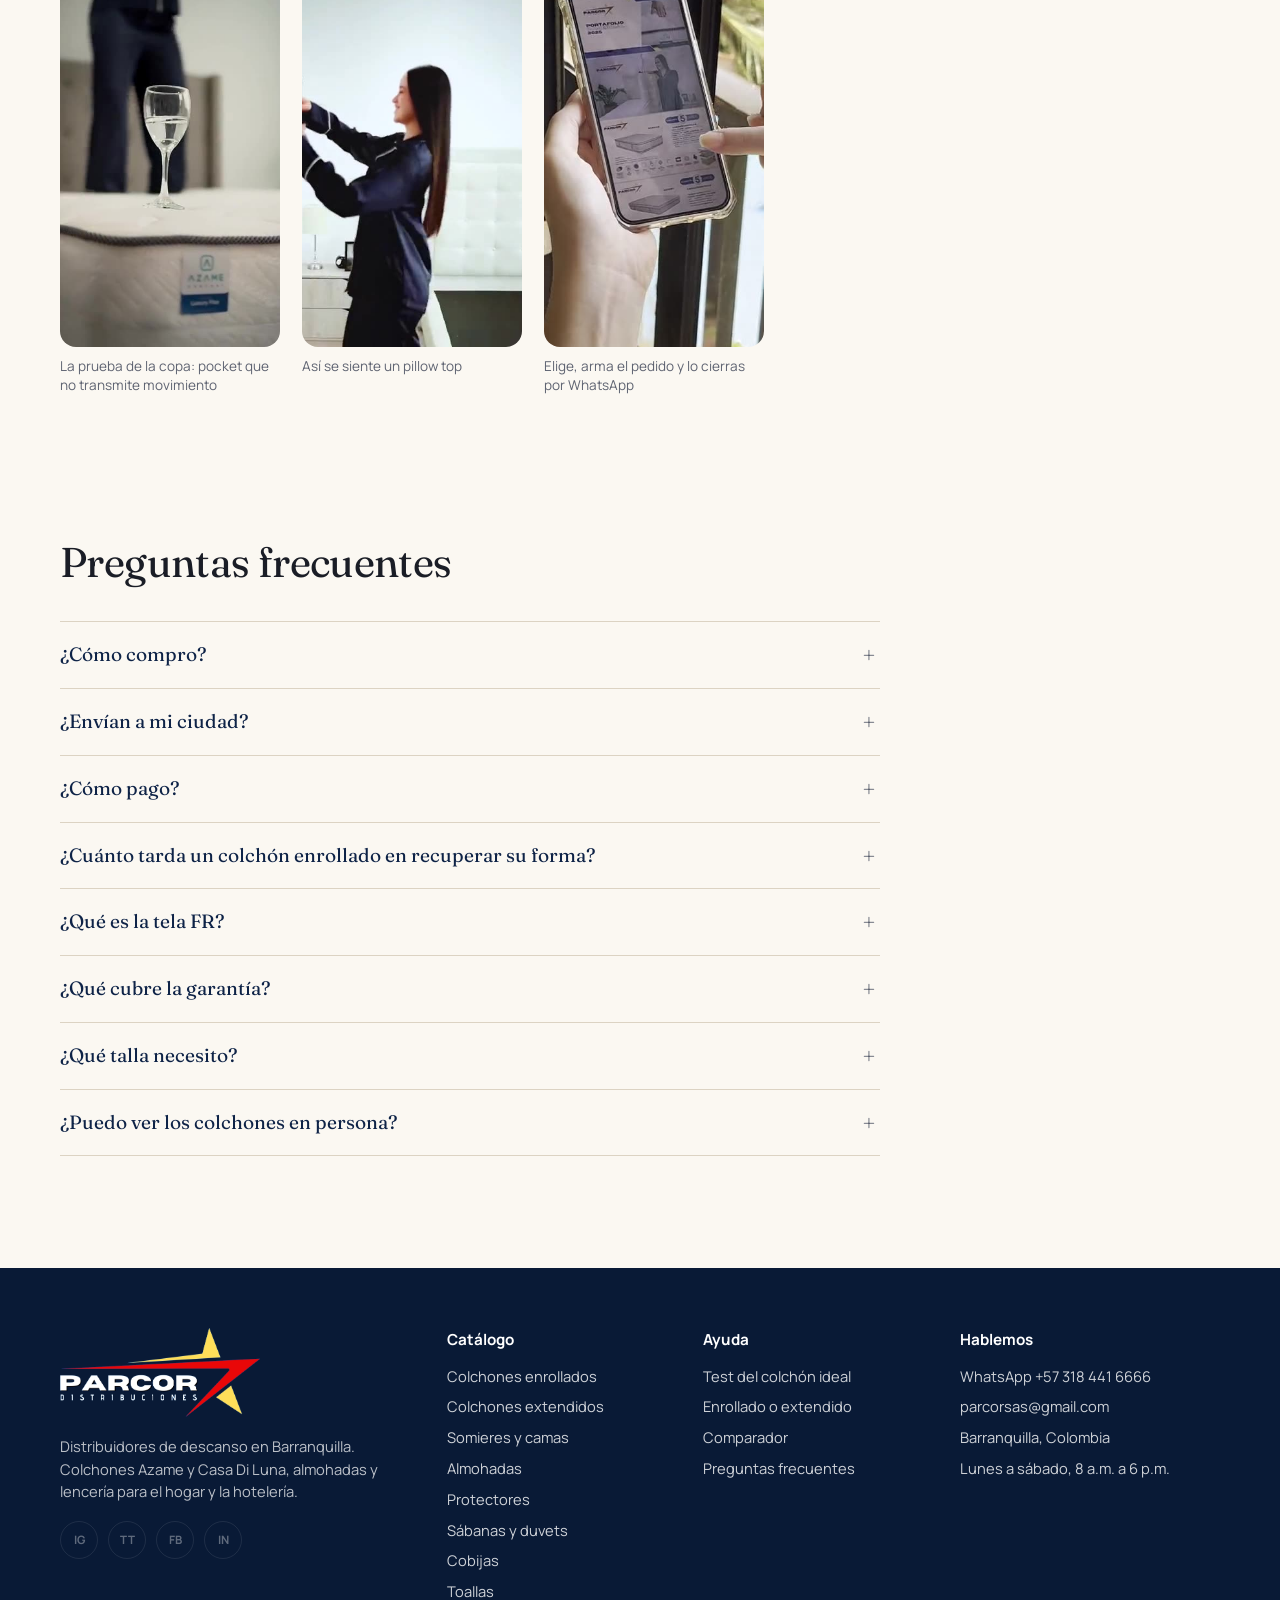
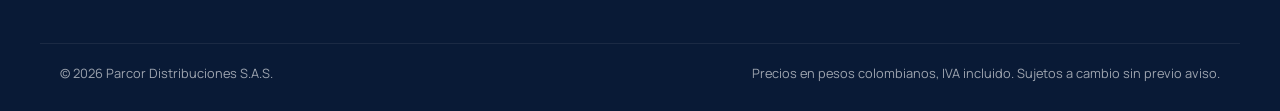
==== commit a275569d: "Add files via upload" ====
--- a/index.html
+++ b/index.html
@@ -62,7 +62,7 @@
       <div class="wrap hero-grid">
         <div class="hero-copy">
           <h1>Dormir bien no debería ser una apuesta.</h1>
-          <p class="hero-lead">Once colchones, una sola pregunta para empezar. Dinos cómo duermes y te decimos cuál es el tuyo, con precio y envío a cualquier ciudad de Colombia.</p>
+          <p class="hero-lead">Once colchones con tela FR antiflama, algodón orgánico y 10 años de garantía. Dinos cómo duermes y te decimos cuál es el tuyo, con precio y envío a cualquier ciudad de Colombia.</p>
           <div class="hero-question" role="group" aria-labelledby="hq-label">
             <p id="hq-label" class="hq-label">¿Cómo duermes la mayor parte de la noche?</p>
             <div class="chips">
@@ -91,8 +91,8 @@
     <section class="trust" aria-label="Por qué comprar en Parcor">
       <div class="wrap trust-row">
         <div><svg viewBox="0 0 24 24" aria-hidden="true"><path d="M3 7h11v9H3zM14 10h4l3 3v3h-7z"/><circle cx="7" cy="18" r="1.6"/><circle cx="17" cy="18" r="1.6"/></svg><strong>Envío a toda Colombia</strong><span>Desde Barranquilla, con guía de rastreo</span></div>
-        <div><svg viewBox="0 0 24 24" aria-hidden="true"><path d="M12 3l7 3v5c0 5-3.5 8.5-7 10-3.5-1.5-7-5-7-10V6z"/><path d="M9 12l2 2 4-4"/></svg><strong>Garantía de 10 años</strong><span>En todos los colchones</span></div>
-        <div><svg viewBox="0 0 24 24" aria-hidden="true"><path d="M12 3c1 3 4 4.5 4 8.5A4 4 0 0 1 8 11.5c0-1.5.5-2.5 1-3.5.5 1.5 1.5 2 2 2 0-2.5 0-4.5 1-7z"/><path d="M4 20h16"/></svg><strong>Tela antiflama</strong><span>Certificada, en cada colchón</span></div>
+        <div><svg viewBox="0 0 24 24" aria-hidden="true"><path d="M12 3l7 3v5c0 5-3.5 8.5-7 10-3.5-1.5-7-5-7-10V6z"/><path d="M9 12l2 2 4-4"/></svg><strong>Garantía de 10 años</strong><span>En todos los colchones, Azame y Casa Di Luna</span></div>
+        <div><svg viewBox="0 0 24 24" aria-hidden="true"><path d="M12 3c1 3 4 4.5 4 8.5A4 4 0 0 1 8 11.5c0-1.5.5-2.5 1-3.5.5 1.5 1.5 2 2 2 0-2.5 0-4.5 1-7z"/><path d="M4 20h16"/></svg><strong>Tela FR antiflama</strong><span>Evita la propagación del fuego, en todos los colchones</span></div>
         <div><svg viewBox="0 0 24 24" aria-hidden="true"><path d="M12 21s-6-5.5-6-11a6 6 0 0 1 12 0c0 5.5-6 11-6 11z"/><circle cx="12" cy="10" r="2.2"/></svg><strong>Hecho en Colombia</strong><span>Azame y Casa Di Luna</span></div>
         <div><svg viewBox="0 0 24 24" aria-hidden="true"><path d="M4 5h16v10H9l-5 4z"/><path d="M8 9h8M8 12h5"/></svg><strong>Asesoría real</strong><span>Una persona te responde por WhatsApp</span></div>
       </div>
@@ -169,7 +169,7 @@
       <div class="wrap">
         <div class="section-head">
           <h2>Los once, lado a lado</h2>
-          <p>Firmeza de 1 (suave) a 5 (firme). Precio desde la talla sencilla, IVA incluido.</p>
+          <p>Firmeza de 1 (suave) a 5 (firme). Precio desde la talla sencilla, IVA incluido. Todos llevan tela jacquard con algodón orgánico, tela FR antiflama, independencia de movimiento y garantía de 10 años.</p>
         </div>
         <div class="table-scroll">
           <table class="compare" id="compare-table"></table>
@@ -206,6 +206,7 @@
           <details><summary>¿Envían a mi ciudad?</summary><p>Sí, a toda Colombia. Los colchones enrollados viajan por transportadora en caja; los extendidos y los somieres van en vehículo o carga. El valor del envío depende de la ciudad y te lo confirmamos antes de pagar.</p></details>
           <details><summary>¿Cómo pago?</summary><p id="faq-pagos"></p></details>
           <details><summary>¿Cuánto tarda un colchón enrollado en recuperar su forma?</summary><p>Al abrir la caja y retirar el plástico, el colchón se expande en minutos y alcanza su altura completa entre 24 y 48 horas. Puedes dormir en él la primera noche.</p></details>
+          <details><summary>¿Qué es la tela FR?</summary><p>FR significa <em>flame retardant</em>: una tela tratada para que no propague el fuego. Todos nuestros colchones la llevan como capa exterior, junto con el jacquard de algodón orgánico que no transfiere calor. Es la misma norma que exigen hoteles y clínicas.</p></details>
           <details><summary>¿Qué cubre la garantía?</summary><p>Todos los colchones tienen garantía de 10 años contra defectos de fabricación: hundimientos mayores a 2,5 cm sin uso indebido, resortes rotos o costuras abiertas. No cubre manchas ni daños por humedad, por eso recomendamos un protector.</p></details>
           <details><summary>¿Qué talla necesito?</summary><p>Sencillo 100×190 (una persona), Semidoble 120×190 (una persona con espacio), Doble 140×190 (pareja), Queen 160×190 (pareja con espacio) y King 200×200 (pareja con niños o mascotas). Mide tu base o somier antes de elegir.</p></details>
           <details><summary>¿Puedo ver los colchones en persona?</summary><p>Somos una tienda en línea. Por eso te damos todas las fichas técnicas, fotos reales, el test y asesoría directa por WhatsApp con alguien que conoce cada colchón.</p></details>
--- a/css/styles.css
+++ b/css/styles.css
@@ -266,6 +266,10 @@
 .specs div{background:var(--sand);border-radius:var(--r-sm);padding:12px 14px}
 .specs small{display:block;font-size:.75rem;color:var(--muted);margin-bottom:2px}
 .specs b{font-size:.98rem}
+.feats{list-style:none;margin:0 0 6px;padding:0;display:flex;flex-wrap:wrap;gap:8px}
+.feats li{font-size:.8rem;font-weight:600;color:var(--navy);background:var(--white);border:1px solid var(--line);border-radius:var(--r-pill);padding:6px 12px 6px 28px;position:relative}
+.feats li::before{content:"";position:absolute;left:11px;top:11px;width:9px;height:5px;border-left:2px solid var(--navy);border-bottom:2px solid var(--navy);transform:rotate(-45deg)}
+.entrega-note{background:var(--sand);border-radius:var(--r-sm);padding:10px 14px;font-size:.88rem;color:var(--navy);margin:14px 0 4px}
 .opt{margin:18px 0}
 .opt-label{font-weight:700;font-size:.9rem;margin-bottom:8px;display:flex;justify-content:space-between}
 .opt-label span{font-weight:500;color:var(--muted)}
